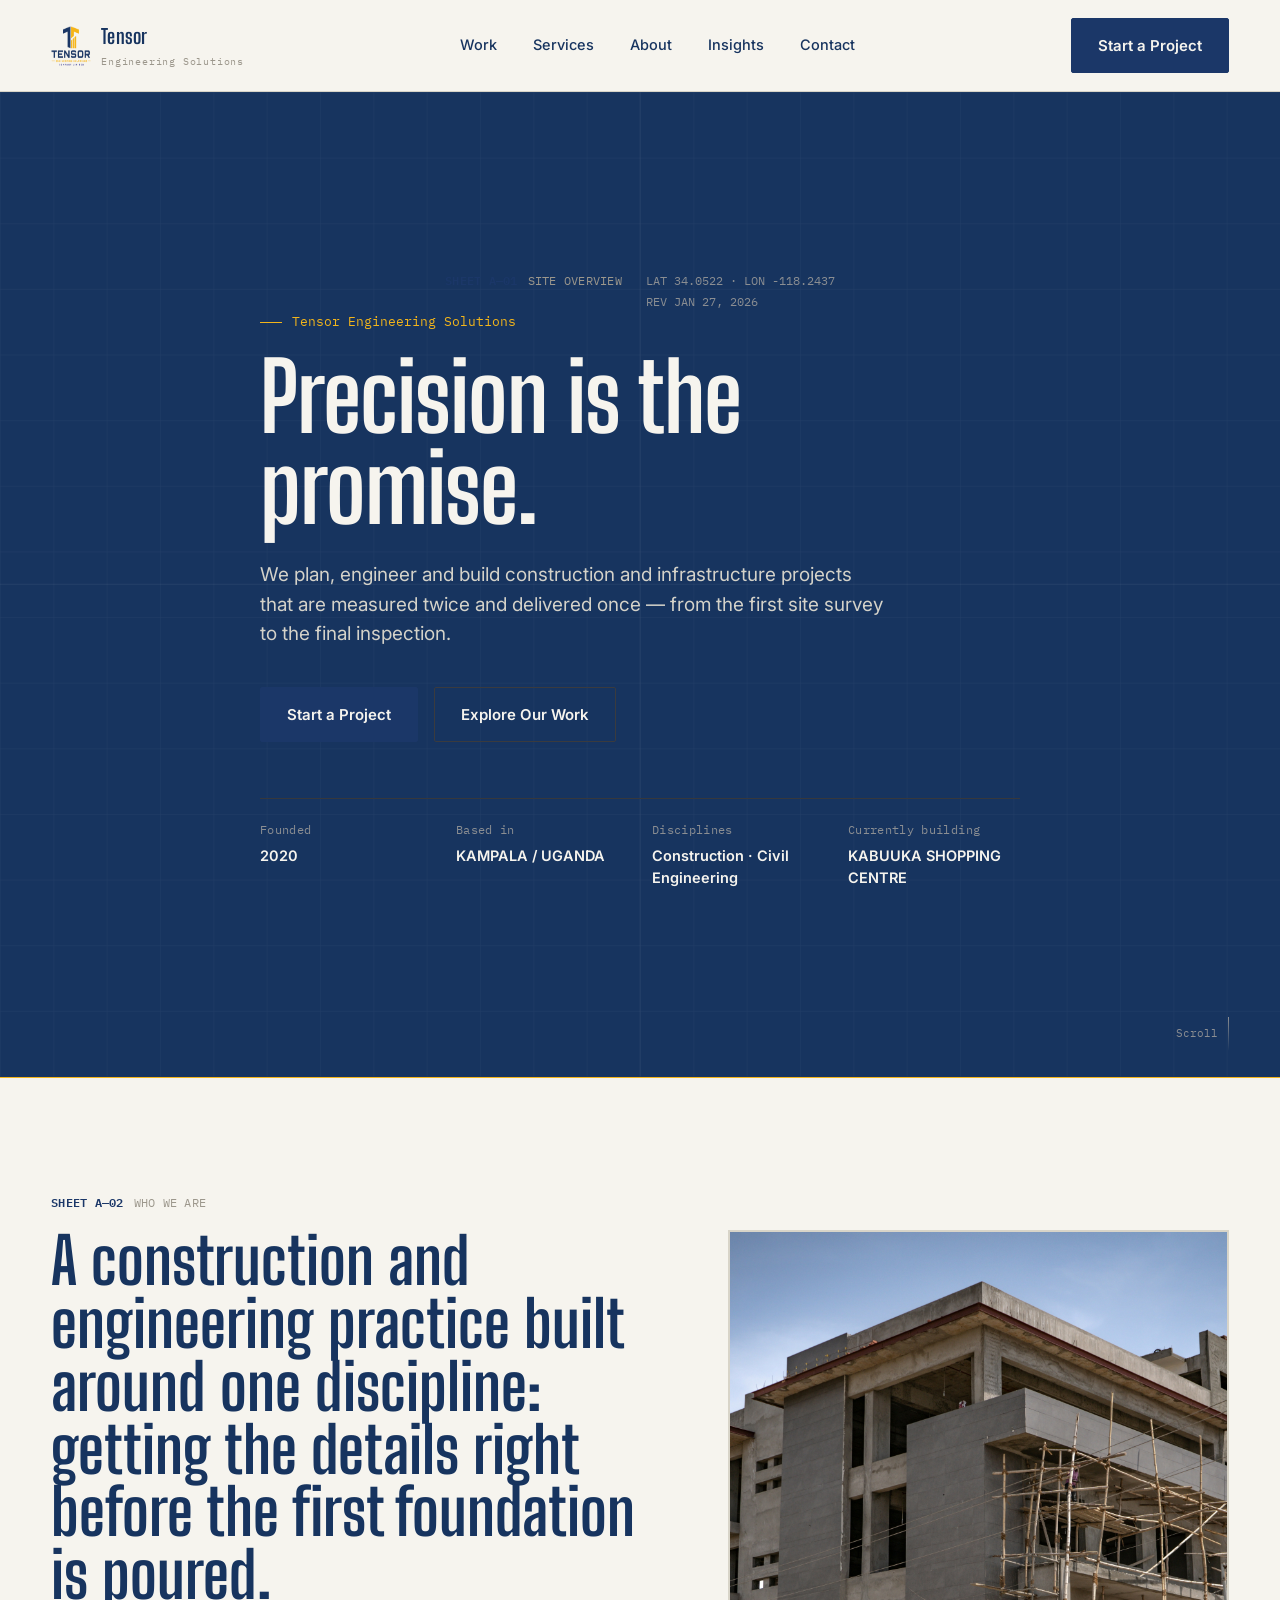
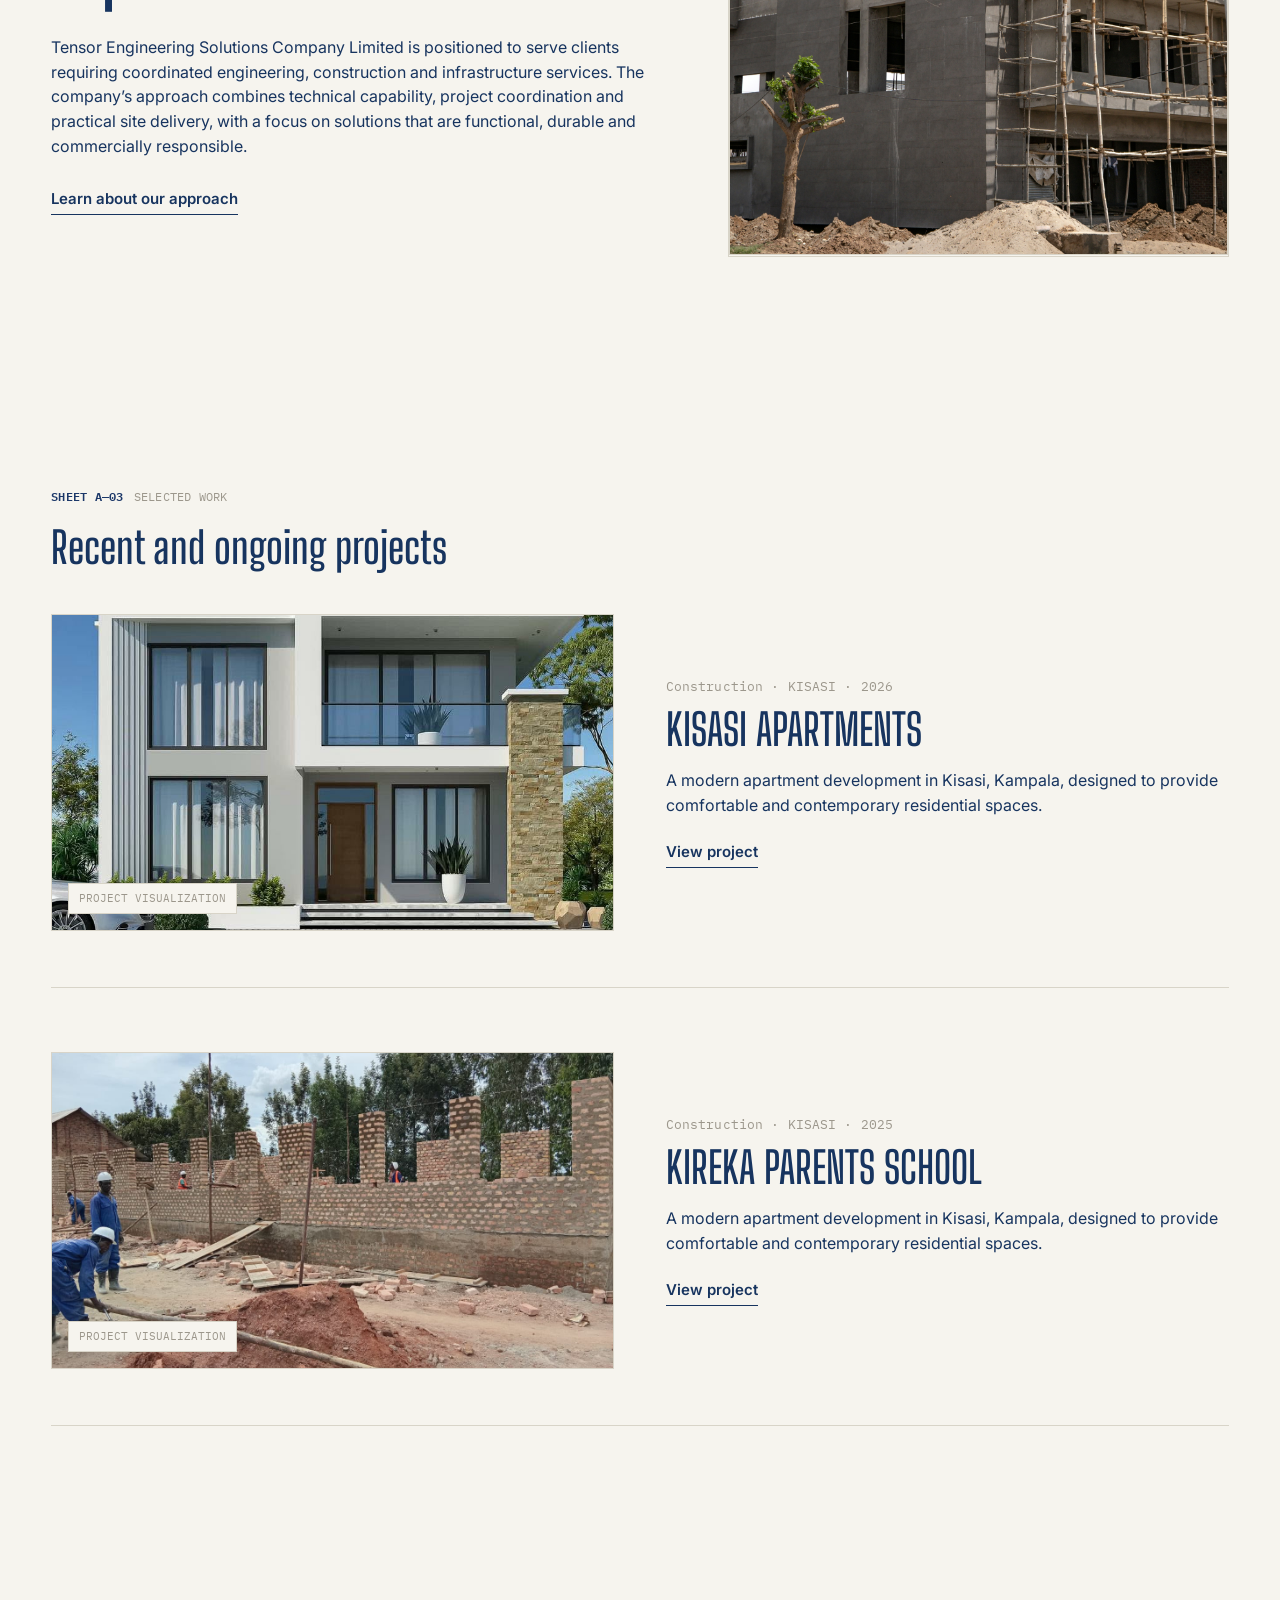
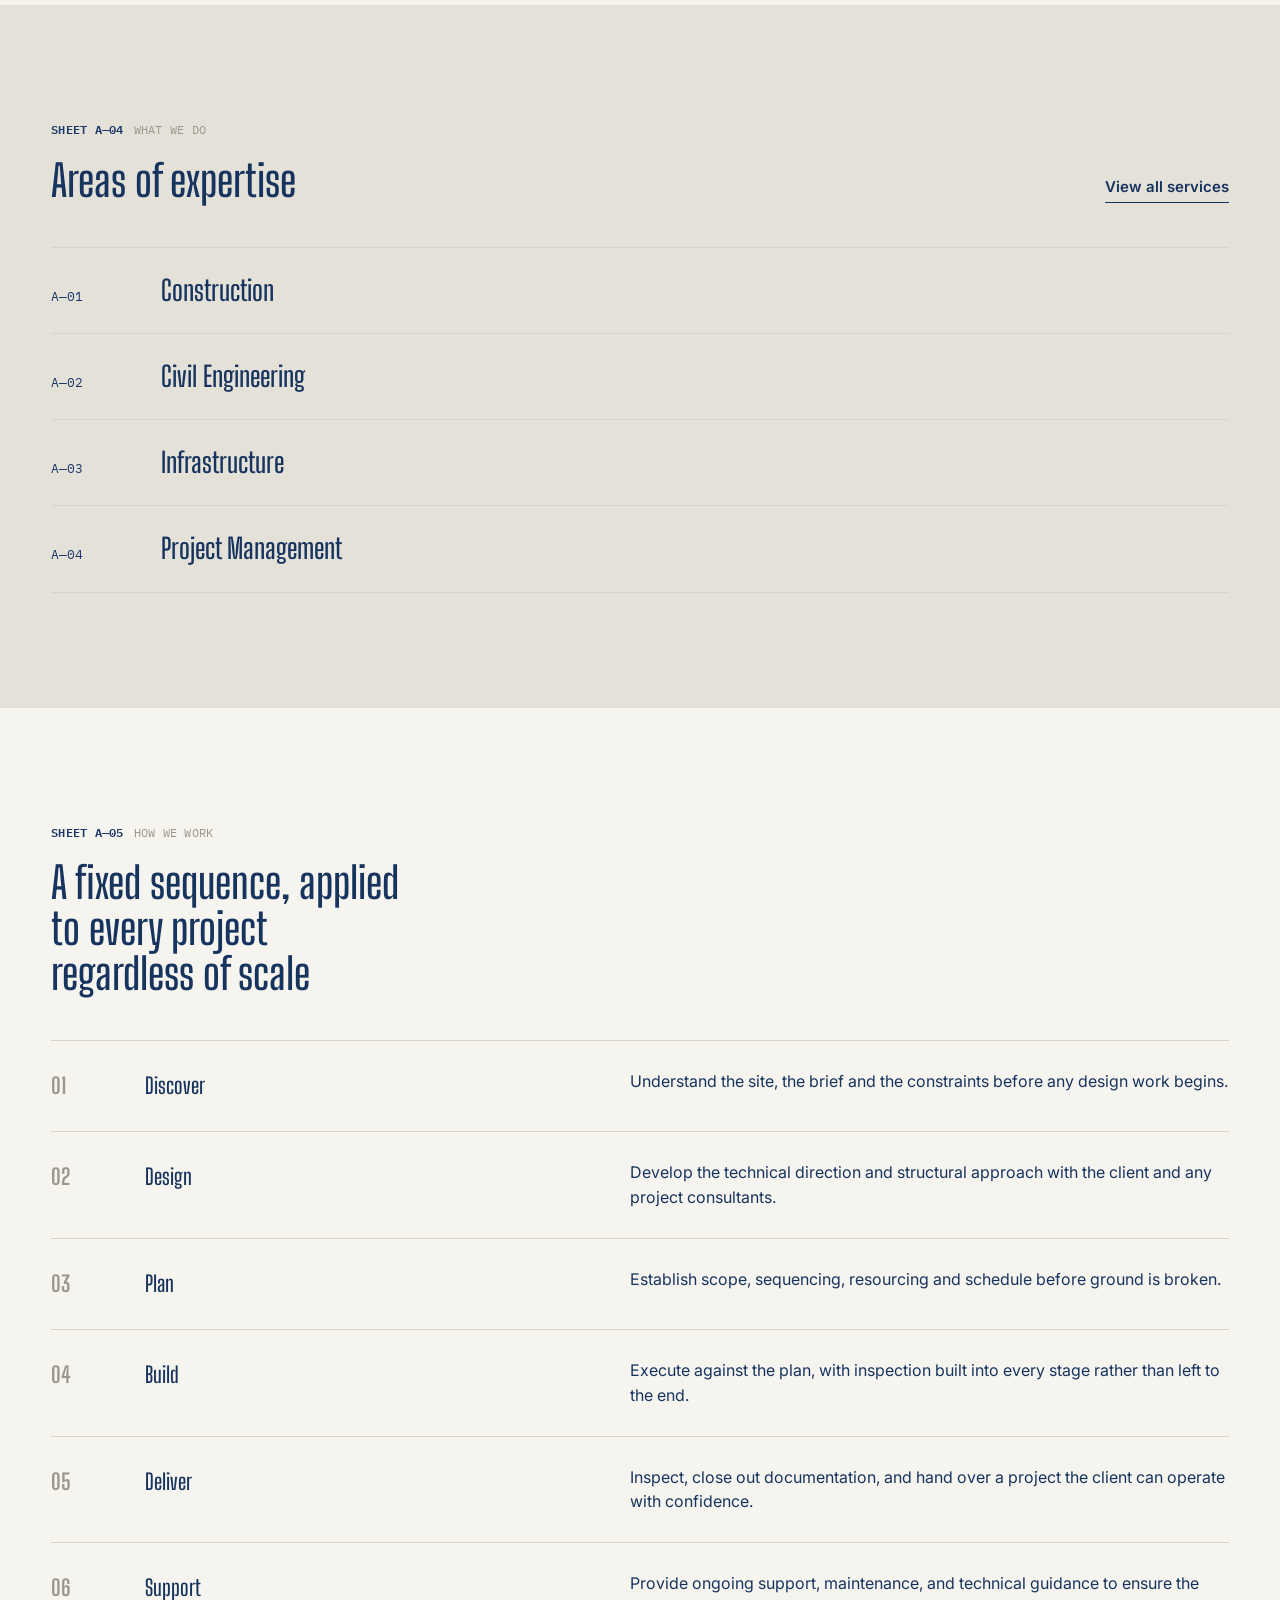
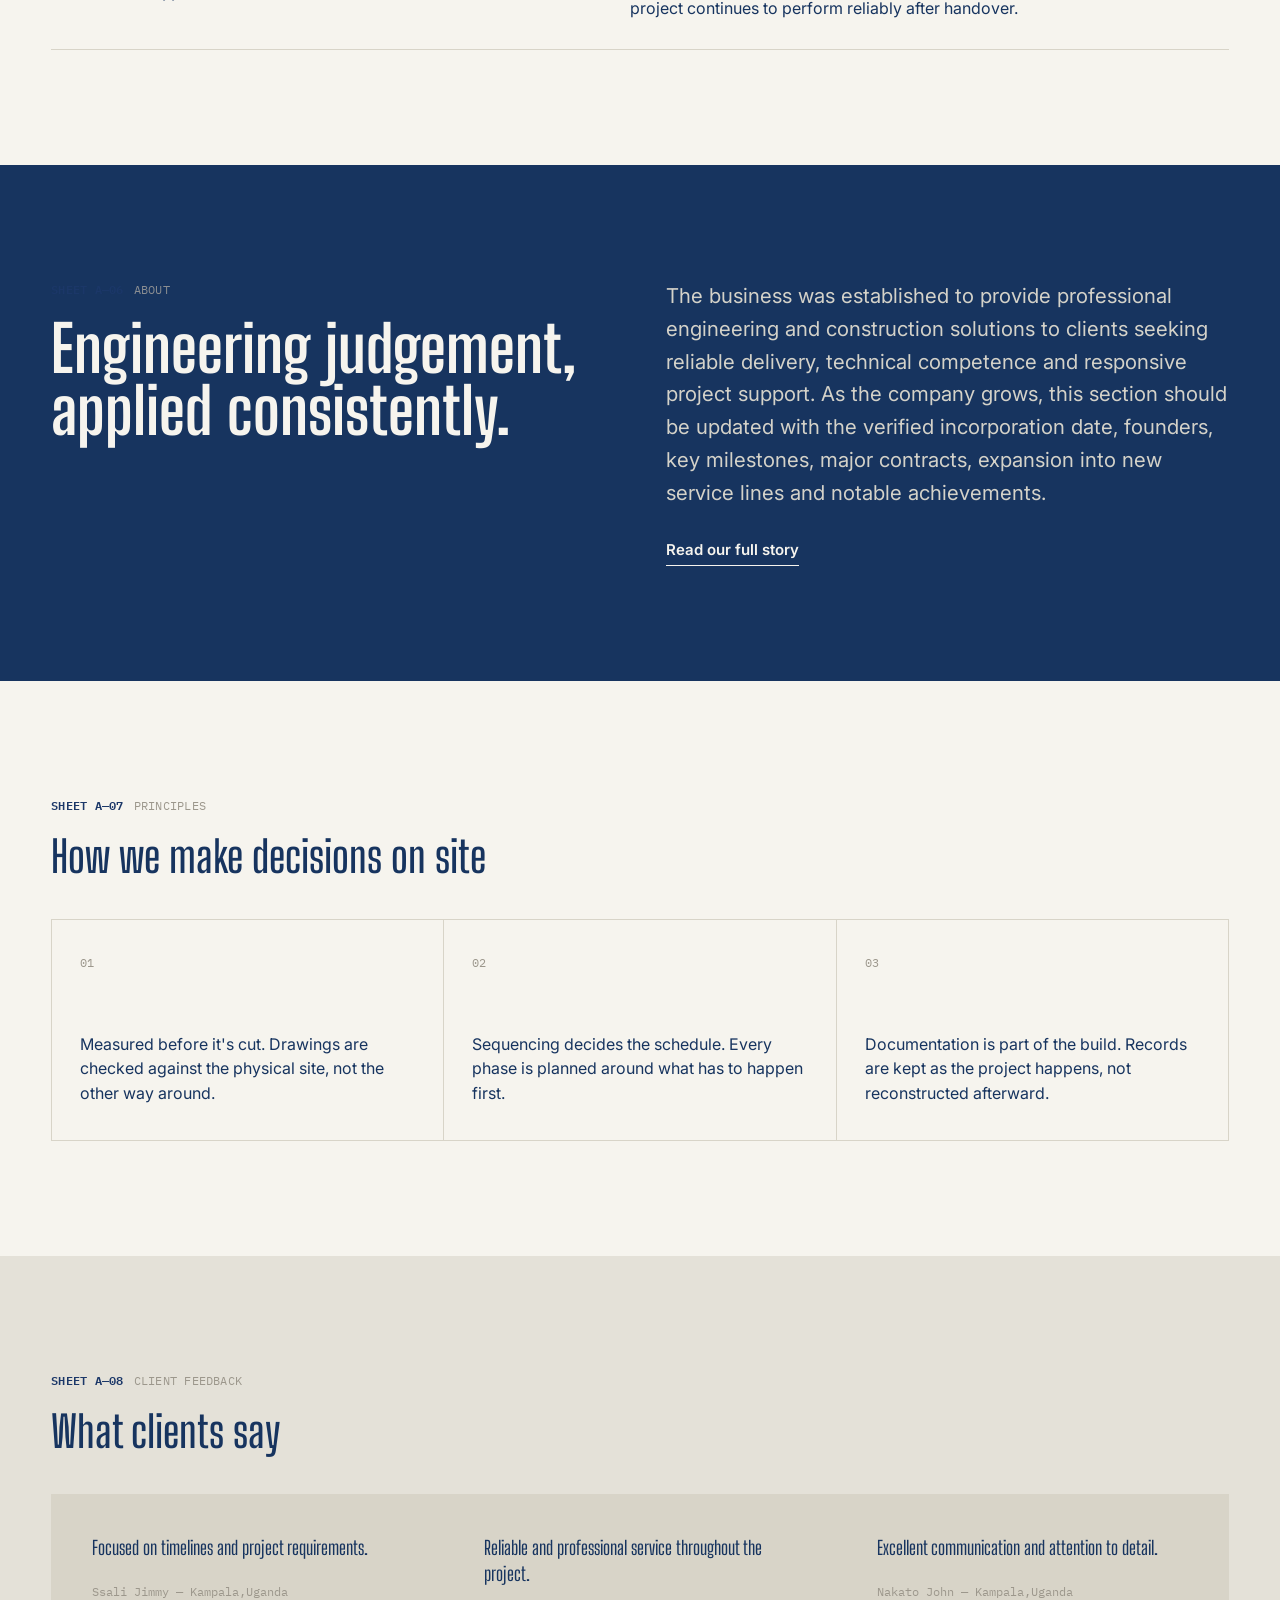
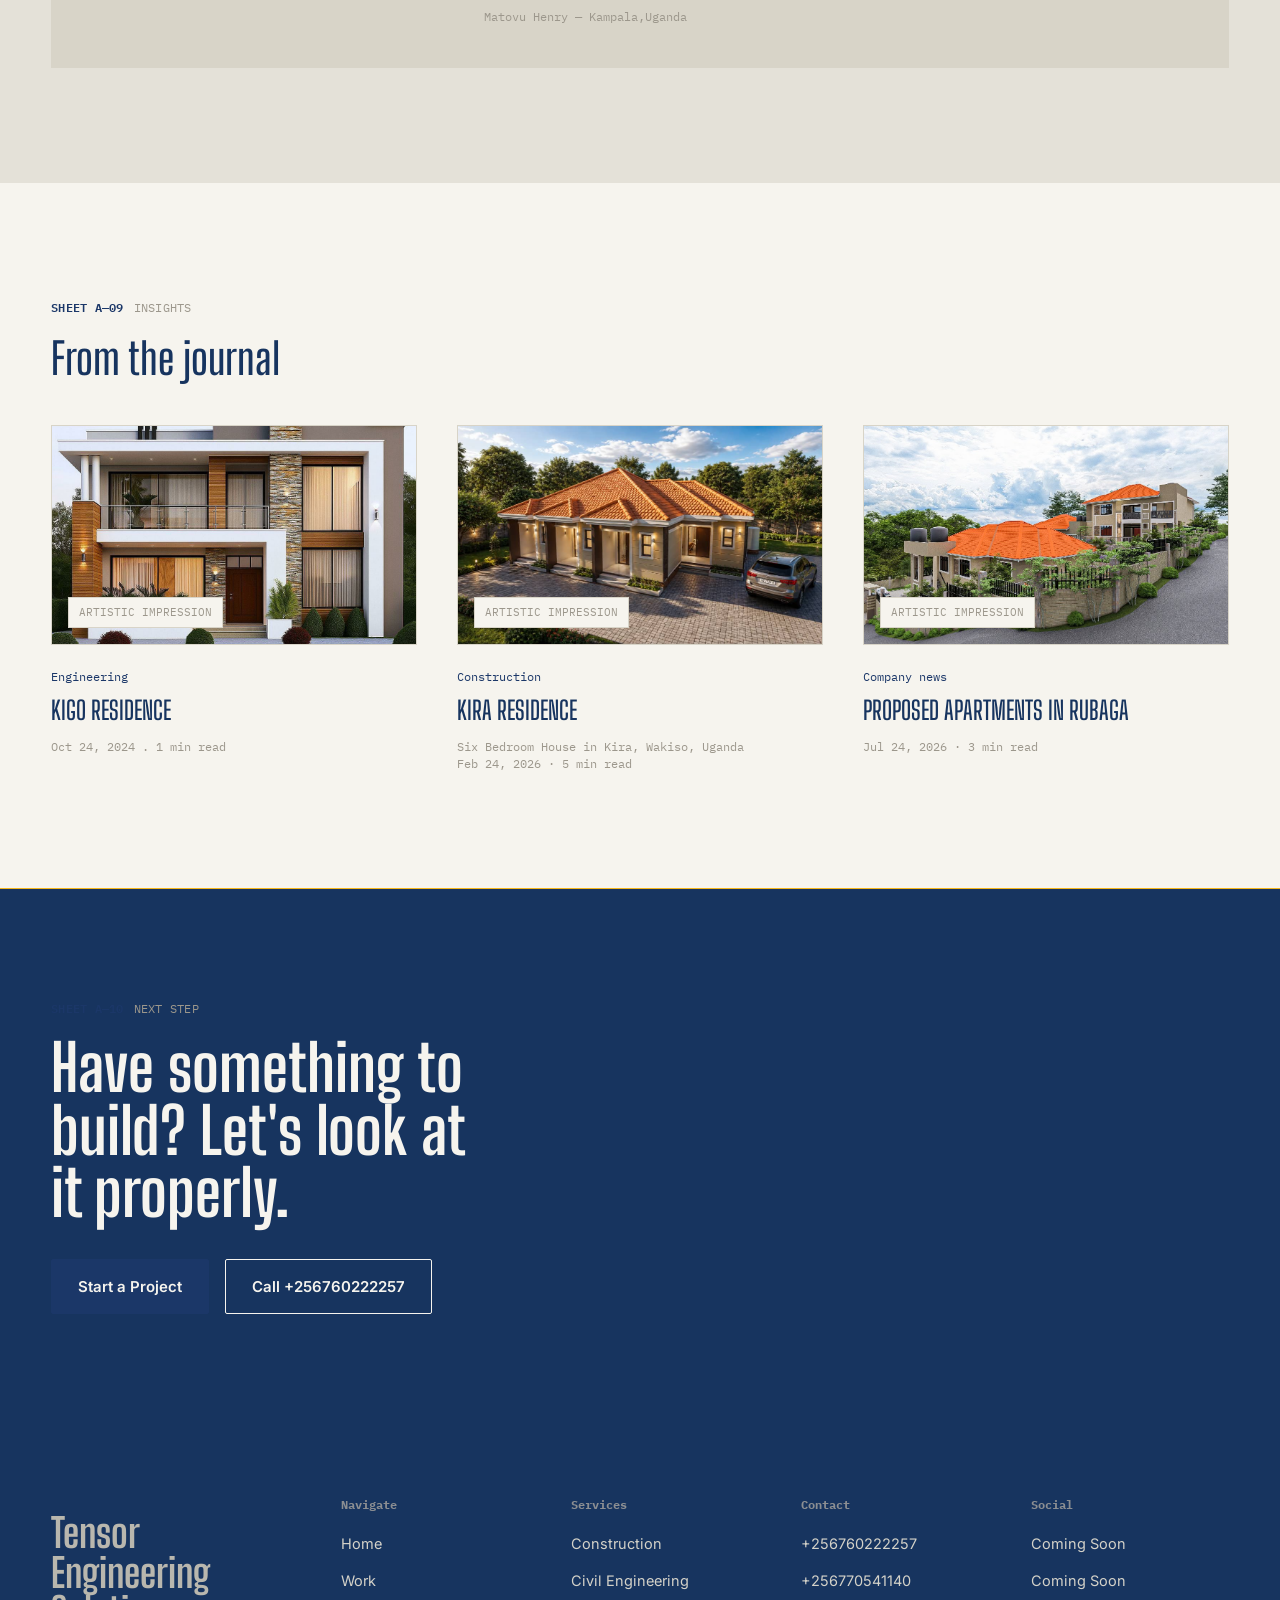
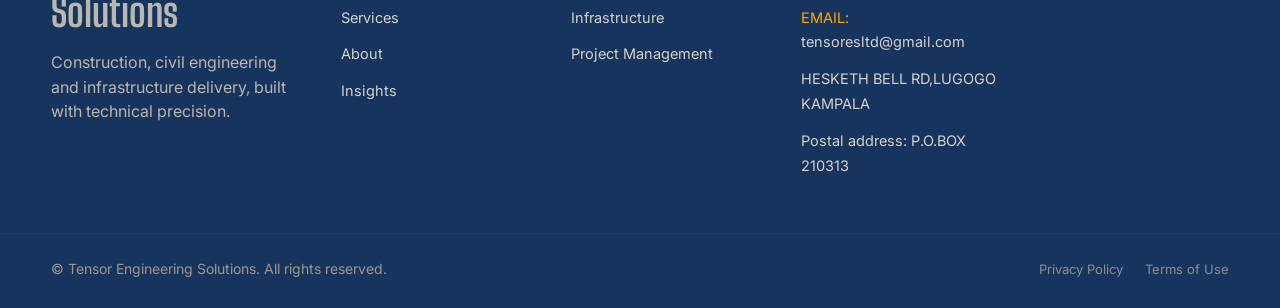
==== index.html @ 3248e87f "Update index.html" ====
<!DOCTYPE html>
<html lang="en">
<head>
<meta charset="UTF-8">
<meta name="viewport" content="width=device-width, initial-scale=1.0">
<title>Tensor Engineering Solutions — Construction &amp; Civil Engineering</title>
<meta name="description" content="Tensor Engineering Solutions delivers construction, civil engineering and infrastructure projects with technical precision, from first survey to handover.">
<meta property="og:title" content="Tensor Engineering Solutions">
<meta property="og:description" content="Construction, civil engineering and infrastructure, built with technical precision.">
<meta property="og:type" content="website">
<meta property="og:site_name" content="Tensor Engineering Solutions">
<!-- Replace with the live domain before deploy -->
<link rel="canonical" href="https://www.tensorengineeringug.com">
<link rel="icon" href="logo.png" type="image/png">
<link rel="preconnect" href="https://fonts.googleapis.com">
<link rel="preconnect" href="https://fonts.gstatic.com" crossorigin>
<link href="https://fonts.googleapis.com/css2?family=Big+Shoulders+Display:wght@600;700;800&family=IBM+Plex+Mono:wght@400;500&family=Inter:wght@400;500;600;700&display=swap" rel="stylesheet">
<link rel="stylesheet" href="style.css">
</head>
<body data-page="home">
<a class="skip-link" href="#main">Skip to content</a>

<header class="site-header" data-site-header>
  <div class="container nav-bar">
    <a href="index.html" class="brand" aria-label="Tensor Engineering Solutions — home">
      <img src="logo.png" alt="Tensor Engineering Solutions logo" width="40" height="40"  >
      <span>Tensor<br><small>Engineering Solutions</small></span>
    </a>

    <nav class="nav-links" aria-label="Primary">
      <a href="projects.html" data-nav-link="projects">Work</a>
      <a href="services.html" data-nav-link="services">Services</a>
      <a href="about.html" data-nav-link="about">About</a>
      <a href="#insights" data-nav-link="insights">Insights</a>
      <a href="contact.html" data-nav-link="contact">Contact</a>
    </nav>

    <div class="nav-right">
      <a href="contact.html#start-a-project" class="btn btn-primary nav-cta">Start a Project</a>
      <button class="menu-toggle" data-menu-toggle aria-expanded="false" aria-controls="mobile-panel" aria-label="Open menu">
        <span></span><span></span><span></span>
      </button>
    </div>
  </div>
</header>

<div class="mobile-panel" id="mobile-panel" data-mobile-panel>
  <div class="container nav-bar">
    <span class="brand"><span>Tensor<br><small>Engineering Solutions</small></span></span>
    <button class="menu-toggle" data-menu-close aria-label="Close menu" aria-expanded="true">
      <span style="transform:translateY(7px) rotate(45deg)"></span>
      <span style="opacity:0"></span>
      <span style="transform:translateY(-7px) rotate(-45deg)"></span>
    </button>
  </div>
  <div class="container mobile-panel-links">
    <a href="#work"><span>01</span>Work</a>
    <a href="services.html"><span>02</span>Services</a>
    <a href="about.html"><span>03</span>About</a>
    <a href="insights.html"><span>04</span>Insights</a>
    <a href="contact.html"><span>05</span>Contact</a>
  </div>
  <div class="container mobile-panel-cta">
    <a href="contact.html#start-a-project" class="btn btn-primary">Start a Project</a>
    <a href="tel:+256770541140" class="btn-line">256770541140</a>
  </div>
</div>

<main id="main">

  <!-- ============ HERO ============ -->
  <section class="hero" data-hero-reveal>
    <div class="blueprint-grid" aria-hidden="true">
      <svg preserveAspectRatio="none" viewBox="0 0 1440 900">
        <defs>
          <pattern id="grid" width="60" height="60" patternUnits="userSpaceOnUse">
            <path d="M60 0H0V60" fill="none" stroke="#FFFFFF" stroke-opacity="0.05" stroke-width="1"/>
          </pattern>
        </defs>
        <rect width="1440" height="900" fill="url(#grid)"/>
        <line x1="0" y1="450" x2="1440" y2="450" stroke="#FFFFFF" stroke-opacity="0.06"/>
        <line x1="720" y1="0" x2="720" y2="900" stroke="#FFFFFF" stroke-opacity="0.06"/>
      </svg>
    </div>

    <div class="container hero-top">
      <div class="sheet-tag"><b>SHEET A—01</b><span>SITE OVERVIEW</span></div>
      <div class="hero-coord">
          LAT 34.0522 · LON -118.2437<br>
          REV JAN 27, 2026
      </div>
    </div>

    <div class="container hero-body">
      <p class="hero-kicker">Tensor Engineering Solutions</p>
      <h1 class="display-1">Precision is the promise.</h1>
      <p class="hero-sub">We plan, engineer and build construction and infrastructure projects that are measured twice and delivered once — from the first site survey to the final inspection.</p>
      <div class="hero-actions">
        <a href="contact.html#start-a-project" class="btn btn-primary">Start a Project</a>
        <a href="projects.html" class="btn btn-ghost" style="border-color:#3A3B3F;color:#F6F4EE">Explore Our Work</a>
      </div>
      <dl class="hero-meta">
        <div><dt>Founded</dt><dd>2020</dd></div>
        <div><dt>Based in</dt><dd>KAMPALA / UGANDA</dd></div>
        <div><dt>Disciplines</dt><dd>Construction · Civil Engineering</dd></div>
        <div><dt>Currently building</dt><dd>KABUUKA SHOPPING CENTRE</dd></div>
      </dl>
    </div>
    <div class="scroll-cue"><span>Scroll</span><span class="stem"></span></div>
  </section>

  <!-- ============ POSITIONING ============ -->
  <section class="container">
    <div class="sheet-tag"><b>SHEET A—02</b><span>WHO WE ARE</span></div>
    <div class="positioning-grid">
      <div class="stack-lg">
        <h2 class="display-2">A construction and engineering practice built around one discipline: getting the details right before the first foundation is poured.</h2>
        <p class="body-text">Tensor Engineering Solutions Company Limited is positioned to serve clients requiring coordinated engineering, construction and infrastructure services. The company’s approach combines technical capability, project coordination and practical site delivery, with a focus on solutions that are functional, durable and commercially responsible.</p>
        <a href="about.html" class="btn-line">Learn about our approach</a>
      </div>
      <figure>
        <div class="media-block ratio-4-5">
          <img src="unfinished building.jpg" alt="Architectural rendering of a completed residential project">
          
        </div>
      </figure>
    </div>
  </section>

  <!-- ============ FEATURED WORK ============ -->
  <section class="container" id="work">
    <div class="section-head">
      <div>
        <div class="sheet-tag"><b>SHEET A—03</b><span>SELECTED WORK</span></div>
        <h2 class="h2">Recent and ongoing projects</h2>
      </div>
      <a href="projects.html" class="btn-line" style="display: none;">View all projects</a>
    </div>

    <div class="featured-project">
      <div class="media-block ratio-16-9">
        <img src="15.jpeg" alt="Architectural rendering of a residential development">
        <span class="tag">PROJECT VISUALIZATION</span>
      </div>
      <div>
        <p class="mono muted">Construction · KISASI · 2026</p>
        <h3 class="h2" style="margin-top:10px;">KISASI APARTMENTS</h3>
        <p class="body-text" style="margin-top:16px;">A modern apartment development in Kisasi, Kampala, designed to provide comfortable and contemporary residential spaces.</p>
        <a href="projects.html" class="btn-line" style="margin-top:22px;">View project</a>
      </div>
    </div>

    <div class="featured-project">
      <div class="media-block ratio-16-9">
        <img src="building.jpeg" alt="Architectural rendering of a residential development">
        <span class="tag">PROJECT VISUALIZATION</span>
      </div>
      <div>
        <p class="mono muted">Construction · KISASI · 2025</p>
        <h3 class="h2" style="margin-top:10px;">KIREKA PARENTS SCHOOL</h3>
        <p class="body-text" style="margin-top:16px;">A modern apartment development in Kisasi, Kampala, designed to provide comfortable and contemporary residential spaces.</p>
        <a href="projects.html" class="btn-line" style="margin-top:22px;">View project</a>
      </div>
    </div>

    
      
  </section>

  <!-- ============ SERVICES TEASER ============ -->
  <section class="section-panel">
    <div class="container">
      <div class="section-head">
        <div>
          <div class="sheet-tag"><b>SHEET A—04</b><span>WHAT WE DO</span></div>
          <h2 class="h2">Areas of expertise</h2>
        </div>
        <a href="services.html" class="btn-line">View all services</a>
      </div>

      <div class="sheet-index">
        <div class="sheet-item"><div style="display:grid;grid-template-columns:90px 1fr auto;gap:20px;padding-block:26px;align-items:baseline;">
          <span class="code">A—01</span><span class="title h3">Construction</span></div></div>
        <div class="sheet-item"><div style="display:grid;grid-template-columns:90px 1fr auto;gap:20px;padding-block:26px;align-items:baseline;">
          <span class="code">A—02</span><span class="title h3">Civil Engineering</span></div></div>
        <div class="sheet-item"><div style="display:grid;grid-template-columns:90px 1fr auto;gap:20px;padding-block:26px;align-items:baseline;">
          <span class="code">A—03</span><span class="title h3">Infrastructure</span></div></div>
        <div class="sheet-item"><div style="display:grid;grid-template-columns:90px 1fr auto;gap:20px;padding-block:26px;align-items:baseline;">
          <span class="code">A—04</span><span class="title h3">Project Management</span></div></div>
      </div>
    </div>
  </section>

  <!-- ============ PROCESS ============ -->
  <section class="container">
    <div class="sheet-tag"><b>SHEET A—05</b><span>HOW WE WORK</span></div>
    <h2 class="h2" style="max-width:20ch;">A fixed sequence, applied to every project regardless of scale</h2>
    <div class="process-list" style="margin-top:44px;">
      <div class="process-step">
        <span class="num">01</span><span class="label">Discover</span>
        <p class="body-text">Understand the site, the brief and the constraints before any design work begins.</p>
      </div>
      <div class="process-step">
        <span class="num">02</span><span class="label">Design</span>
        <p class="body-text">Develop the technical direction and structural approach with the client and any project consultants.</p>
      </div>
      <div class="process-step">
        <span class="num">03</span><span class="label">Plan</span>
        <p class="body-text">Establish scope, sequencing, resourcing and schedule before ground is broken.</p>
      </div>
      <div class="process-step">
        <span class="num">04</span><span class="label">Build</span>
        <p class="body-text">Execute against the plan, with inspection built into every stage rather than left to the end.</p>
      </div>
      <div class="process-step">
        <span class="num">05</span><span class="label">Deliver</span>
        <p class="body-text">Inspect, close out documentation, and hand over a project the client can operate with confidence.</p>
      </div>
      <div class="process-step">
        <span class="num">06</span><span class="label">Support</span>
        <p class="body-text">Provide ongoing support, maintenance, and technical guidance to ensure the project continues to perform reliably after handover.</p>
      </div>
    </div>
  </section>

  <!-- ============ ABOUT TEASER ============ -->
  <section class="section-ink">
    <div class="container two-col">
      <div>
        <div class="sheet-tag"><b>SHEET A—06</b><span>ABOUT</span></div>
        <h2 class="display-2">Engineering judgement, applied consistently.</h2>
      </div>
      <div class="stack-lg">
        <p class="lede" style="color:#D4D2C9;">The business was established to provide professional engineering and construction solutions to clients seeking reliable delivery, technical competence and responsive project support. As the company grows, this section should be updated with the verified incorporation date, founders, key milestones, major contracts, expansion into new service lines and notable achievements.</p>
        <a href="about.html" class="btn-line" style="color:#F6F4EE;">Read our full story</a>
      </div>
    </div>
  </section>

  <!-- ============ PRINCIPLES ============ -->
  <section class="container">
    <div class="sheet-tag"><b>SHEET A—07</b><span>PRINCIPLES</span></div>
    <h2 class="h2">How we make decisions on site</h2>
    <div class="principles-grid" style="margin-top:40px;">
      <div class="principle-card">
        <span class="code">01</span>
        <p class="body-text">Measured before it's cut. Drawings are checked against the physical site, not the other way around.</p>
      </div>
      <div class="principle-card">
        <span class="code">02</span>
        <p class="body-text">Sequencing decides the schedule. Every phase is planned around what has to happen first.</p>
      </div>
      <div class="principle-card">
        <span class="code">03</span>
        <p class="body-text">Documentation is part of the build. Records are kept as the project happens, not reconstructed afterward.</p>
      </div>
    </div>
  </section>

  <!-- ============ TESTIMONIALS TEASER ============ -->
  <section class="section-panel">
    <div class="container">
      <div class="sheet-tag"><b>SHEET A—08</b><span>CLIENT FEEDBACK</span></div>
      <h2 class="h2">What clients say</h2>
      <div class="testimonial-grid" style="margin-top:40px;">
        <div class="testimonial-card">
          <q>Focused on timelines and project requirements.</q>
          <div class="who">Ssali Jimmy — Kampala,Uganda</div>
        </div>
        <div class="testimonial-card">
          <q>Reliable and professional service throughout the project.</q>
          <div class="who">Matovu Henry — Kampala,Uganda</div>
        </div>
        <div class="testimonial-card">
          <q>Excellent communication and attention to detail.</q>
          <div class="who">Nakato John — Kampala,Uganda</div>
        </div>
      </div>
    </div>
  </section>

  <!-- ============ INSIGHTS TEASER ============ -->
  <section class="container" id="insights">
    <div class="section-head">
      <div>
        <div class="sheet-tag"><b>SHEET A—09</b><span>INSIGHTS</span></div>
        <h2 class="h2">From the journal</h2>
      </div>
    </div>
    <div class="insight-grid">
      <article class="insight-card">
        <div class="media-block ratio-16-9">
          <img src="13.jpeg" alt="Architectural rendering of a residential home">
          <span class="tag">ARTISTIC IMPRESSION</span>
        </div>
        <span class="cat">Engineering</span>
        <h3 class="h3">KIGO RESIDENCE </h3>
        <span class="date">Oct 24, 2024 . 1 min read</span>
      </article>
      <article class="insight-card">
        <div class="media-block ratio-16-9">
          <img src="8.jpeg" alt="Architectural rendering of a residential home at dusk">
          <span class="tag">ARTISTIC IMPRESSION</span>
        </div>
        <span class="cat">Construction</span>
        <h3 class="h3">KIRA RESIDENCE</h3>
        <span class="date">Six Bedroom House in Kira, Wakiso, Uganda<br>Feb 24, 2026 · 5 min read </span>
      </article>
      <article class="insight-card">
        <div class="media-block ratio-16-9">
          <img src="3.jpeg" alt="Architectural rendering of a modern residential home">
          <span class="tag">ARTISTIC IMPRESSION</span>
        </div>
        <span class="cat">Company news</span>
        <h3 class="h3">PROPOSED APARTMENTS IN RUBAGA</h3>
        <span class="date">Jul 24, 2026 · 3 min read</span>
      </article>
    </div>
  </section>

  <!-- ============ FINAL CTA ============ -->
  <section class="cta-band">
    <div class="container">
      <div class="sheet-tag"><b>SHEET A—10</b><span>NEXT STEP</span></div>
      <h2 class="display-2">Have something to build? Let's look at it properly.</h2>
      <div class="cta-actions">
        <a href="contact.html#start-a-project" class="btn btn-primary">Start a Project</a>
        <a href="tel:+256760222257" class="btn btn-ghost">Call +256760222257</a>
      </div>
    </div>
  </section>

</main>

<div id="site-footer"></div>

<script src="main.js"></script>
</body>
</html>
---- style.css ----
/* ============================================================
   TENSOR ENGINEERING SOLUTIONS — DESIGN SYSTEM
   Structural device: every section carries a "sheet tag", the way a
   drawing set carries a sheet number and title. Grid ticks and
   coordinate marks reference the blueprint/technical-drawing world
   this brand is built from.
   ============================================================ */

:root{
  /* ---- Color tokens ---- */
  --ink: #17345F;         /* Tensor navy */
  --ink-soft: #254878;
  --paper: #F6F4EE;       /* warm white */
  --paper-dim: #EDEAE1;
  --concrete: #9C978C;    /* mid gray */
  --concrete-light: #E4E1D8;
  --line: #D8D4C8;        /* hairline on paper */
  --line-dark: #37383C;   /* hairline on ink */
  --accent: #1B3768;      /* logo navy */
  --accent-strong: #16294480;
  --accent-soft: #E8EEF7;
  --accent-on-ink: #F3B51B;
  --accent-gold: #F3B51B;
  --ok: #2E5C3E;
  --err: #7A2E2E;

  --fg: var(--ink);
  --bg: var(--paper);

  /* ---- Type ---- */
  --f-display: "Big Shoulders Display", "Arial Narrow", sans-serif;
  --f-body: "Inter", -apple-system, BlinkMacSystemFont, "Segoe UI", sans-serif;
  --f-mono: "IBM Plex Mono", "SFMono-Regular", Consolas, monospace;

  /* ---- Scale ---- */
  --container: 1360px;
  --gutter: clamp(20px, 4vw, 56px);
  --radius: 2px;

  color-scheme: light;
}

@media (prefers-color-scheme: dark){
  :root:not([data-theme="light"]){
    --fg: var(--paper);
    --bg: var(--ink);
    --line: var(--line-dark);
    --concrete-light: #232427;
    --accent-soft: #1C2A36;
  }
}
:root[data-theme="dark"]{
  --fg: var(--paper);
  --bg: var(--ink);
  --line: var(--line-dark);
  --concrete-light: #232427;
  --accent-soft: #1C2A36;
}

*,*::before,*::after{ box-sizing: border-box; }
html{ scroll-behavior: smooth; }
@media (prefers-reduced-motion: reduce){
  html{ scroll-behavior: auto; }
  *,*::before,*::after{ animation-duration: 0.001ms !important; animation-iteration-count: 1 !important; transition-duration: 0.001ms !important; scroll-behavior: auto !important; }
}

body{
  margin:0;
  background: var(--bg);
  color: var(--fg);
  font-family: var(--f-body);
  font-size: 16px;
  line-height: 1.55;
  -webkit-font-smoothing: antialiased;
}

img{ max-width:100%; display:block; }
a{ color:inherit; text-decoration:none; }
button{ font-family:inherit; }
ul{ margin:0; padding:0; list-style:none; }
h1,h2,h3,h4,p{ margin:0; }

:focus-visible{
  outline: 2px solid var(--accent);
  outline-offset: 3px;
}
:root[data-theme="dark"] :focus-visible{ outline-color:var(--accent-gold); }
@media (prefers-color-scheme: dark){
  :root:not([data-theme="light"]) :focus-visible{ outline-color:var(--accent-gold); }
}

.container{
  max-width: var(--container);
  margin: 0 auto;
  padding-inline: var(--gutter);
}

.visually-hidden{
  position:absolute; width:1px;height:1px; padding:0;margin:-1px;
  overflow:hidden; clip:rect(0,0,0,0); white-space:nowrap; border:0;
}

.skip-link{
  position:absolute; left:12px; top:-60px;
  background:var(--ink); color:var(--paper);
  padding:12px 18px; z-index:1000; font-family:var(--f-body); font-weight:600;
  transition: top .2s ease;
}
.skip-link:focus{ top:12px; }

/* ---- Sheet tag: structural wayfinding label, used at section starts ---- */
.sheet-tag{
  display:flex; align-items:baseline; gap:10px;
  font-family: var(--f-mono);
  font-size: 12px;
  letter-spacing: .02em;
  color: var(--concrete);
  margin-bottom: 18px;
}
.sheet-tag b{ color: var(--accent); font-weight:600; }
:root[data-theme="dark"] .sheet-tag b{ color: var(--accent-on-ink); }
@media (prefers-color-scheme: dark){ :root:not([data-theme="light"]) .sheet-tag b{ color: var(--accent-on-ink); } }

/* ---- Type scale ---- */
.display-1{
  font-family: var(--f-display);
  font-weight: 700;
  letter-spacing: -0.01em;
  line-height: .96;
  font-size: clamp(44px, 7.4vw, 108px);
}
.display-2{
  font-family: var(--f-display);
  font-weight: 700;
  line-height: .98;
  font-size: clamp(34px, 5vw, 64px);
}
.h2{
  font-family: var(--f-display);
  font-weight: 600;
  line-height: 1.04;
  font-size: clamp(28px, 3.4vw, 44px);
}
.h3{
  font-family: var(--f-display);
  font-weight: 600;
  font-size: clamp(20px, 2vw, 26px);
  line-height: 1.15;
}
.lede{
  font-size: clamp(17px, 1.6vw, 21px);
  line-height: 1.6;
  color: var(--fg);
  max-width: 46ch;
}
.body-text{ max-width: 62ch; color: var(--fg); }
.small{ font-size: 14px; }
.mono{ font-family: var(--f-mono); font-size:13px; letter-spacing:.01em; }
.muted{ color: var(--concrete); }

/* ---- Buttons ---- */
.btn{
  display:inline-flex; align-items:center; justify-content:center;
  gap:10px; padding: 15px 26px;
  font-family: var(--f-body); font-weight:600; font-size:15px;
  border:1px solid transparent; border-radius: var(--radius);
  cursor:pointer; transition: background-color .18s ease, color .18s ease, border-color .18s ease, transform .18s ease;
  min-height:48px;
}
.btn-primary{ background: var(--accent); color: var(--paper); border-color: var(--accent); }
.btn-primary:hover{ background: var(--accent-gold); color:var(--ink); border-color: var(--accent-gold); }
:root[data-theme="dark"] .btn-primary{ background: var(--paper); color: var(--ink); border-color: var(--paper); }
@media (prefers-color-scheme: dark){ :root:not([data-theme="light"]) .btn-primary{ background: var(--paper); color: var(--ink); border-color: var(--paper);} }

.btn-ghost{ background:transparent; color: var(--fg); border-color: var(--fg); }
.btn-ghost:hover{ background: var(--fg); color: var(--bg); }

.btn-line{
  display:inline-flex; align-items:center; gap:10px;
  padding-bottom:4px; border-bottom:1px solid currentColor;
  font-weight:600; font-size:15px;
  transition: gap .18s ease, opacity .18s ease;
}
.btn-line:hover{ gap:16px; }

/* ---- Nav ---- */
.site-header{
  position: sticky; top:0; z-index: 500;
  background: color-mix(in srgb, var(--bg) 88%, transparent);
  backdrop-filter: blur(10px);
  border-bottom: 1px solid var(--line);
  transition: background-color .2s ease;
}
.nav-bar{
  display:flex; align-items:center; justify-content:space-between;
  padding-block: 18px;
}
.brand{
  display:flex; align-items:center; gap:10px;
  font-family: var(--f-display); font-weight:700; font-size:20px;
  letter-spacing:.01em;
}
.brand .mark{
  width:30px;height:30px; flex:none;
}
.brand small{
  display:block; font-family:var(--f-mono); font-weight:400; font-size:10px;
  letter-spacing:.08em; color:var(--concrete); margin-top:2px;
}
.nav-links{ display:flex; align-items:center; gap:36px; }
.nav-links a{
  font-size:14.5px; font-weight:500; position:relative; padding-block:4px;
  color: var(--fg);
}
.nav-links a::after{
  content:""; position:absolute; left:0; right:100%; bottom:0; height:1px;
  background: var(--accent); transition: right .22s ease;
}
.nav-links a:hover::after, .nav-links a[aria-current="page"]::after{ right:0; }
:root[data-theme="dark"] .nav-links a::after{ background: var(--accent-on-ink); }
@media (prefers-color-scheme: dark){ :root:not([data-theme="light"]) .nav-links a::after{ background: var(--accent-on-ink);} }
.nav-links a[aria-current="page"]{ color: var(--accent); }
:root[data-theme="dark"] .nav-links a[aria-current="page"]{ color: var(--accent-on-ink); }
@media (prefers-color-scheme: dark){ :root:not([data-theme="light"]) .nav-links a[aria-current="page"]{ color: var(--accent-on-ink);} }

.nav-right{ display:flex; align-items:center; gap:20px; }
.nav-cta{ display:none; }
@media (min-width: 900px){ .nav-cta{ display:inline-flex; } }

.menu-toggle{
  display:flex; flex-direction:column; gap:5px; background:none; border:none;
  cursor:pointer; padding:8px; margin:-8px;
}
.menu-toggle span{ width:22px; height:2px; background:var(--fg); transition: transform .25s ease, opacity .25s ease; }
.menu-toggle[aria-expanded="true"] span:nth-child(1){ transform: translateY(7px) rotate(45deg); }
.menu-toggle[aria-expanded="true"] span:nth-child(2){ opacity:0; }
.menu-toggle[aria-expanded="true"] span:nth-child(3){ transform: translateY(-7px) rotate(-45deg); }
@media (min-width: 900px){ .menu-toggle{ display:none; } }
@media (max-width: 899px){ .nav-links{ display:none; } }

.mobile-panel{
  position: fixed; inset:0; top:0; background: var(--bg); z-index:600;
  padding: 24px var(--gutter) 40px; transform: translateY(-100%);
  transition: transform .3s ease; overflow-y:auto;
}
.mobile-panel.is-open{ transform: translateY(0); }
.mobile-panel .nav-bar{ margin-bottom: 40px; }
.mobile-panel-links a{
  display:flex; align-items:baseline; gap:16px;
  font-family: var(--f-display); font-size: 38px; font-weight:600;
  padding-block:14px; border-bottom:1px solid var(--line);
}
.mobile-panel-links span{ font-family: var(--f-mono); font-size:13px; color:var(--concrete); }
.mobile-panel-cta{ margin-top:32px; display:flex; flex-direction:column; gap:14px; }

/* ---- Sections ---- */
section{ padding-block: clamp(64px, 9vw, 128px); }
.section-ink{ background: var(--ink); color: var(--paper); }
.section-ink .sheet-tag{ color: #8B8E92; }
.section-ink .muted{ color:#9A9C9F; }
.section-panel{ background: var(--concrete-light); }
.section-tight{ padding-block: clamp(40px, 6vw, 72px); }

.hr{ border:none; border-top:1px solid var(--line); }

/* ---- Blueprint grid overlay ---- */
.blueprint-grid{
  position:absolute; inset:0; pointer-events:none; overflow:hidden;
}
.blueprint-grid svg{ width:100%; height:100%; }

/* ---- Hero reveal: one orchestrated entrance, not per-section fades ---- */
.hero-kicker, .hero h1, .hero-sub, .hero-actions, .hero-meta{
  opacity:0; transform: translateY(14px);
  transition: opacity .7s ease, transform .7s ease;
}
.hero.is-ready .hero-kicker{ opacity:1; transform:none; transition-delay: .05s; }
.hero.is-ready h1{ opacity:1; transform:none; transition-delay: .15s; }
.hero.is-ready .hero-sub{ opacity:1; transform:none; transition-delay: .3s; }
.hero.is-ready .hero-actions{ opacity:1; transform:none; transition-delay: .42s; }
.hero.is-ready .hero-meta{ opacity:1; transform:none; transition-delay: .52s; }
@media (prefers-reduced-motion: reduce){
  .hero-kicker, .hero h1, .hero-sub, .hero-actions, .hero-meta{ opacity:1; transform:none; transition:none; }
}

/* ---- Hero ---- */
.hero{
  position:relative; min-height: 92vh; display:flex; flex-direction:column;
  justify-content:flex-end; background: var(--ink); color: var(--paper);
  overflow:hidden; border-bottom:1px solid var(--accent-gold);
}
.hero-top{
  position:relative; z-index:2; padding-top: 64px;
  display:flex; justify-content:space-between; gap:24px; flex-wrap:wrap;
}
.hero-coord{ font-family:var(--f-mono); font-size:12px; color:#8B8E92; line-height:1.7; }
.hero-body{ position:relative; z-index:2; padding-bottom: 56px; }
.hero-kicker{
  font-family: var(--f-mono); font-size:13px; color: var(--accent-gold);
  margin-bottom:20px; display:flex; align-items:center; gap:10px;
}
.hero-kicker::before{ content:""; width:22px; height:1px; background:var(--accent-gold); }
.hero h1{ max-width: 16ch; }
.hero-sub{
  margin-top: 26px; max-width: 52ch; font-size: clamp(16px,1.6vw,19px);
  color:#D4D2C9;
}
.hero-actions{ display:flex; gap:16px; flex-wrap:wrap; margin-top:38px; }
.hero-meta{
  margin-top:56px; display:grid; grid-template-columns: repeat(auto-fit, minmax(150px,1fr));
  gap:24px; border-top:1px solid var(--line-dark); padding-top:22px; max-width:760px;
}
.hero-meta dt{ font-family:var(--f-mono); font-size:11.5px; color:#8B8E92; letter-spacing:.03em; }
.hero-meta dd{ margin:6px 0 0; font-weight:600; font-size:14.5px; }
.scroll-cue{
  position:absolute; right: var(--gutter); bottom: 26px; z-index:2;
  display:flex; align-items:center; gap:10px; font-family:var(--f-mono); font-size:11px; color:#8B8E92;
}
.scroll-cue .stem{ width:1px; height:34px; background: linear-gradient(#8B8E92, transparent); }

/* ---- Page hero (interior pages) ---- */
.page-hero{
  background: var(--ink); color: var(--paper); position:relative; overflow:hidden;
  padding-block: clamp(72px, 10vw, 120px) 56px;
  border-bottom:1px solid var(--accent-gold);
}
.page-hero .sheet-tag{ color:#8B8E92; }
.page-hero h1{ max-width: 20ch; }
.page-hero .lede{ color:#D4D2C9; margin-top:18px; }

/* ---- Positioning ---- */
.positioning-grid{
  display:grid; grid-template-columns: 1.1fr .9fr; gap: clamp(30px,5vw,90px);
  align-items:start;
}
@media (max-width: 860px){ .positioning-grid{ grid-template-columns:1fr; } }
.positioning-grid figure{
  margin:0; border:1px solid var(--line); aspect-ratio: 4/5; position:relative; overflow:hidden;
}

/* ---- Project and editorial imagery ---- */
.media-block{
  position:relative; width:100%; min-height:220px;
  background:
    repeating-linear-gradient(135deg, var(--concrete-light) 0 2px, transparent 2px 14px),
    var(--paper-dim);
  border:1px solid var(--line);
  display:flex; align-items:flex-end; padding:16px;
  overflow:hidden;
}
:root[data-theme="dark"] .media-block{ background: repeating-linear-gradient(135deg, #26272B 0 2px, transparent 2px 14px), #1D1E21; }
@media (prefers-color-scheme: dark){ :root:not([data-theme="light"]) .media-block{ background: repeating-linear-gradient(135deg, #26272B 0 2px, transparent 2px 14px), #1D1E21; } }
.media-block > img{ position:absolute; inset:0; width:100%; height:100%; object-fit:cover; }
.media-block .tag{
  position:relative; z-index:1;
  font-family:var(--f-mono); font-size:11px; color:var(--concrete);
  background: var(--bg); border:1px solid var(--line); padding:6px 10px;
}
.media-block.ratio-16-9{ aspect-ratio:16/9; }
.media-block.ratio-4-5{ aspect-ratio:4/5; }
.media-block.ratio-1-1{ aspect-ratio:1/1; }

/* ---- Featured / project index ---- */
.filter-row{
  display:flex; gap:10px; flex-wrap:wrap; margin-bottom: 40px;
}
.filter-btn{
  font-family:var(--f-mono); font-size:12.5px; padding:9px 16px;
  border:1px solid var(--line); background:transparent; color:var(--fg);
  cursor:pointer; transition: background-color .18s ease, border-color .18s ease, color .18s ease;
}
.filter-btn:hover{ border-color: var(--accent); }
.filter-btn[aria-pressed="true"]{ background: var(--ink); color: var(--paper); border-color: var(--ink); }
:root[data-theme="dark"] .filter-btn[aria-pressed="true"]{ background:var(--paper); color:var(--ink); border-color:var(--paper); }
@media (prefers-color-scheme: dark){ :root:not([data-theme="light"]) .filter-btn[aria-pressed="true"]{ background:var(--paper); color:var(--ink); border-color:var(--paper);} }

.project-list{ display:flex; flex-direction:column; }
.project-row{
  border-top:1px solid var(--line); padding-block: 30px;
  display:grid; grid-template-columns: 64px 1.3fr 1fr auto; gap:24px; align-items:center;
  cursor:pointer; background:none; border-left:none; border-right:none; border-bottom:none;
  width:100%; text-align:left; color:inherit;
}
.project-list .project-row:last-child{ border-bottom:1px solid var(--line); }
.project-row .idx{ font-family:var(--f-mono); font-size:13px; color:var(--concrete); }
.project-row .name{ font-family:var(--f-display); font-weight:600; font-size: clamp(21px,2.4vw,32px); }
.project-row .meta{ font-family:var(--f-mono); font-size:12.5px; color:var(--concrete); }
.project-row .go{ font-size:13px; font-weight:600; display:flex; align-items:center; gap:8px; white-space:nowrap; }
.project-row .go .stroke{ width:0; height:1px; background:currentColor; transition:width .22s ease; }
.project-row:hover .go .stroke{ width:22px; }
.project-row:hover{ background: var(--accent-soft); }
@media (max-width: 720px){
  .project-row{ grid-template-columns: 40px 1fr; row-gap:8px; }
  .project-row .meta, .project-row .go{ grid-column: 2; }
}

.project-detail{
  display:none; border-top:1px solid var(--line); padding-block:36px;
}
.project-detail.is-open{ display:block; }
.project-detail-grid{ display:grid; grid-template-columns: 1fr 1fr; gap: clamp(24px,4vw,60px); }
@media (max-width: 860px){ .project-detail-grid{ grid-template-columns:1fr; } }
.detail-facts{ display:grid; grid-template-columns: repeat(2,1fr); gap:18px 20px; margin-top:22px; }
.detail-facts dt{ font-family:var(--f-mono); font-size:11px; color:var(--concrete); }
.detail-facts dd{ margin:5px 0 0; font-weight:600; }

.featured-project{
  display:grid; grid-template-columns: 1fr 1fr; gap:clamp(24px,4vw,60px); align-items:center;
  margin-bottom: 64px; padding-bottom:56px; border-bottom:1px solid var(--line);
}
@media (max-width: 860px){ .featured-project{ grid-template-columns:1fr; } }

/* ---- Services / sheet index ---- */
.sheet-index{ border-top:1px solid var(--line); }
.sheet-item{ border-bottom:1px solid var(--line); }
.sheet-item summary{
  list-style:none; cursor:pointer; display:grid;
  grid-template-columns: 90px 1fr auto; align-items:baseline; gap:20px;
  padding-block: 26px;
}
.sheet-item summary::-webkit-details-marker{ display:none; }
.sheet-item .code{ font-family:var(--f-mono); font-size:13px; color:var(--accent); }
:root[data-theme="dark"] .sheet-item .code{ color:var(--accent-on-ink); }
@media (prefers-color-scheme: dark){ :root:not([data-theme="light"]) .sheet-item .code{ color:var(--accent-on-ink);} }
.sheet-item .title{ font-family:var(--f-display); font-weight:600; font-size: clamp(20px,2.2vw,28px); }
.sheet-item .plus{ font-family:var(--f-mono); font-size:20px; color:var(--concrete); transition: transform .2s ease; }
.sheet-item[open] .plus{ transform: rotate(45deg); }
.sheet-body{ padding-bottom:30px; display:grid; grid-template-columns: 90px 1fr; gap:20px; }
.sheet-body .body-text{ max-width:60ch; }
.sheet-body ul{ margin-top:14px; display:grid; gap:8px; }
.sheet-body li{ padding-left:18px; position:relative; font-size:14.5px; }
.sheet-body li::before{ content:""; position:absolute; left:0; top:9px; width:8px; height:1px; background:var(--accent); }
:root[data-theme="dark"] .sheet-body li::before{ background:var(--accent-on-ink); }
@media (prefers-color-scheme: dark){ :root:not([data-theme="light"]) .sheet-body li::before{ background:var(--accent-on-ink);} }
@media (max-width:640px){ .sheet-item summary, .sheet-body{ grid-template-columns: 50px 1fr; } }

/* ---- Process ---- */
.process-list{ border-top:1px solid var(--line); }
.process-step{
  border-bottom:1px solid var(--line); padding-block:28px;
  display:grid; grid-template-columns: 70px 1fr 1.3fr; gap:24px;
}
.process-step .num{ font-family:var(--f-display); font-weight:700; font-size:22px; color:var(--concrete); }
.process-step .label{ font-family:var(--f-display); font-weight:600; font-size:22px; }
@media (max-width:760px){ .process-step{ grid-template-columns: 44px 1fr; } .process-step .body-text{ grid-column: 1 / -1; } }

/* ---- Principles ---- */
.principles-grid{ display:grid; grid-template-columns: repeat(3,1fr); gap:1px; background:var(--line); border:1px solid var(--line); }
.principle-card{ background:var(--bg); padding: 34px 28px; min-height:220px; display:flex; flex-direction:column; justify-content:space-between; }
.principle-card .code{ font-family:var(--f-mono); font-size:12px; color:var(--concrete); }
@media (max-width: 860px){ .principles-grid{ grid-template-columns: repeat(2,1fr); } }
@media (max-width: 560px){ .principles-grid{ grid-template-columns: 1fr; } }

/* ---- About timeline ---- */
.timeline{ border-top:1px solid var(--line); }
.timeline-row{ display:grid; grid-template-columns: 120px 1fr; gap:24px; padding-block:24px; border-bottom:1px solid var(--line); }
.timeline-row .year{ font-family:var(--f-mono); font-size:14px; color:var(--accent); }
:root[data-theme="dark"] .timeline-row .year{ color:var(--accent-on-ink); }
@media (prefers-color-scheme: dark){ :root:not([data-theme="light"]) .timeline-row .year{ color:var(--accent-on-ink);} }

/* ---- Team ---- */
.team-grid{ display:grid; grid-template-columns: repeat(4,1fr); gap: 1px; background:var(--line); border:1px solid var(--line); }
@media (max-width:900px){ .team-grid{ grid-template-columns: repeat(2,1fr); } }
.team-card{ background:var(--bg); padding: 0 0 22px; }
.team-card .media-block{ aspect-ratio: 3/4; border:none; border-bottom:1px solid var(--line); }
.team-card .info{ padding: 18px 20px 0; }
.team-card .name{ font-family:var(--f-display); font-weight:600; font-size:19px; }
.team-card .role{ font-family:var(--f-mono); font-size:12px; color:var(--concrete); margin-top:4px; }

/* ---- Testimonials ---- */
.testimonial-card{
  border:1px solid var(--line); padding: 40px; display:flex; flex-direction:column; gap:22px; height:100%;
}
.testimonial-grid{ display:grid; grid-template-columns: repeat(3,1fr); gap:1px; background:var(--line); border:1px solid var(--line); }
@media (max-width: 900px){ .testimonial-grid{ grid-template-columns:1fr; } }
.testimonial-grid .testimonial-card{ border:none; }
.testimonial-card q{ font-family: var(--f-display); font-weight:500; font-size:19px; line-height:1.35; quotes:none; }
.testimonial-card .who{ font-family:var(--f-mono); font-size:12px; color:var(--concrete); }
.placeholder-note{
  font-family:var(--f-mono); font-size:12px; color: var(--concrete);
  border:1px dashed var(--line); padding:16px 18px; margin-top:18px;
}

/* ---- Insights ---- */
.insight-featured{
  display:grid; grid-template-columns: 1.1fr .9fr; gap: clamp(24px,4vw,60px); align-items:stretch;
  padding-bottom:56px; margin-bottom:56px; border-bottom:1px solid var(--line);
}
@media (max-width:860px){ .insight-featured{ grid-template-columns:1fr; } }
.insight-grid{ display:grid; grid-template-columns: repeat(3,minmax(0,1fr)); gap: 40px; }
@media (max-width:900px){ .insight-grid{ grid-template-columns: repeat(2,minmax(0,1fr)); } }
@media (max-width:680px){ .insight-grid{ grid-template-columns: 1fr; } }
.insight-card .media-block{ margin-bottom:18px; }
.insight-card .cat{ font-family:var(--f-mono); font-size:11.5px; color:var(--accent); }
:root[data-theme="dark"] .insight-card .cat{ color:var(--accent-on-ink); }
@media (prefers-color-scheme: dark){ :root:not([data-theme="light"]) .insight-card .cat{ color:var(--accent-on-ink);} }
.insight-card h3{ margin-top:8px; }
.insight-card .date{ font-family:var(--f-mono); font-size:11.5px; color:var(--concrete); margin-top:12px; display:block; }

/* ---- CTA band ---- */
.cta-band{
  background: var(--ink); color: var(--paper); text-align:left;
  padding-block: clamp(64px,9vw,110px); border-top:1px solid var(--accent-gold);
}
.cta-band .display-2{ max-width:16ch; }
.cta-actions{ margin-top:34px; display:flex; gap:16px; flex-wrap:wrap; }
.cta-band .btn-ghost{ color: var(--paper); border-color: var(--paper); }
.cta-band .btn-ghost:hover{ background: var(--paper); color: var(--ink); }

/* ---- Forms ---- */
.contact-form-panel{
  min-width:0;
  padding:clamp(22px,3.2vw,40px);
  background:var(--accent-soft);
  border:1px solid color-mix(in srgb, var(--fg) 24%, transparent);
  border-top:3px solid var(--accent-gold);
  scroll-margin-top:100px;
}
#start-a-project{ scroll-margin-top:100px; }
.form-intro{ margin-top:12px; }
.form-intro strong, .field .required{ color:var(--accent); }
:root[data-theme="dark"] .form-intro strong, :root[data-theme="dark"] .field .required{ color:var(--accent-on-ink); }
@media (prefers-color-scheme: dark){
  :root:not([data-theme="light"]) .form-intro strong,
  :root:not([data-theme="light"]) .field .required{ color:var(--accent-on-ink); }
}
.contact-form{ margin-top:28px; }
.form-grid{ display:grid; grid-template-columns:repeat(2,minmax(0,1fr)); gap:22px 28px; }
@media (max-width:700px){ .form-grid{ grid-template-columns:minmax(0,1fr); } }
.field{ display:flex; flex-direction:column; gap:8px; }
.field.full{ grid-column: 1 / -1; }
.field label{ font-size:14px; font-weight:600; }
.field .opt{ font-weight:400; color:var(--concrete); }
.field input, .field select, .field textarea{
  min-width:0; max-width:100%; min-height:50px;
  font-family: var(--f-body); font-size:15px; padding:13px 14px;
  background: var(--bg); color: var(--fg);
  border:1px solid color-mix(in srgb, var(--fg) 34%, transparent); border-radius: var(--radius);
  width:100%;
}
.field input:focus, .field select:focus, .field textarea:focus{ border-color: var(--accent-gold); }
.field textarea{ resize: vertical; min-height:120px; }
.file-field{
  min-width:0; border:1px dashed color-mix(in srgb, var(--fg) 34%, transparent);
  padding:20px; display:flex; align-items:center; justify-content:space-between; gap:16px; flex-wrap:wrap;
}
.submit-row{ margin-top:30px; display:flex; align-items:center; gap:18px; flex-wrap:wrap; }

/* ---- Contact quick facts ---- */
.contact-grid{ display:grid; grid-template-columns: .8fr 1.2fr; gap: clamp(28px,5vw,80px); }
.contact-grid > *{ min-width:0; }
@media (max-width:900px){ .contact-grid{ grid-template-columns:1fr; } }
.contact-fact{ border-top:1px solid var(--line); padding-block:20px; }
.contact-fact dt{ font-family:var(--f-mono); font-size:11.5px; color:var(--concrete); }
.contact-fact dd{ margin:8px 0 0; font-size:17px; font-weight:600; overflow-wrap:anywhere; }
.social-row{ display:flex; gap:14px; margin-top:24px; flex-wrap:wrap; }
.social-row a{ font-family:var(--f-mono); font-size:12.5px; border:1px solid var(--line); padding:8px 14px; }
.social-row a:hover{ border-color:var(--accent); }
.map-block{ margin-top:0; }
@media (max-width:560px){
  .contact-form-panel{ padding:20px 16px; }
  .contact-fact dd{ font-size:16px; }
  .file-field{ padding:16px; }
  .file-field input{ max-width:100%; }
}

/* ---- Footer ---- */
.site-footer{ background: var(--ink); color: var(--paper); padding-block: 72px 28px; }
.footer-top{ display:grid; grid-template-columns: 1.3fr repeat(4, 1fr); gap: 32px; padding-bottom:56px; border-bottom:1px solid var(--line-dark); }
@media (max-width:900px){ .footer-top{ grid-template-columns: 1fr 1fr; } }
@media (max-width:560px){ .footer-top{ grid-template-columns: 1fr; } }
.footer-brand .display-2{ font-size: clamp(28px,4vw,40px); max-width:12ch; }
.footer-brand p{ margin-top:18px; max-width:38ch; color:#B9B7AE; }
.footer-col h4{ font-family:var(--f-mono); font-size:12px; color:#8B8E92; margin-bottom:16px; }
.footer-col ul{ display:grid; gap:12px; }
.footer-col a{ font-size:14.5px; color:#D4D2C9; }
.footer-col a:hover{ color: var(--paper); }
.footer-bottom{ display:flex; justify-content:space-between; align-items:center; padding-top:24px; gap:16px; flex-wrap:wrap; }
.footer-bottom .legal{ display:flex; gap:22px; flex-wrap:wrap; }
.footer-bottom a{ color:#8B8E92; font-size:13px; }
.footer-bottom a:hover{ color: var(--paper); }

/* ---- Utility layout ---- */
.stack-lg > * + *{ margin-top: 28px; }
.section-head{ display:flex; justify-content:space-between; align-items:flex-end; gap:24px; flex-wrap:wrap; margin-bottom:44px; }
.two-col{ display:grid; grid-template-columns: 1fr 1fr; gap: clamp(24px,4vw,64px); }
@media (max-width:860px){ .two-col{ grid-template-columns:1fr; } }

.badge-row{ display:flex; gap:14px; flex-wrap:wrap; }
.badge{ font-family:var(--f-mono); font-size:12px; border:1px solid var(--line); padding:8px 14px; }

/* ---- 404 ---- */
.error-page{ min-height: 70vh; display:flex; flex-direction:column; justify-content:center; }
.error-page .display-1{ font-size: clamp(80px,16vw,220px); }

/* ---- Empty state ---- */
.empty-state{ border:1px dashed var(--line); padding: 56px 32px; text-align:center; }
.empty-state .h3{ margin-bottom:10px; }
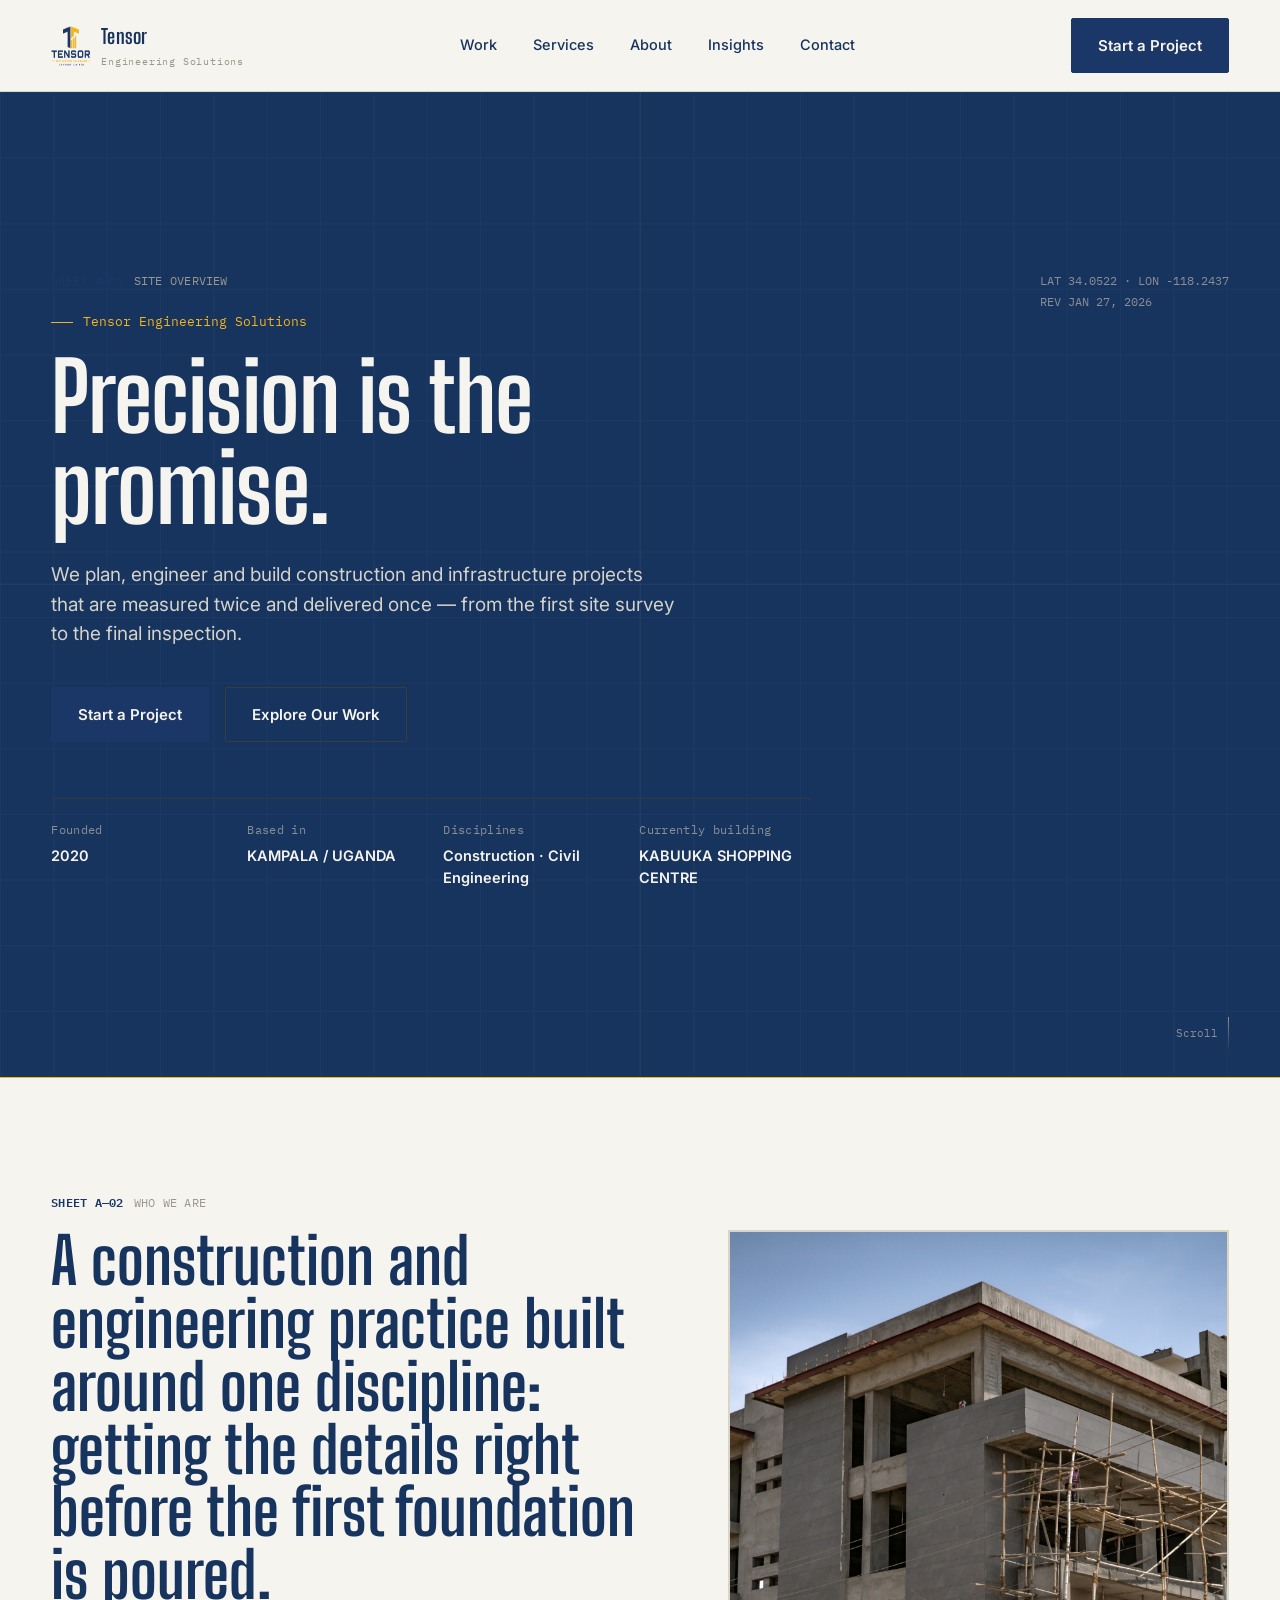
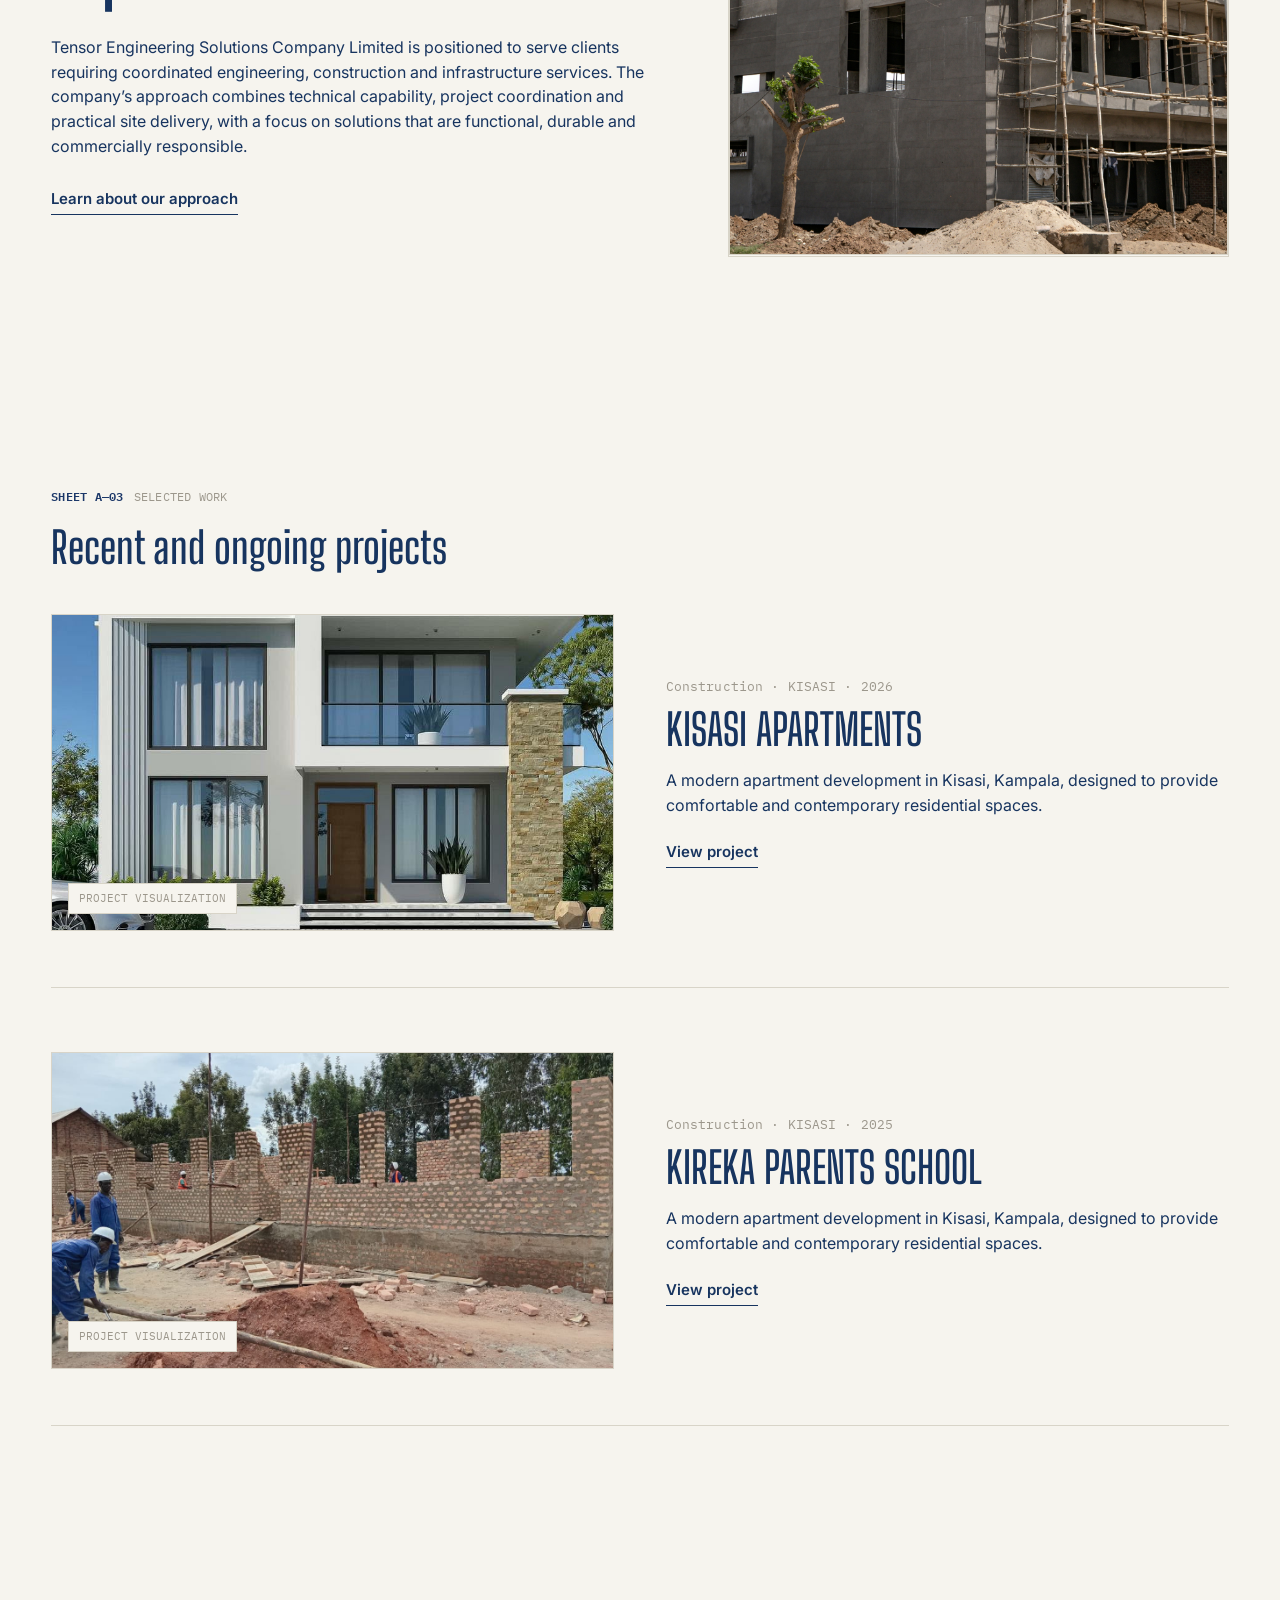
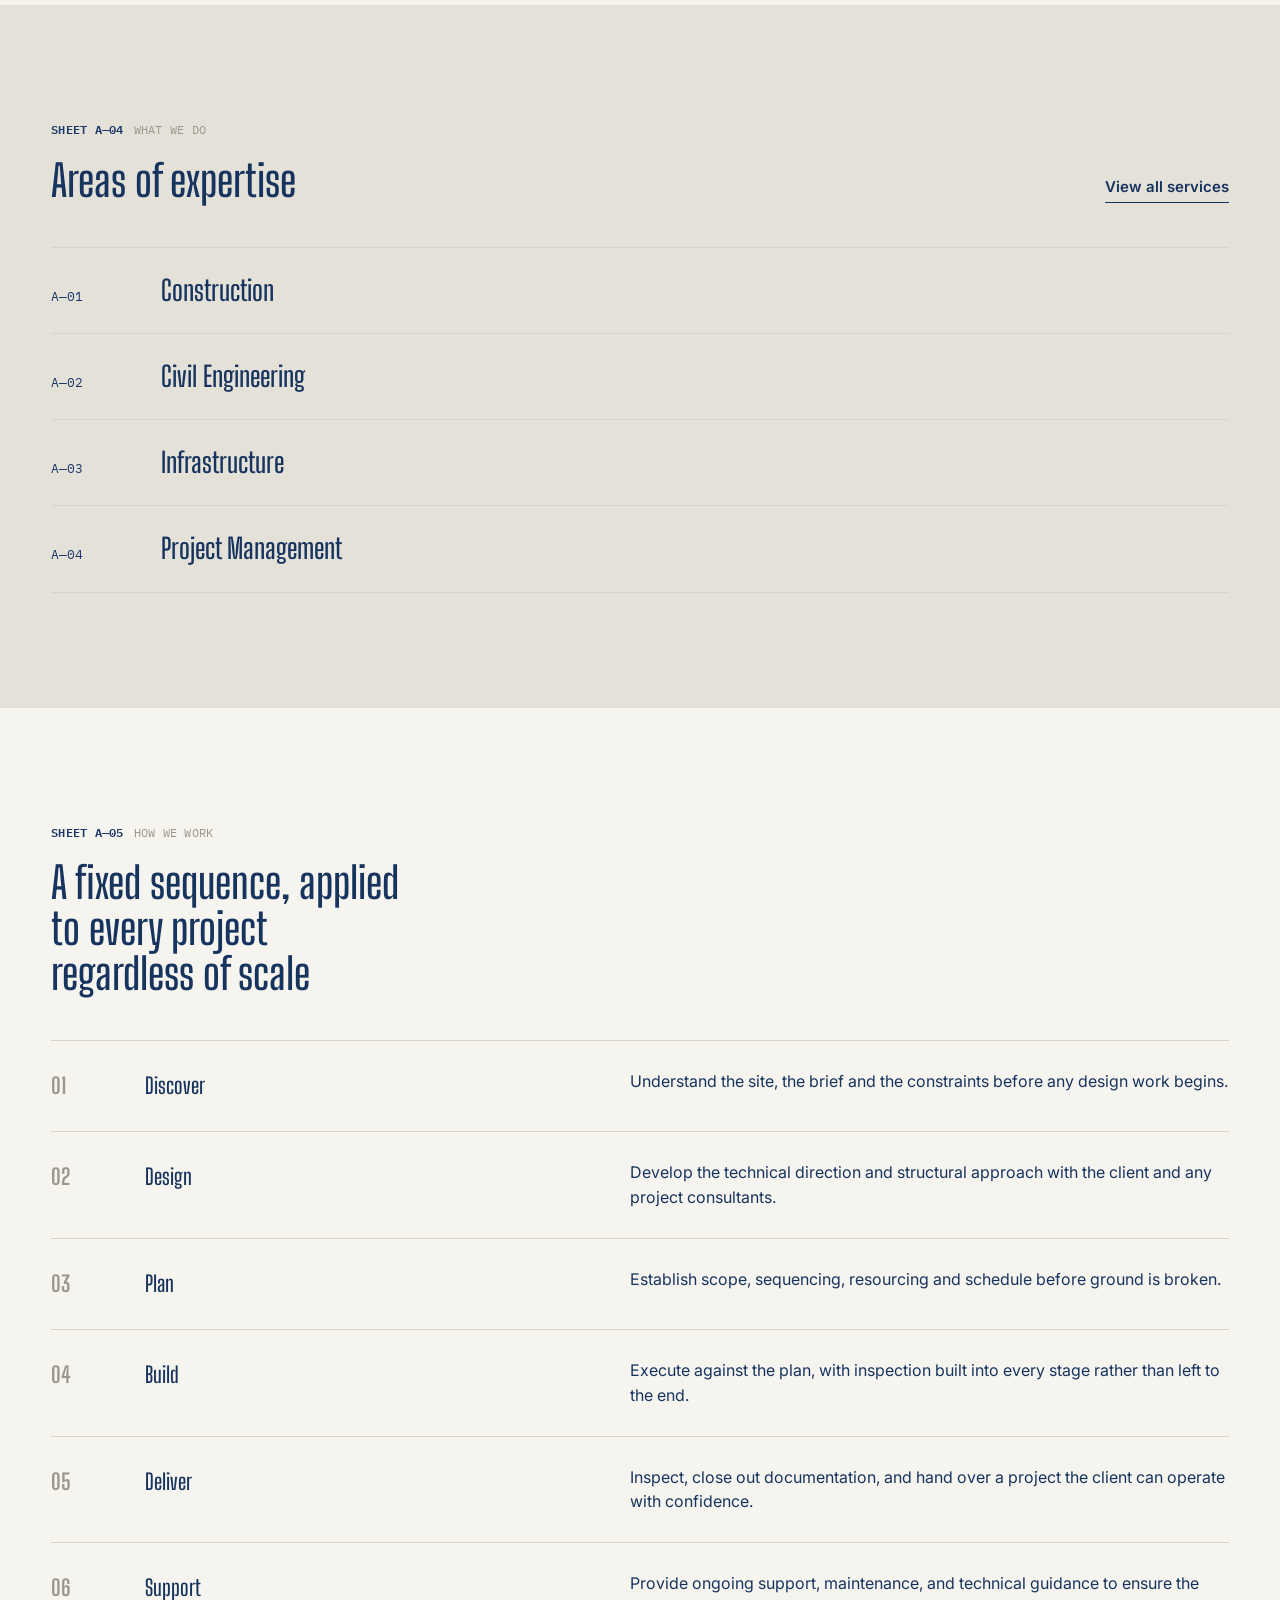
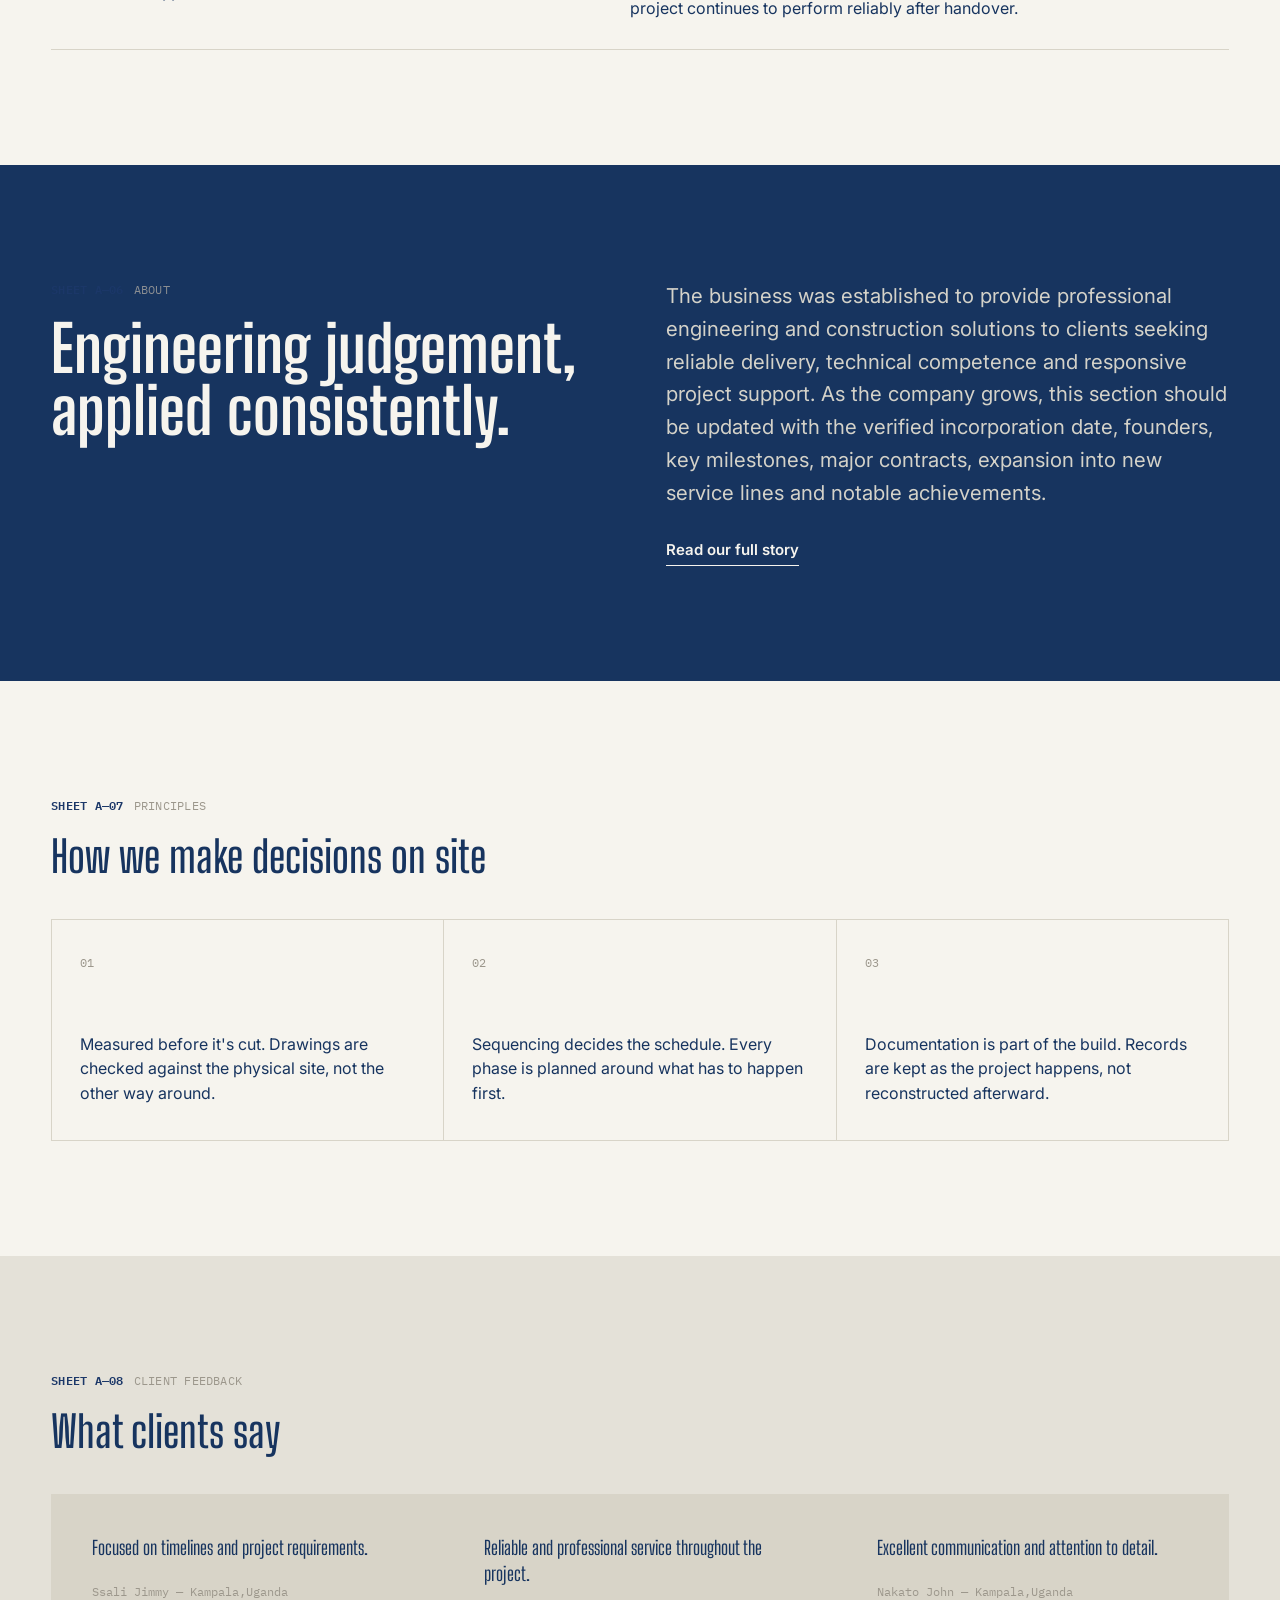
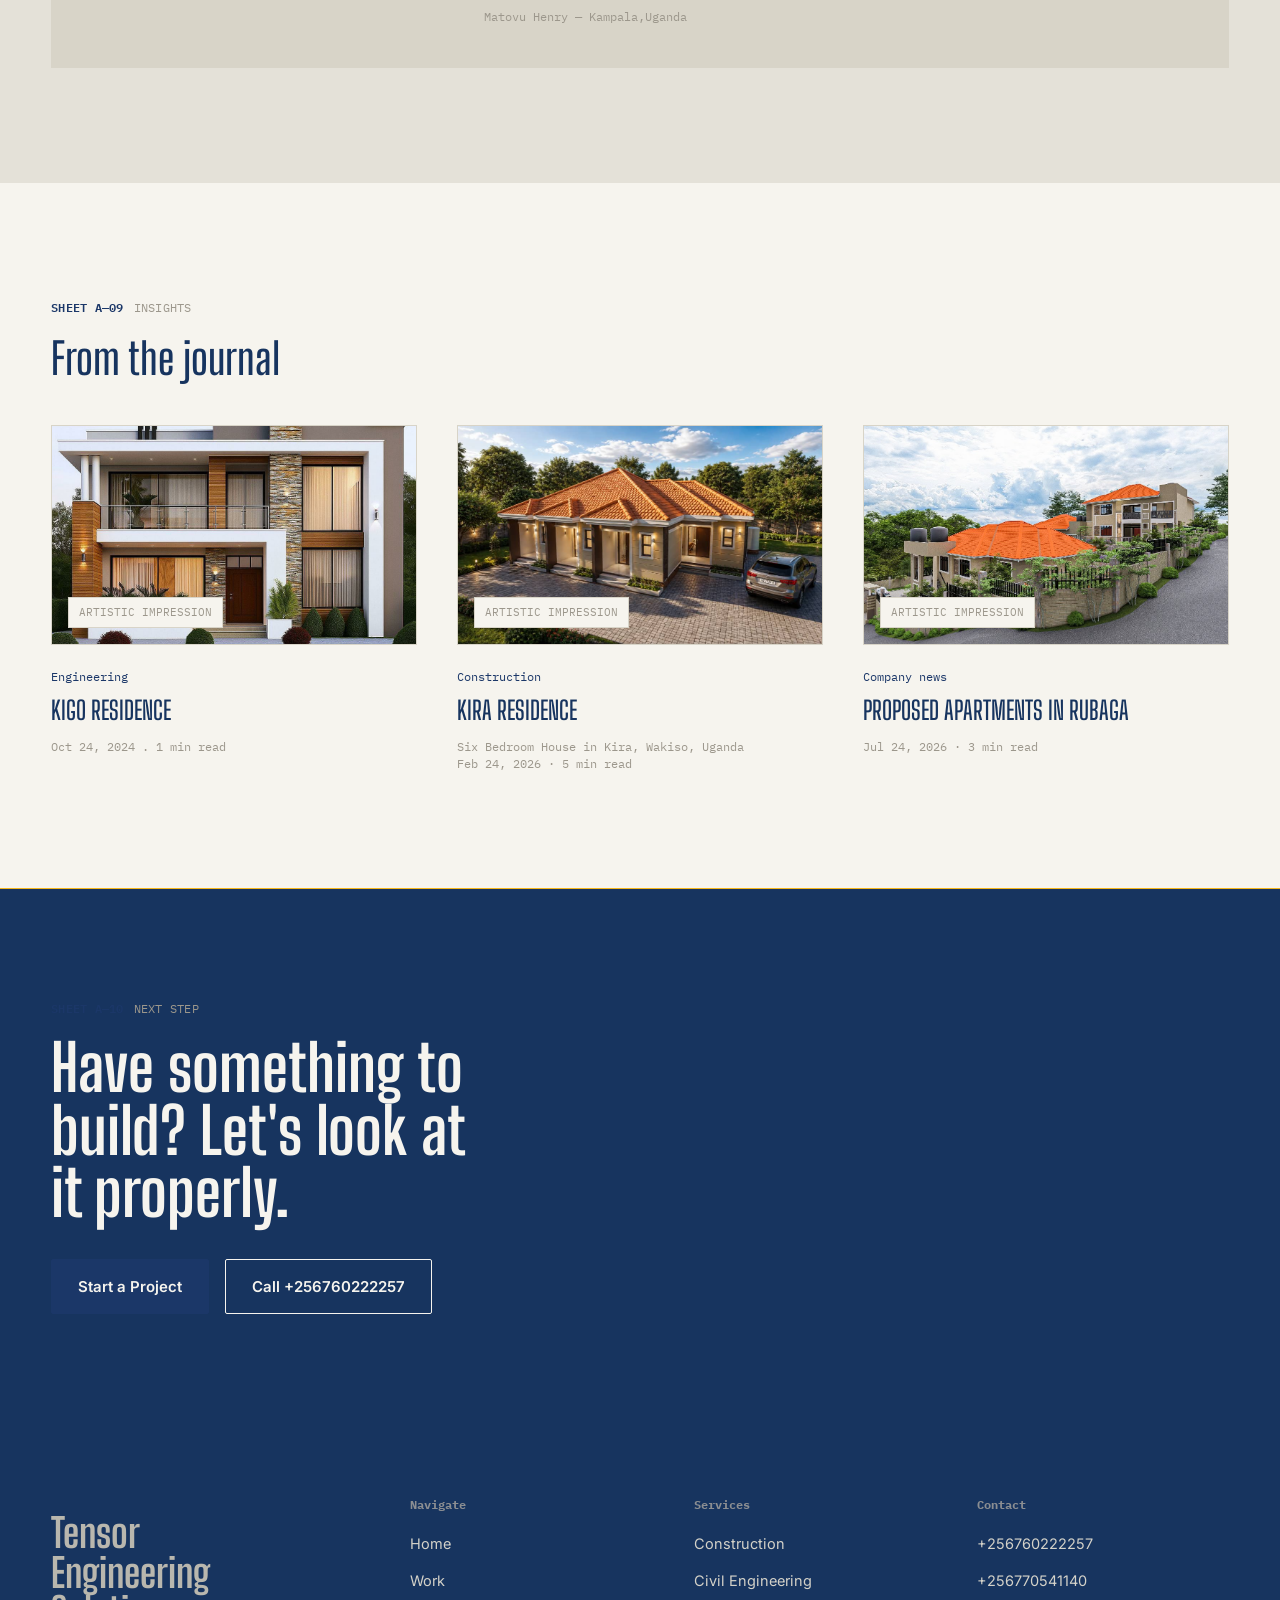
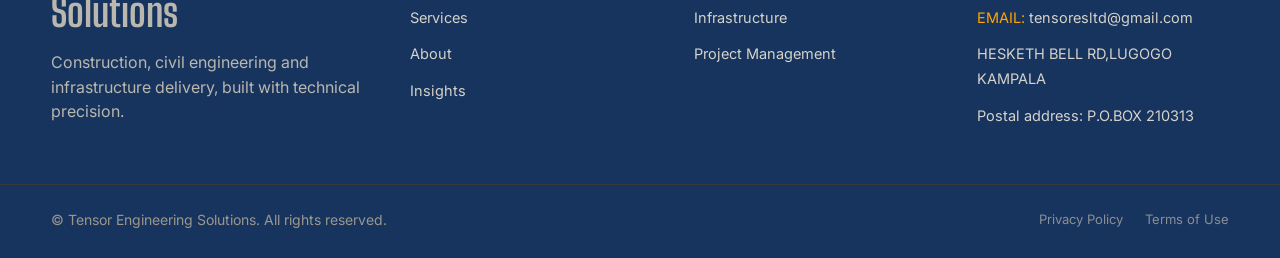
==== commit 0baab5ea: "Update index.html" ====
--- a/index.html
+++ b/index.html
@@ -31,7 +31,7 @@
       <a href="projects.html" data-nav-link="projects">Work</a>
       <a href="services.html" data-nav-link="services">Services</a>
       <a href="about.html" data-nav-link="about">About</a>
-      <a href="#insights" data-nav-link="insights">Insights</a>
+      <a href="insights.html" data-nav-link="insights">Insights</a>
       <a href="contact.html" data-nav-link="contact">Contact</a>
     </nav>
 
@@ -54,7 +54,7 @@
     </button>
   </div>
   <div class="container mobile-panel-links">
-    <a href="#work"><span>01</span>Work</a>
+    <a href="projects.html"><span>01</span>Work</a>
     <a href="services.html"><span>02</span>Services</a>
     <a href="about.html"><span>03</span>About</a>
     <a href="insights.html"><span>04</span>Insights</a>
--- a/style.css
+++ b/style.css
@@ -291,10 +291,10 @@
 }
 .hero-top{
   position:relative; z-index:2; padding-top: 64px;
-  display:flex; justify-content:space-between; gap:24px; flex-wrap:wrap;
+  display:flex; justify-content:space-between; gap:24px; flex-wrap:wrap; width:100%;
 }
 .hero-coord{ font-family:var(--f-mono); font-size:12px; color:#8B8E92; line-height:1.7; }
-.hero-body{ position:relative; z-index:2; padding-bottom: 56px; }
+.hero-body{ position:relative; z-index:2; padding-bottom: 56px; width:100%; min-width:0; }
 .hero-kicker{
   font-family: var(--f-mono); font-size:13px; color: var(--accent-gold);
   margin-bottom:20px; display:flex; align-items:center; gap:10px;
@@ -307,7 +307,7 @@
 }
 .hero-actions{ display:flex; gap:16px; flex-wrap:wrap; margin-top:38px; }
 .hero-meta{
-  margin-top:56px; display:grid; grid-template-columns: repeat(auto-fit, minmax(150px,1fr));
+  margin-top:56px; display:grid; grid-template-columns: repeat(auto-fit, minmax(min(100%,150px),1fr));
   gap:24px; border-top:1px solid var(--line-dark); padding-top:22px; max-width:760px;
 }
 .hero-meta dt{ font-family:var(--f-mono); font-size:11.5px; color:#8B8E92; letter-spacing:.03em; }
@@ -317,6 +317,16 @@
   display:flex; align-items:center; gap:10px; font-family:var(--f-mono); font-size:11px; color:#8B8E92;
 }
 .scroll-cue .stem{ width:1px; height:34px; background: linear-gradient(#8B8E92, transparent); }
+@media (max-width: 560px){
+  .hero-kicker, .hero h1, .hero-sub, .hero-actions, .hero-meta{
+    opacity:1; transform:none; transition:none;
+  }
+  .hero{ min-height:0; }
+  .hero-top{ padding-top:40px; }
+  .hero-body{ padding-top:32px; padding-bottom:84px; }
+  .hero h1{ font-size:clamp(44px, 13vw, 64px); overflow-wrap:anywhere; }
+  .scroll-cue{ display:none; }
+}
 
 /* ---- Page hero (interior pages) ---- */
 .page-hero{
@@ -557,7 +567,14 @@
 .social-row a{ font-family:var(--f-mono); font-size:12.5px; border:1px solid var(--line); padding:8px 14px; }
 .social-row a:hover{ border-color:var(--accent); }
 .map-block{ margin-top:0; }
+.map-block iframe{
+  display:block;
+  width:100%;
+  height:clamp(280px, 38vw, 450px);
+  border:0;
+}
 @media (max-width:560px){
+  .map-block iframe{ height:280px; }
   .contact-form-panel{ padding:20px 16px; }
   .contact-fact dd{ font-size:16px; }
   .file-field{ padding:16px; }
@@ -566,7 +583,7 @@
 
 /* ---- Footer ---- */
 .site-footer{ background: var(--ink); color: var(--paper); padding-block: 72px 28px; }
-.footer-top{ display:grid; grid-template-columns: 1.3fr repeat(4, 1fr); gap: 32px; padding-bottom:56px; border-bottom:1px solid var(--line-dark); }
+.footer-top{ display:grid; grid-template-columns: 1.3fr repeat(3, 1fr); gap: 32px; padding-bottom:56px; border-bottom:1px solid var(--line-dark); }
 @media (max-width:900px){ .footer-top{ grid-template-columns: 1fr 1fr; } }
 @media (max-width:560px){ .footer-top{ grid-template-columns: 1fr; } }
 .footer-brand .display-2{ font-size: clamp(28px,4vw,40px); max-width:12ch; }
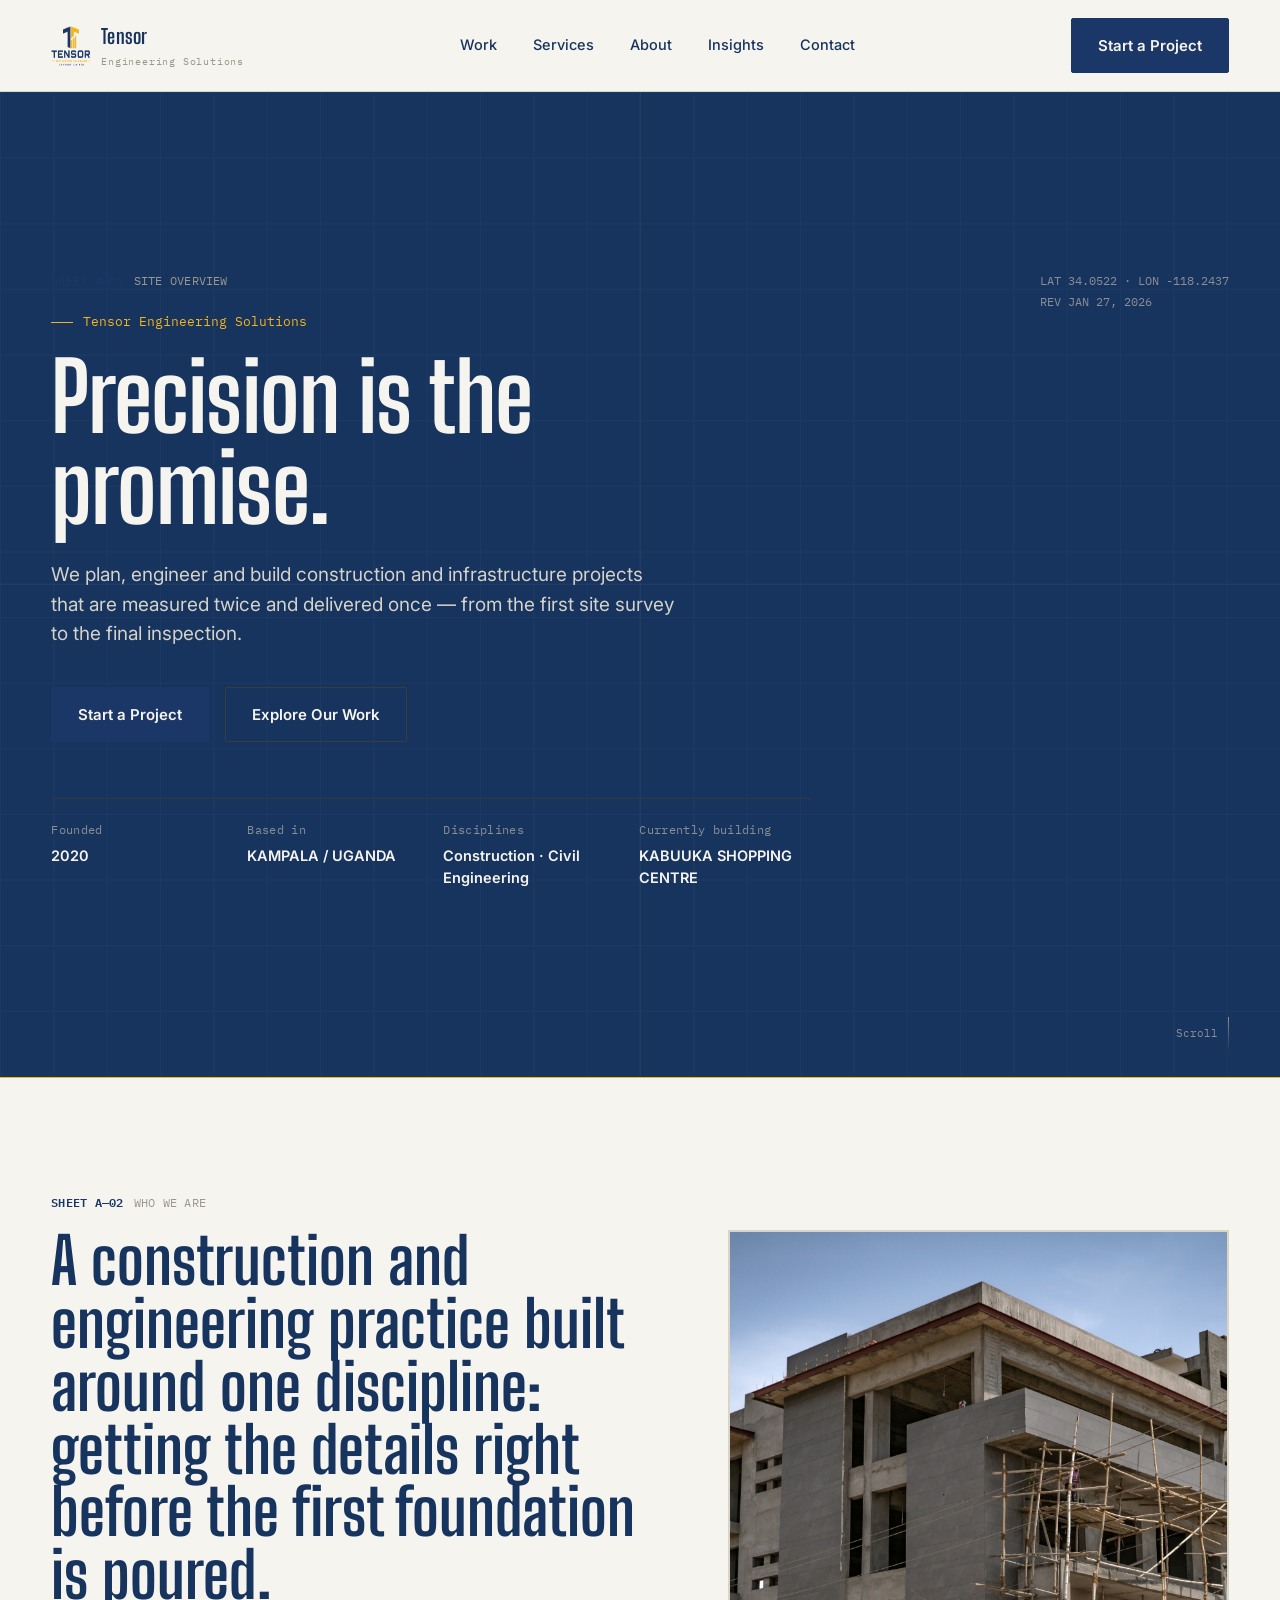
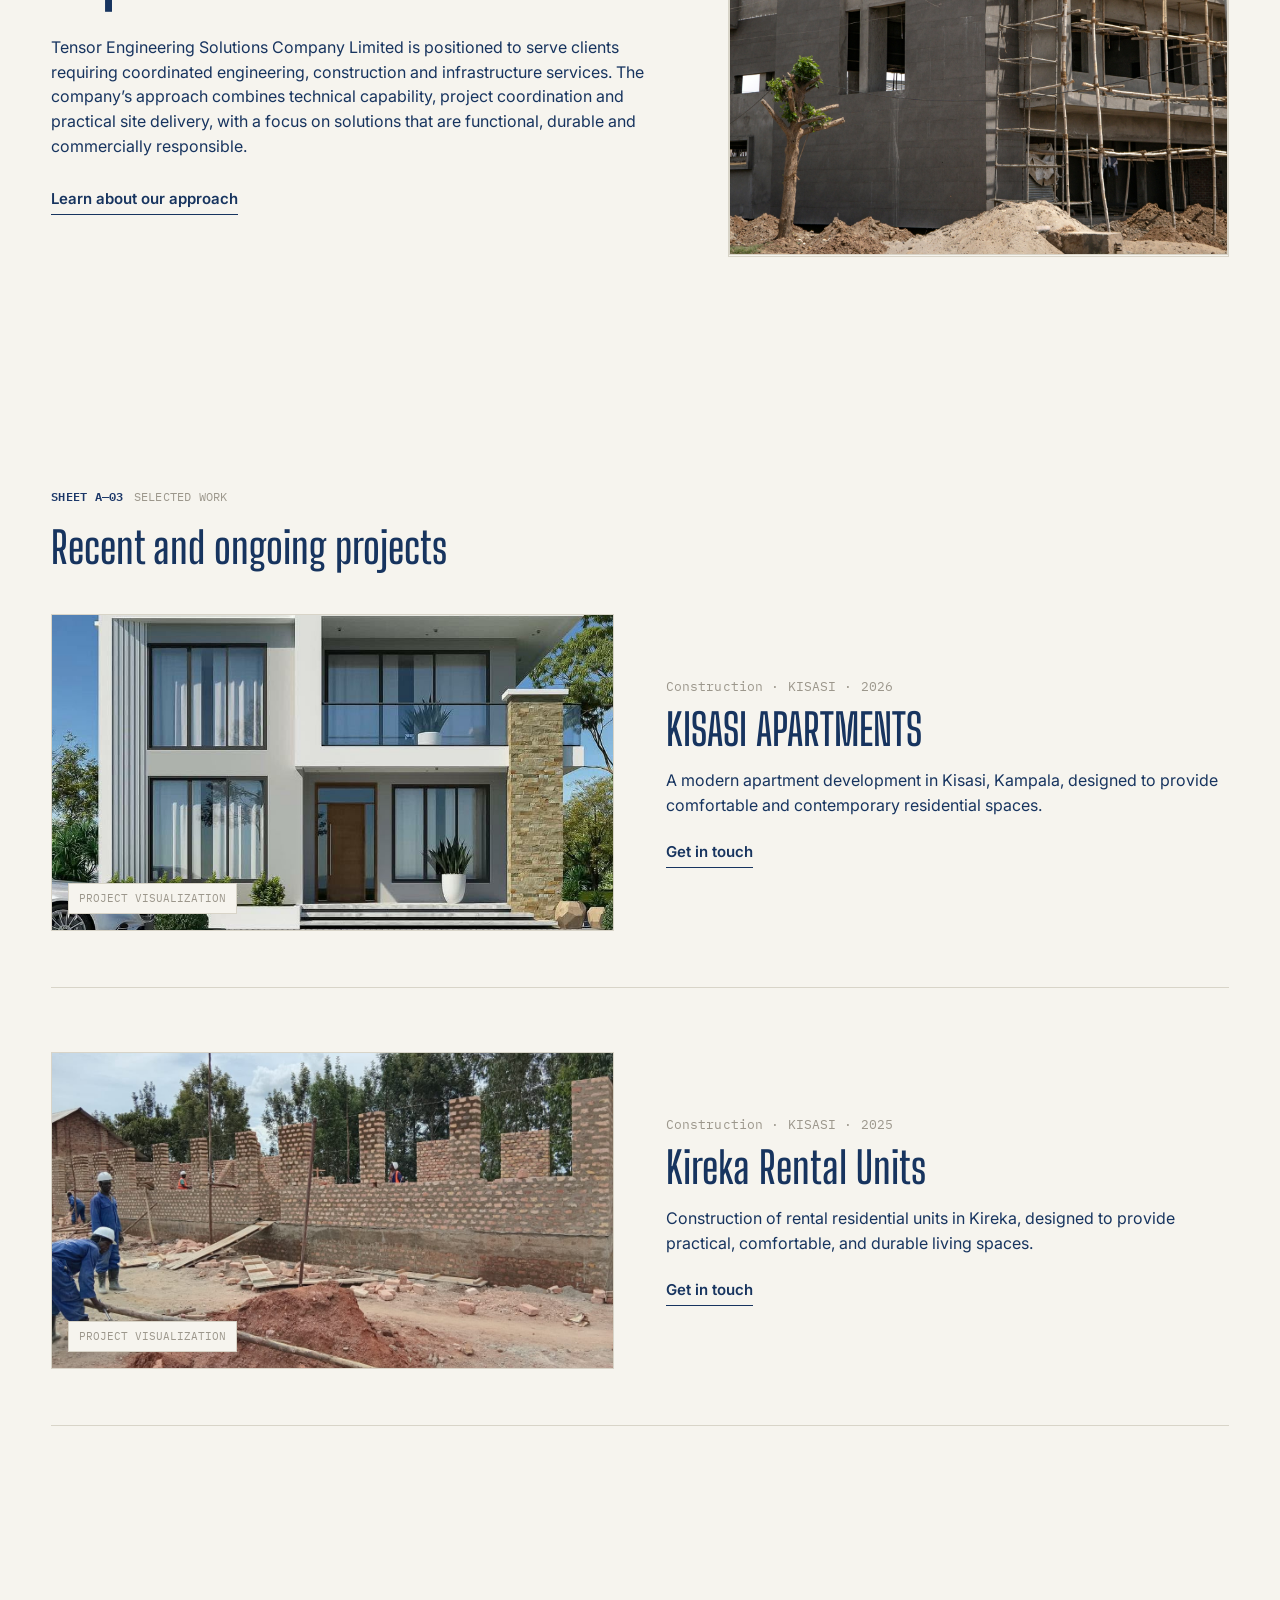
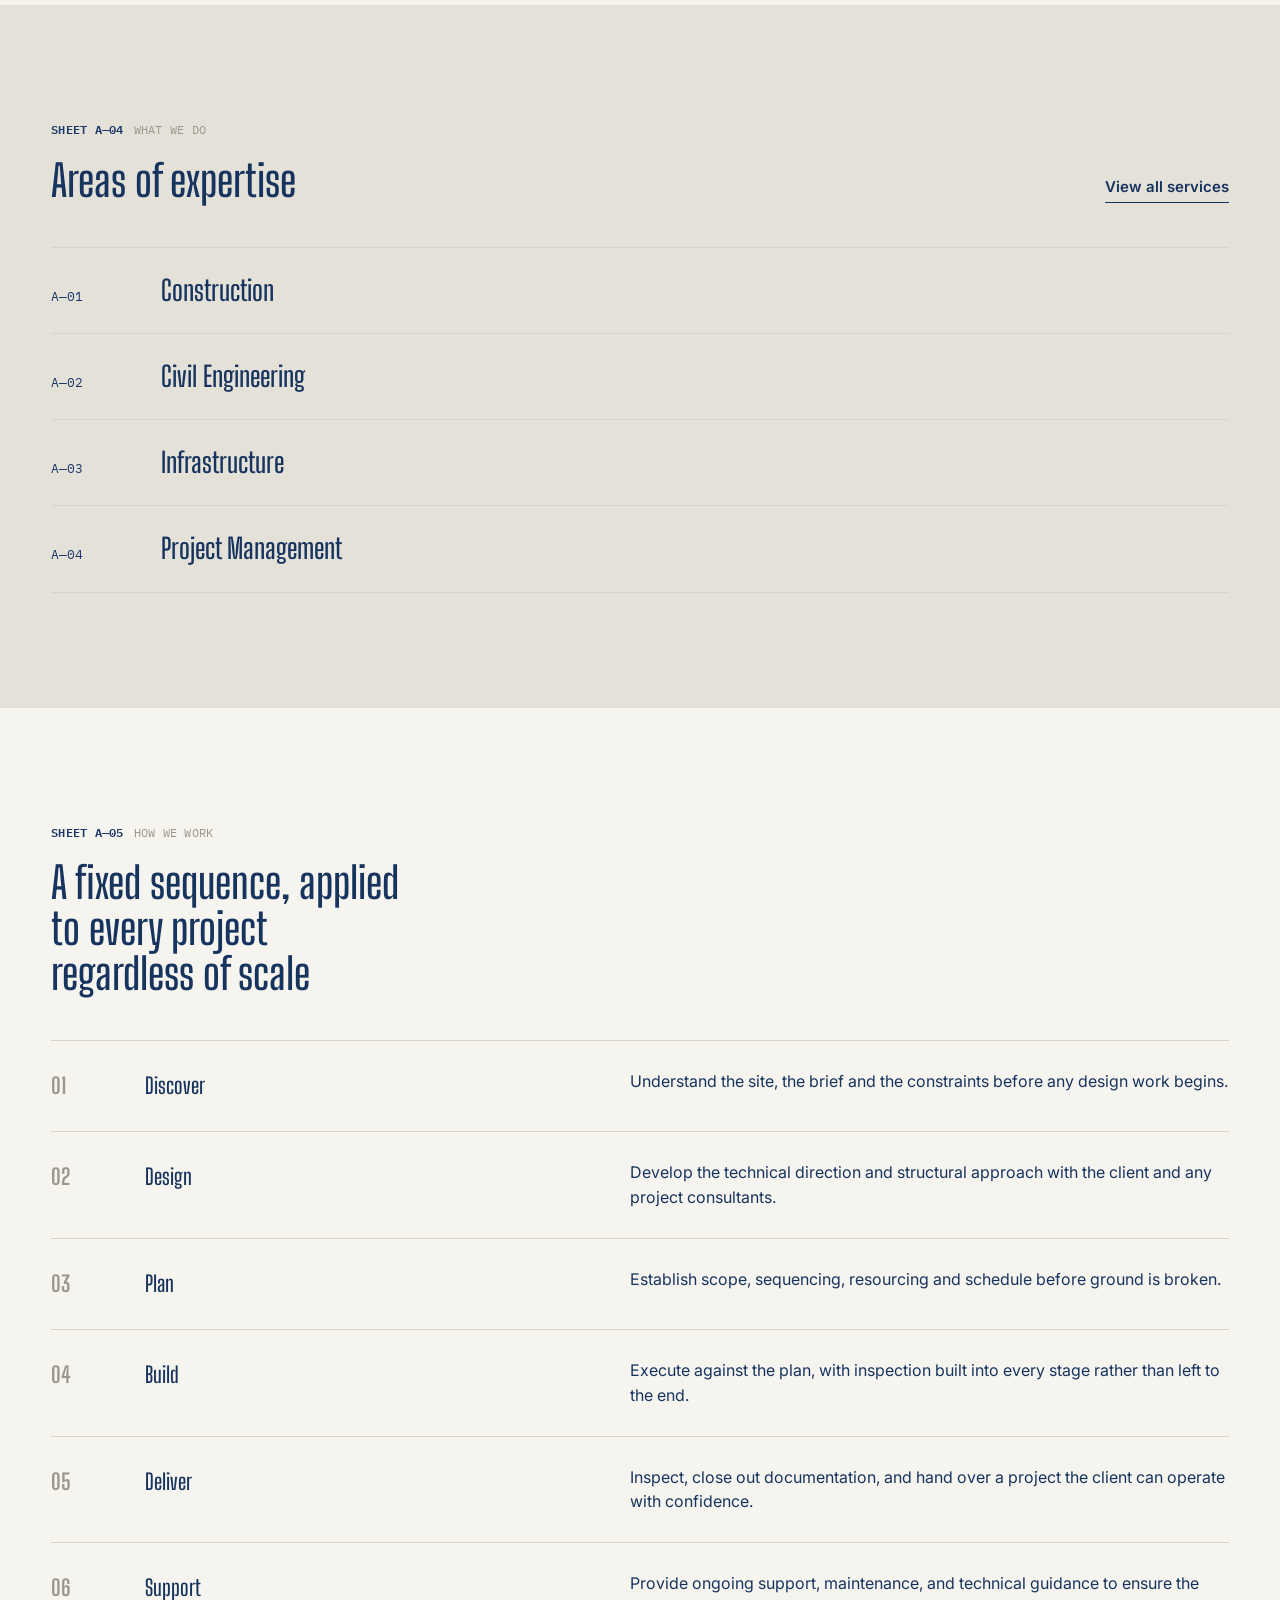
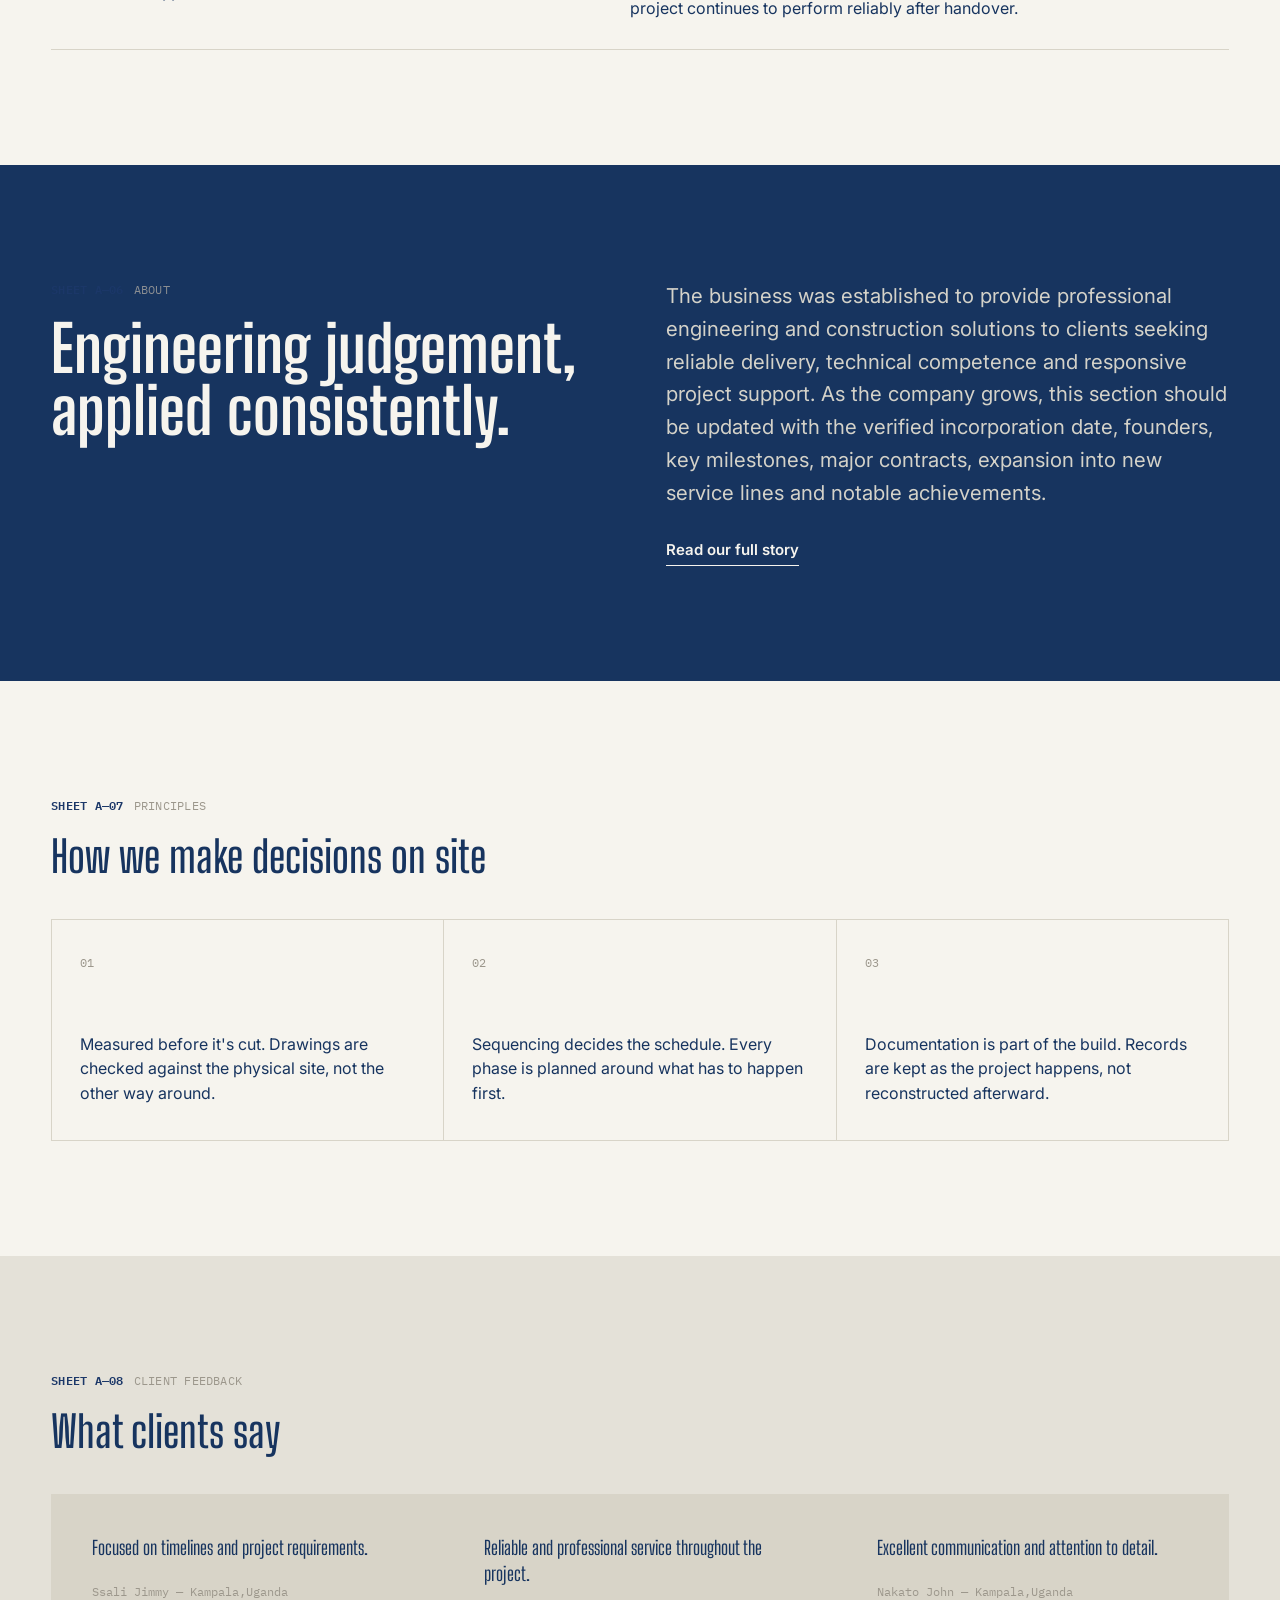
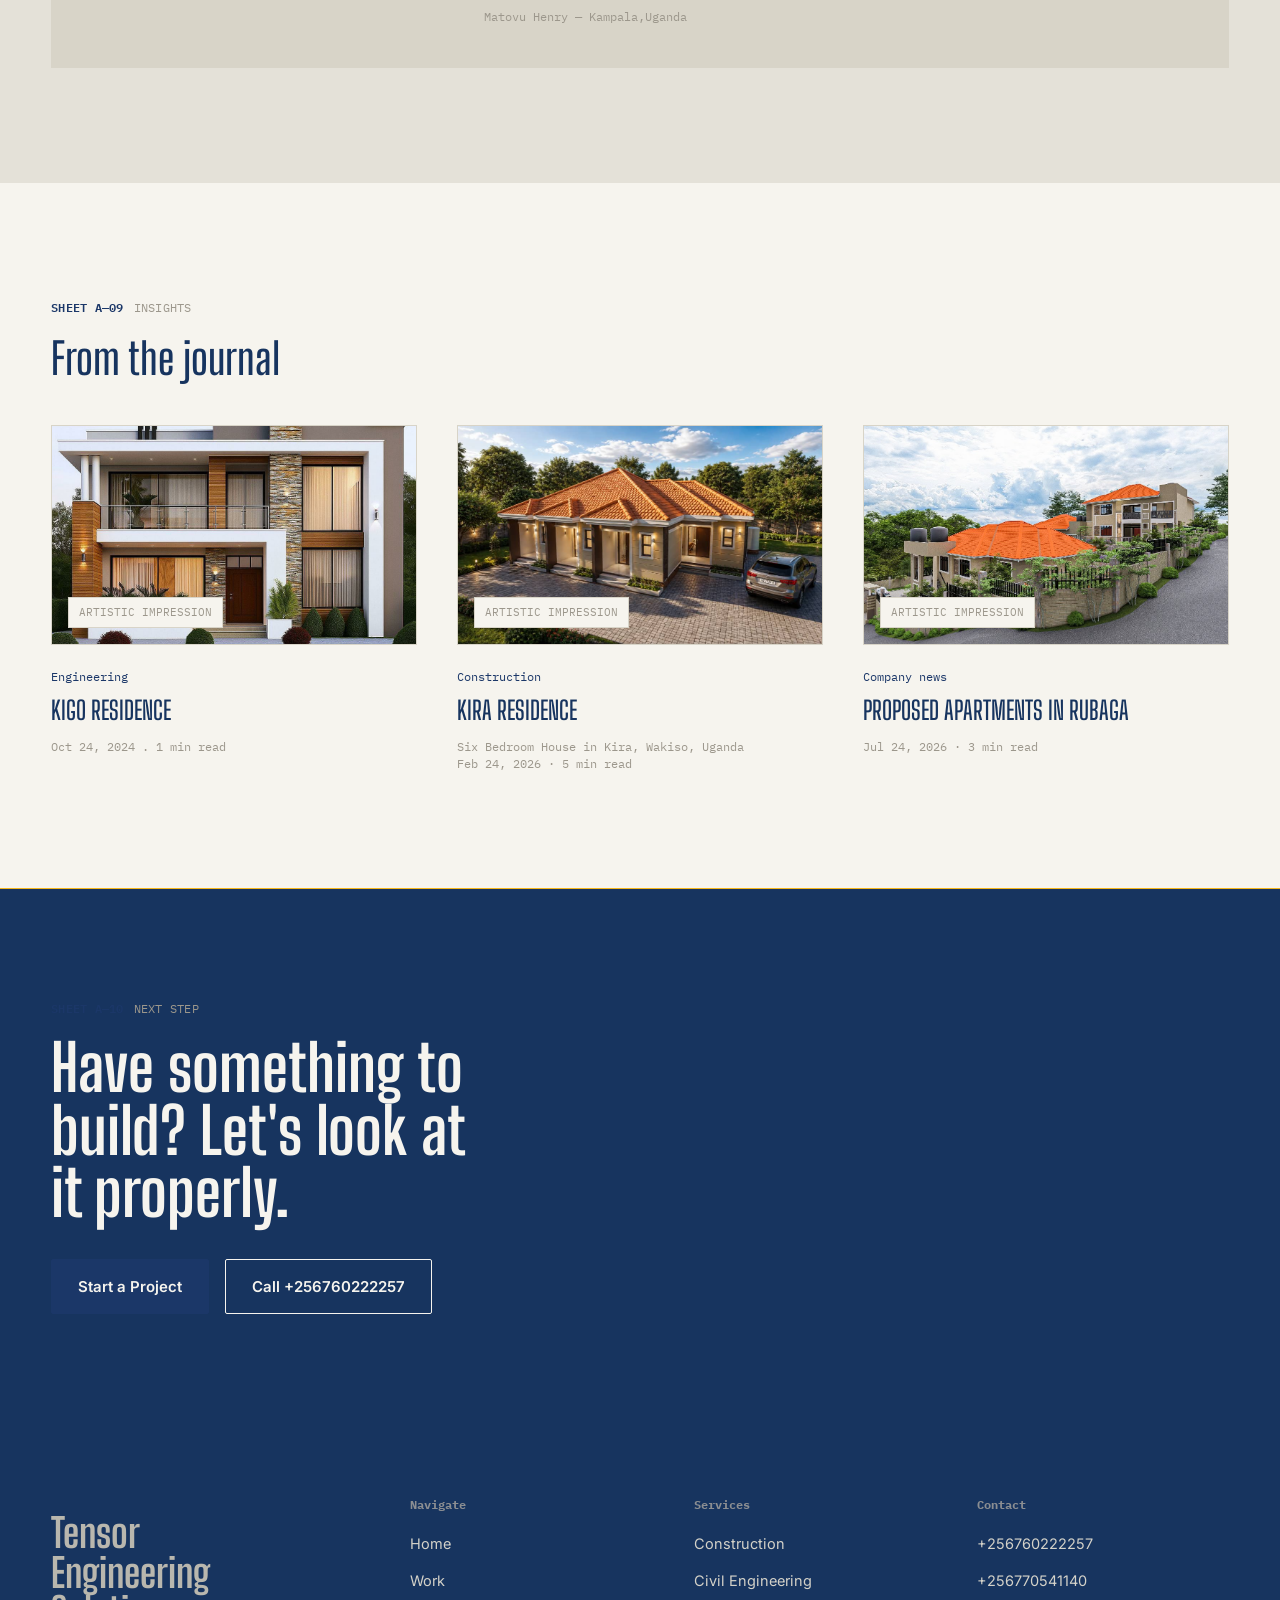
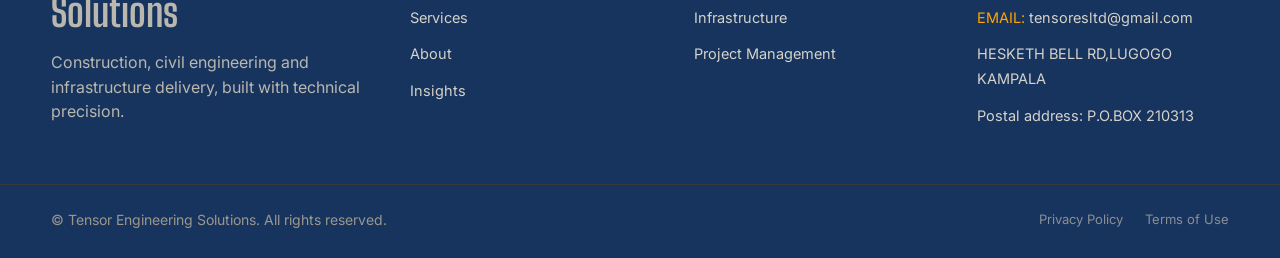
==== commit 4de047ba: "Update index.html" ====
--- a/index.html
+++ b/index.html
@@ -146,7 +146,7 @@
         <p class="mono muted">Construction · KISASI · 2026</p>
         <h3 class="h2" style="margin-top:10px;">KISASI APARTMENTS</h3>
         <p class="body-text" style="margin-top:16px;">A modern apartment development in Kisasi, Kampala, designed to provide comfortable and contemporary residential spaces.</p>
-        <a href="projects.html" class="btn-line" style="margin-top:22px;">View project</a>
+        <a href="contact.html" class="btn-line" style="margin-top:22px;">Get in touch</a>
       </div>
     </div>
 
@@ -157,9 +157,9 @@
       </div>
       <div>
         <p class="mono muted">Construction · KISASI · 2025</p>
-        <h3 class="h2" style="margin-top:10px;">KIREKA PARENTS SCHOOL</h3>
-        <p class="body-text" style="margin-top:16px;">A modern apartment development in Kisasi, Kampala, designed to provide comfortable and contemporary residential spaces.</p>
-        <a href="projects.html" class="btn-line" style="margin-top:22px;">View project</a>
+        <h3 class="h2" style="margin-top:10px;">Kireka Rental Units</h3>
+        <p class="body-text" style="margin-top:16px;">Construction of rental residential units in Kireka, designed to provide practical, comfortable, and durable living spaces.</p>
+        <a href="contact.html" class="btn-line" style="margin-top:22px;">Get in touch</a>
       </div>
     </div>
 
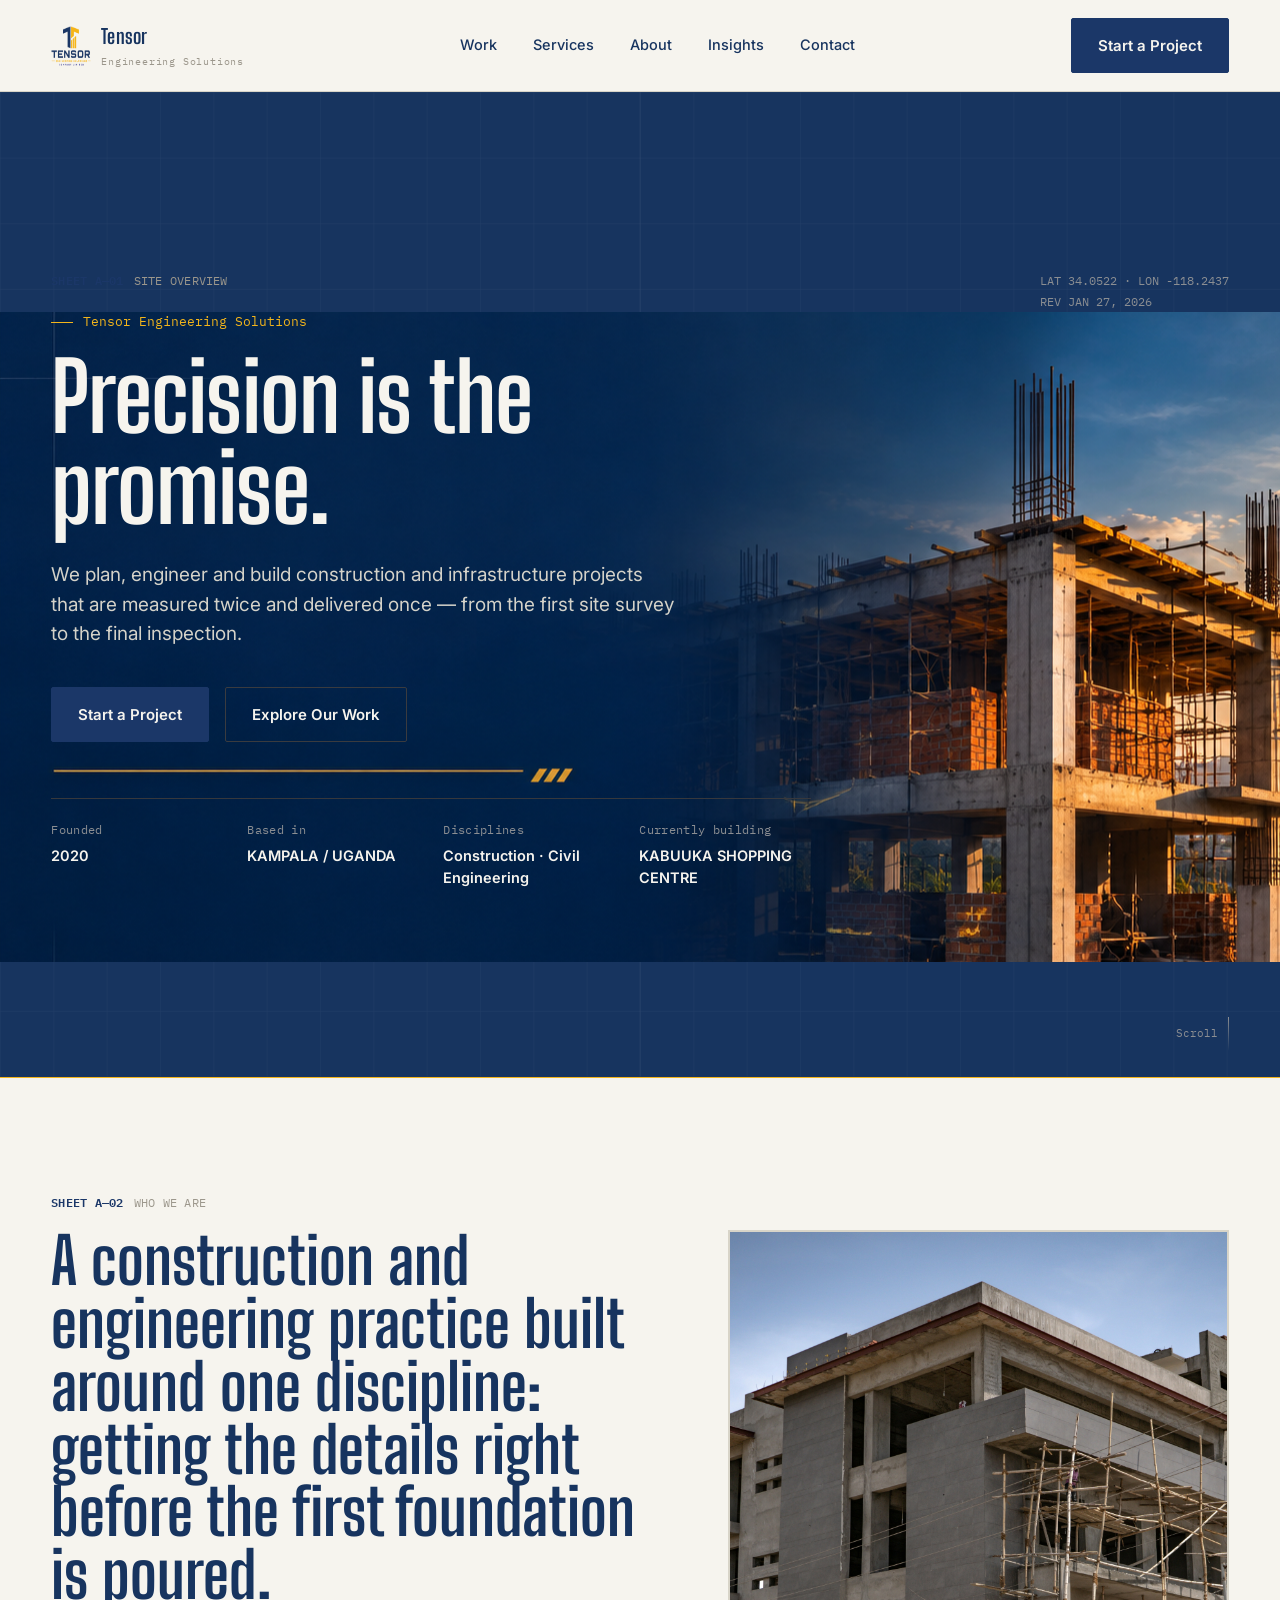
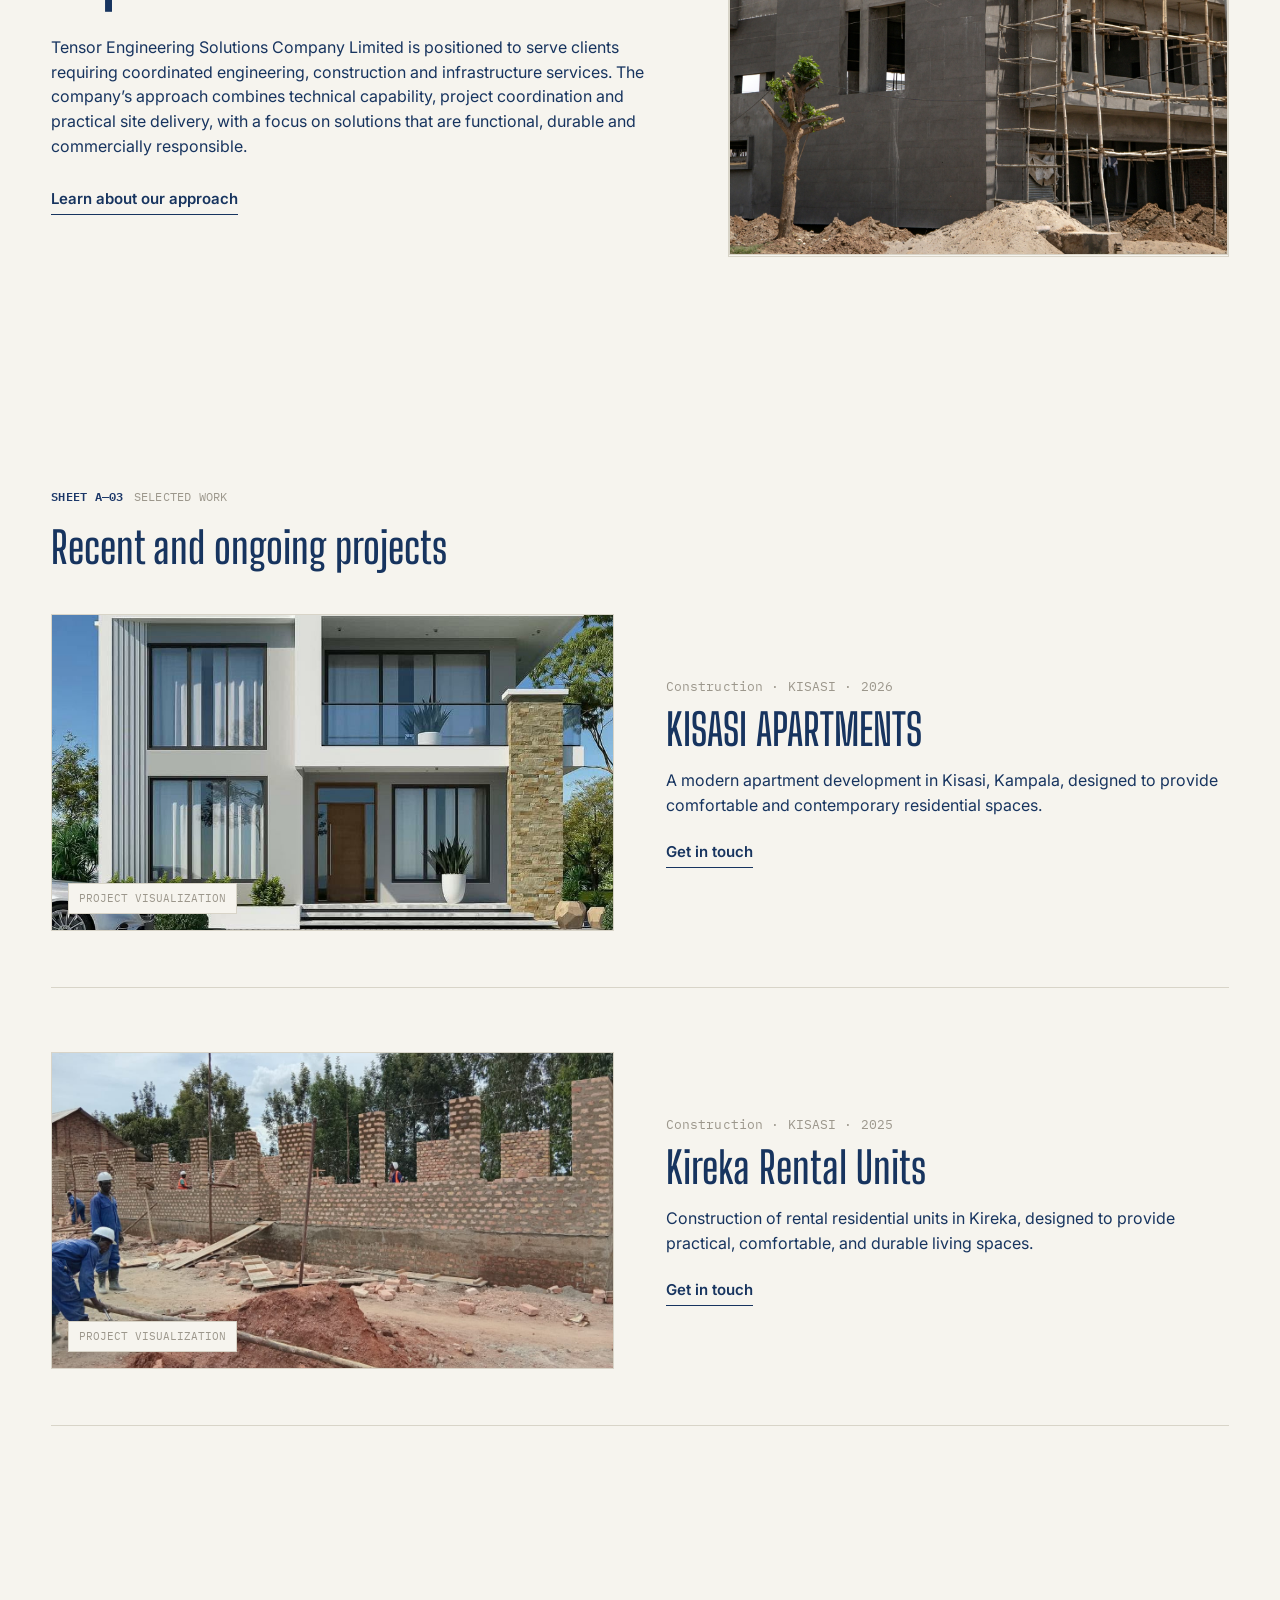
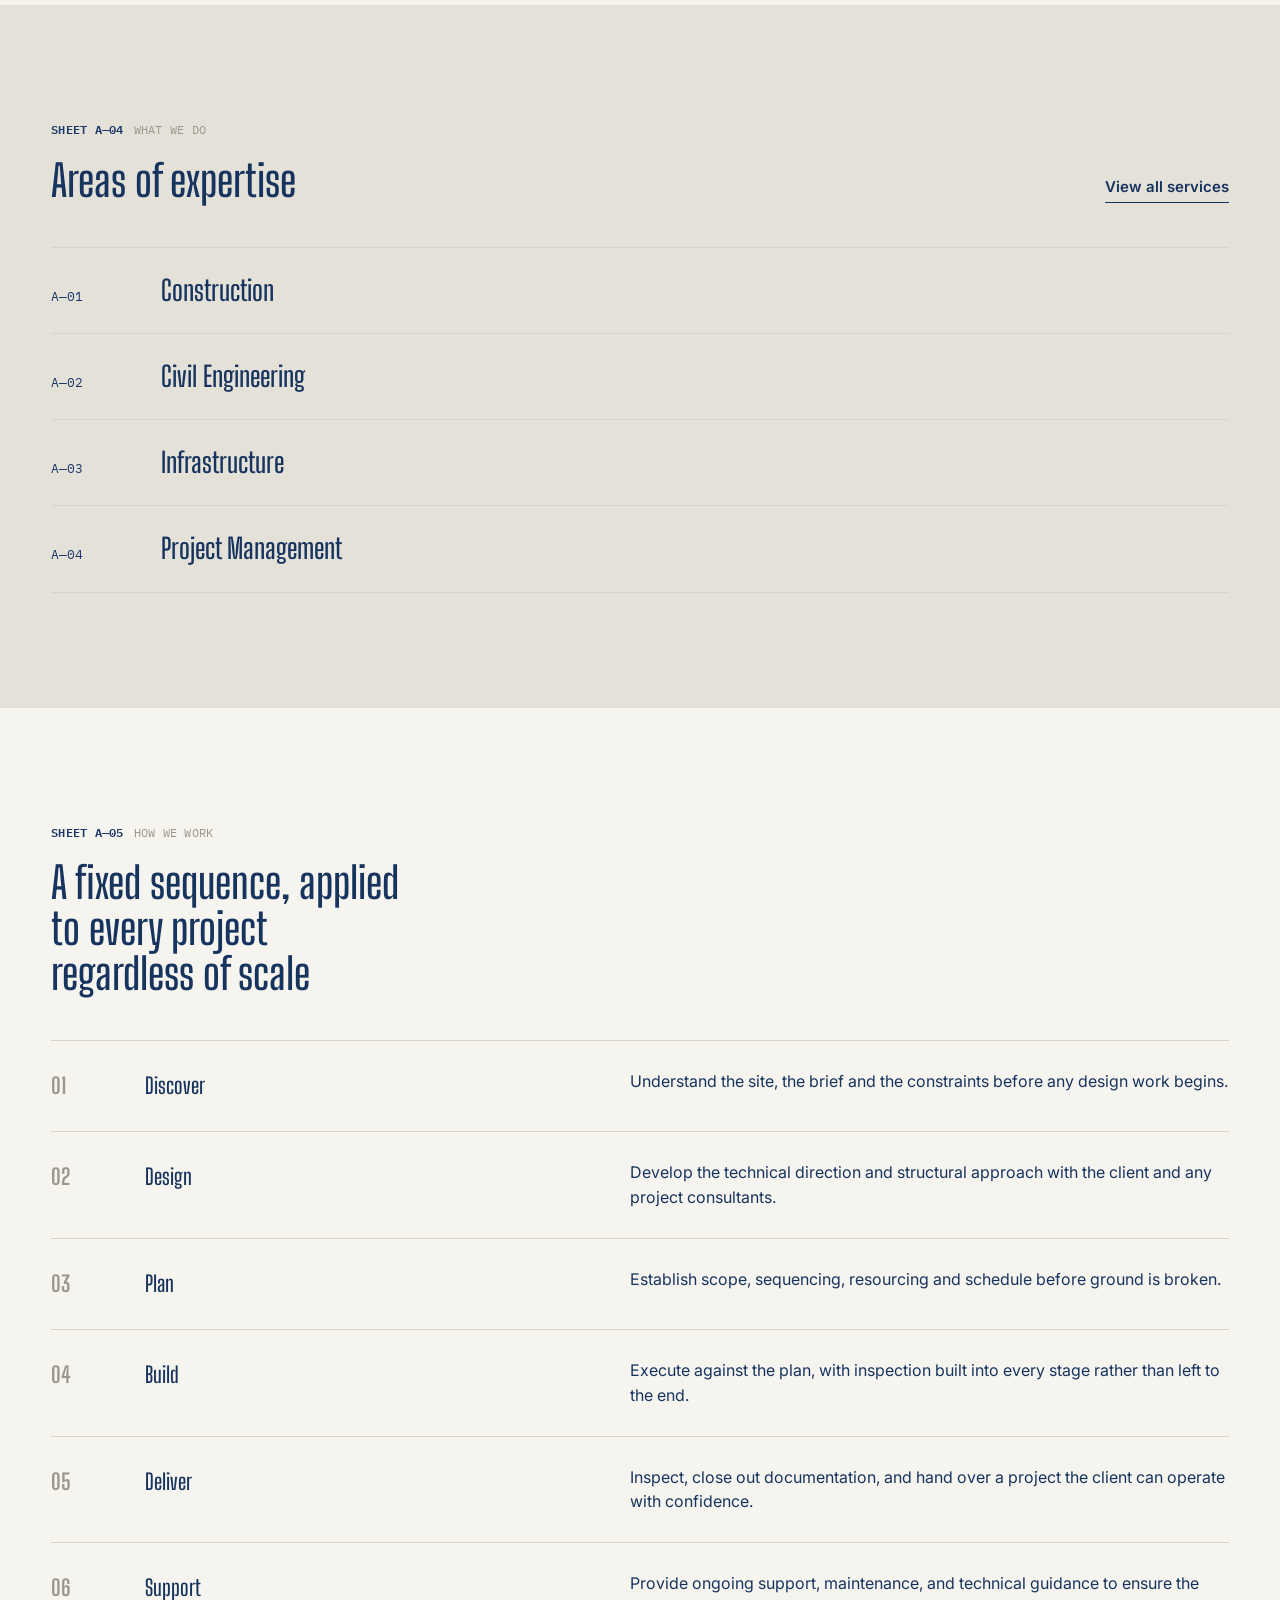
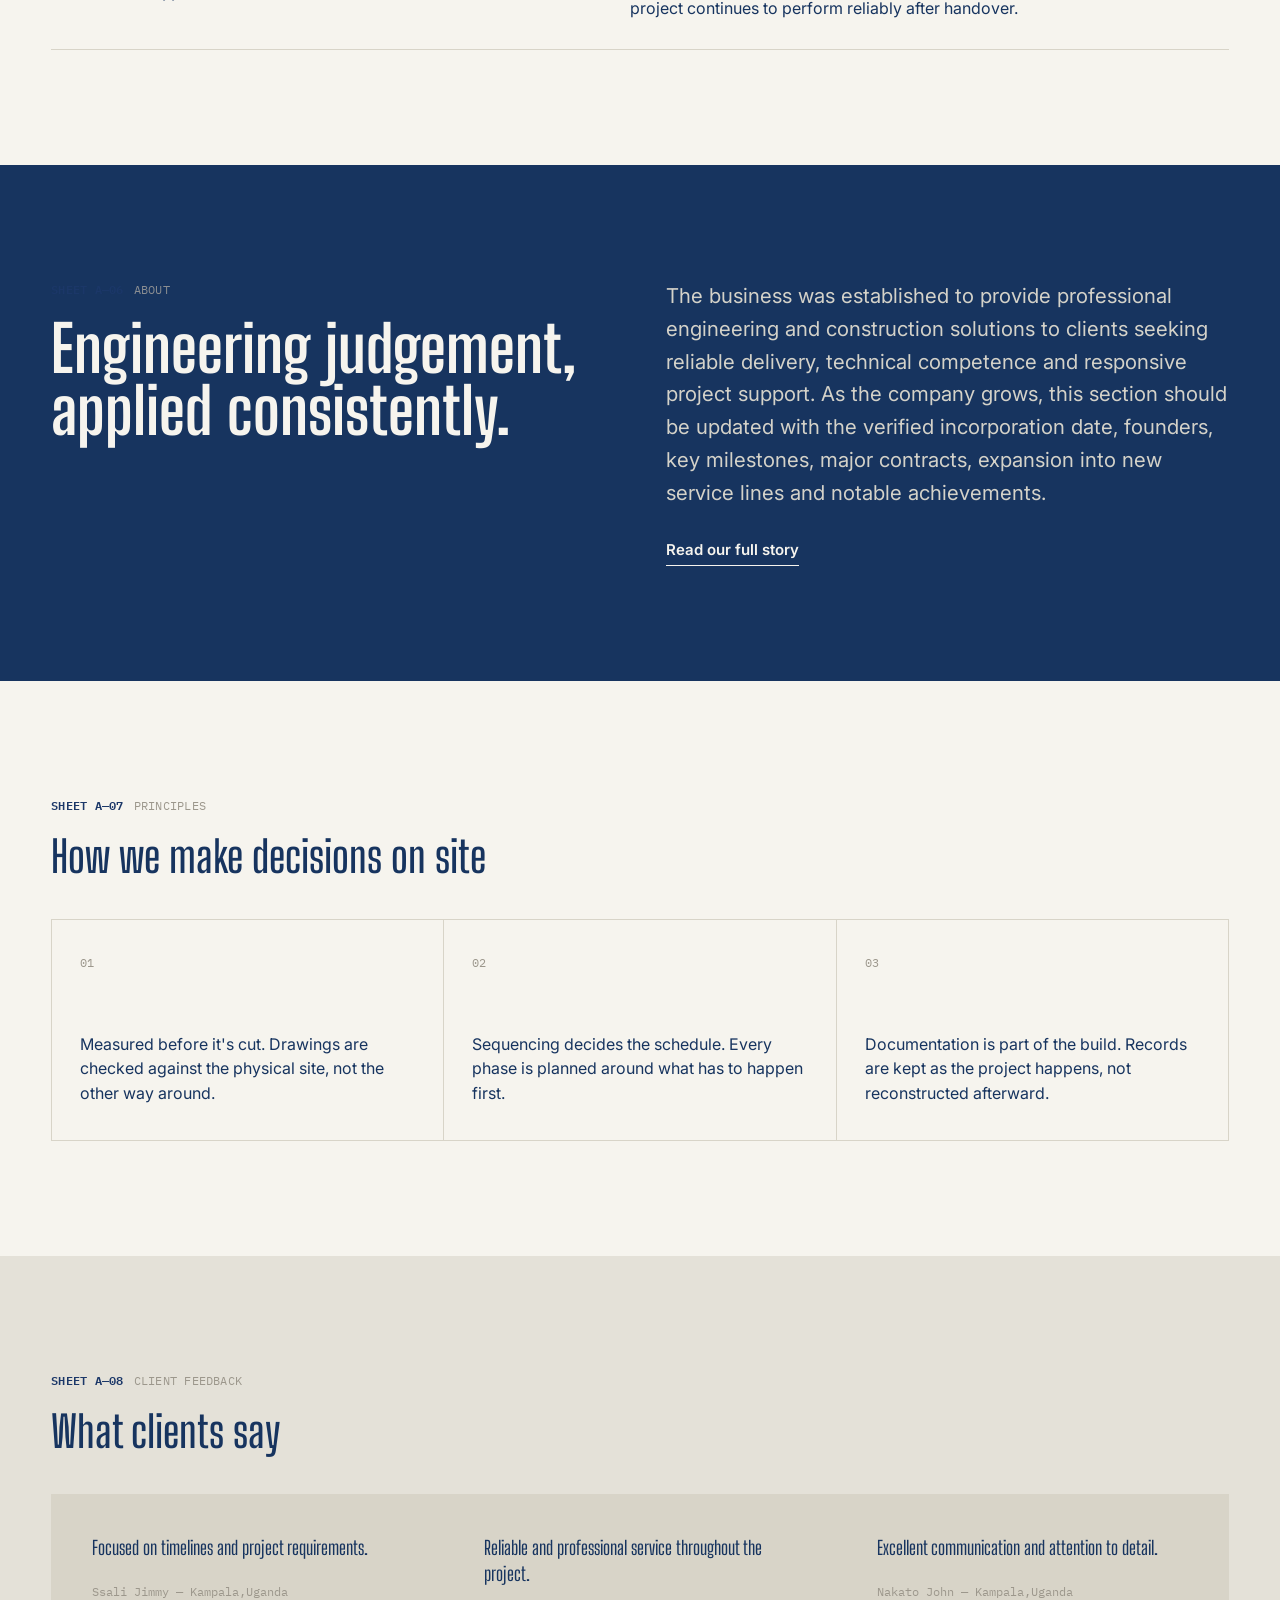
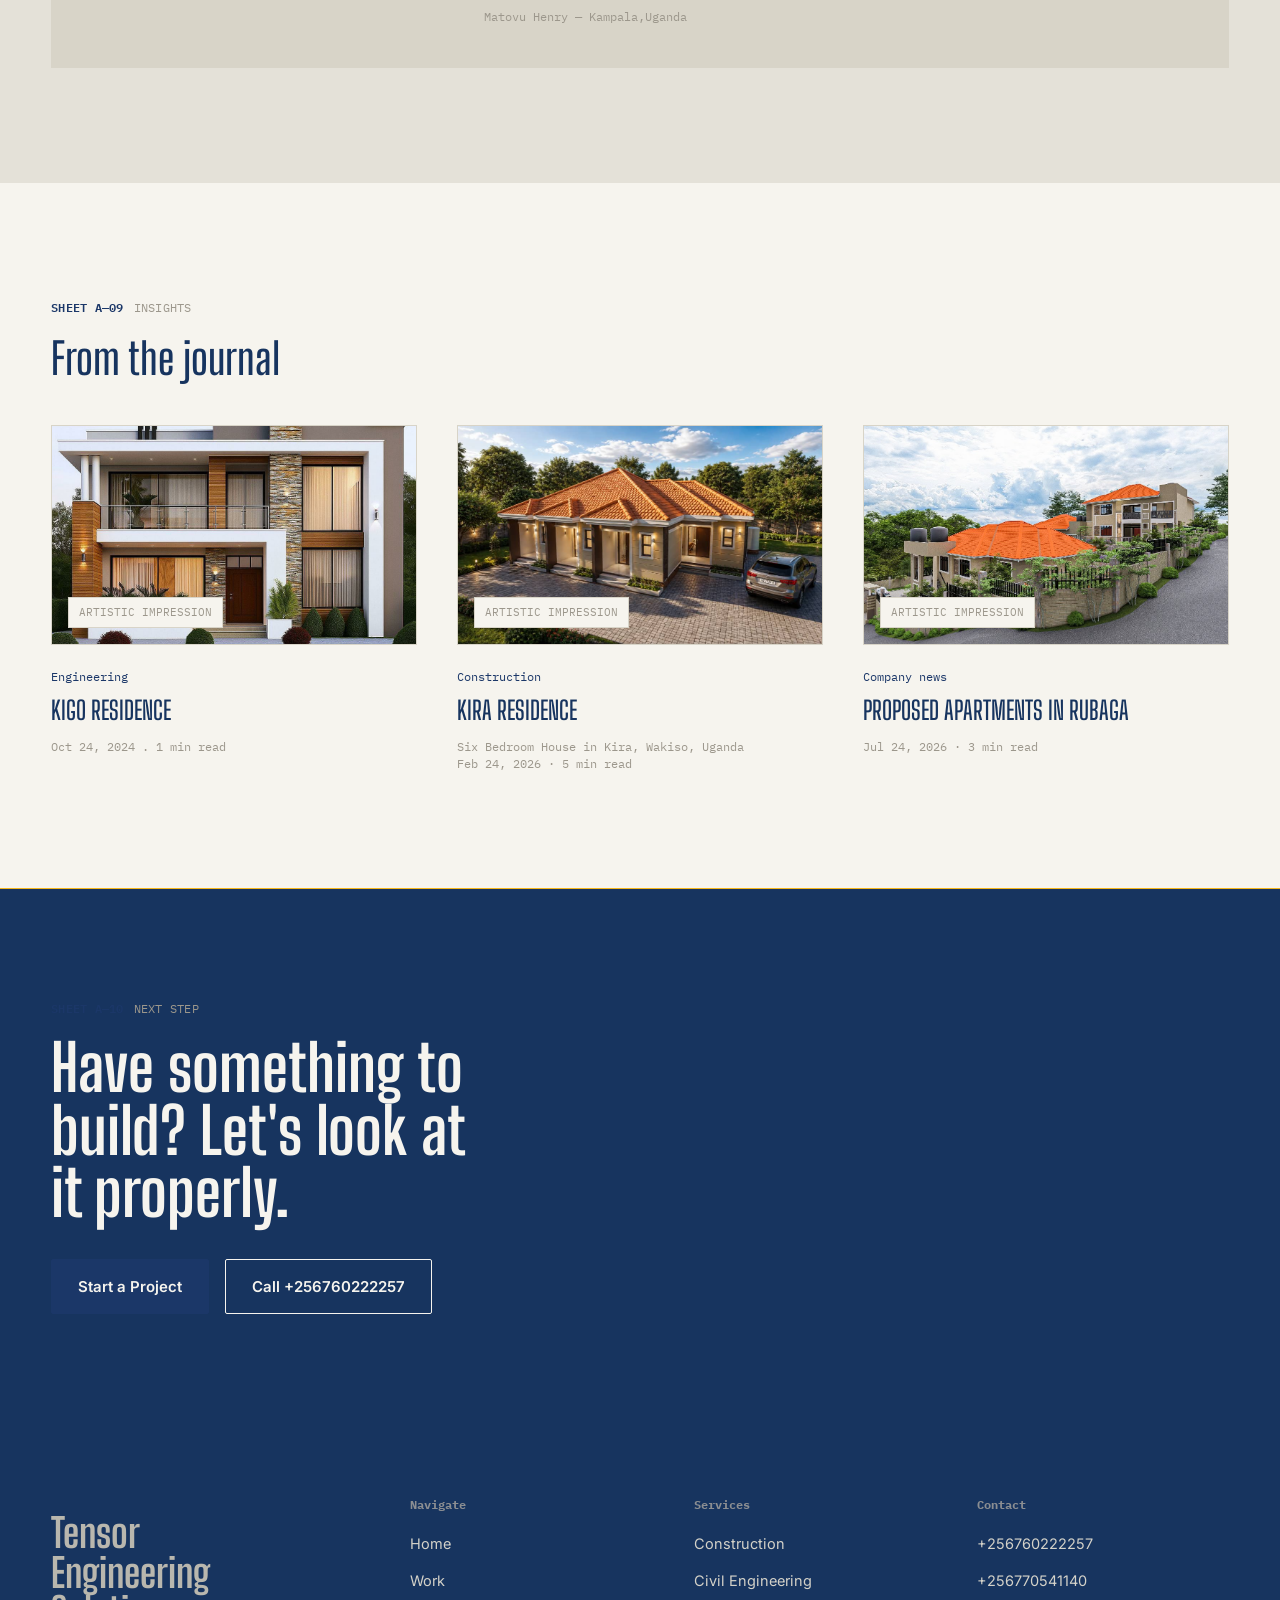
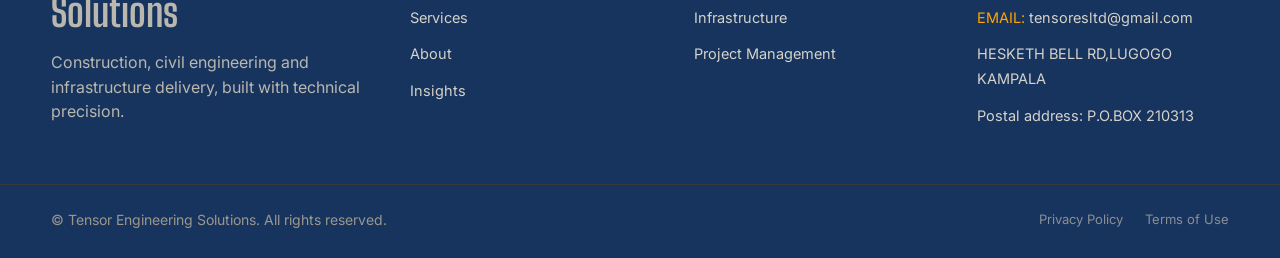
==== commit c648451c: "Update index.html" ====
--- a/index.html
+++ b/index.html
@@ -91,7 +91,7 @@
       </div>
     </div>
 
-    <div class="container hero-body">
+    <div class="container hero-body" style="background-image: url('image.png');">
       <p class="hero-kicker">Tensor Engineering Solutions</p>
       <h1 class="display-1">Precision is the promise.</h1>
       <p class="hero-sub">We plan, engineer and build construction and infrastructure projects that are measured twice and delivered once — from the first site survey to the final inspection.</p>
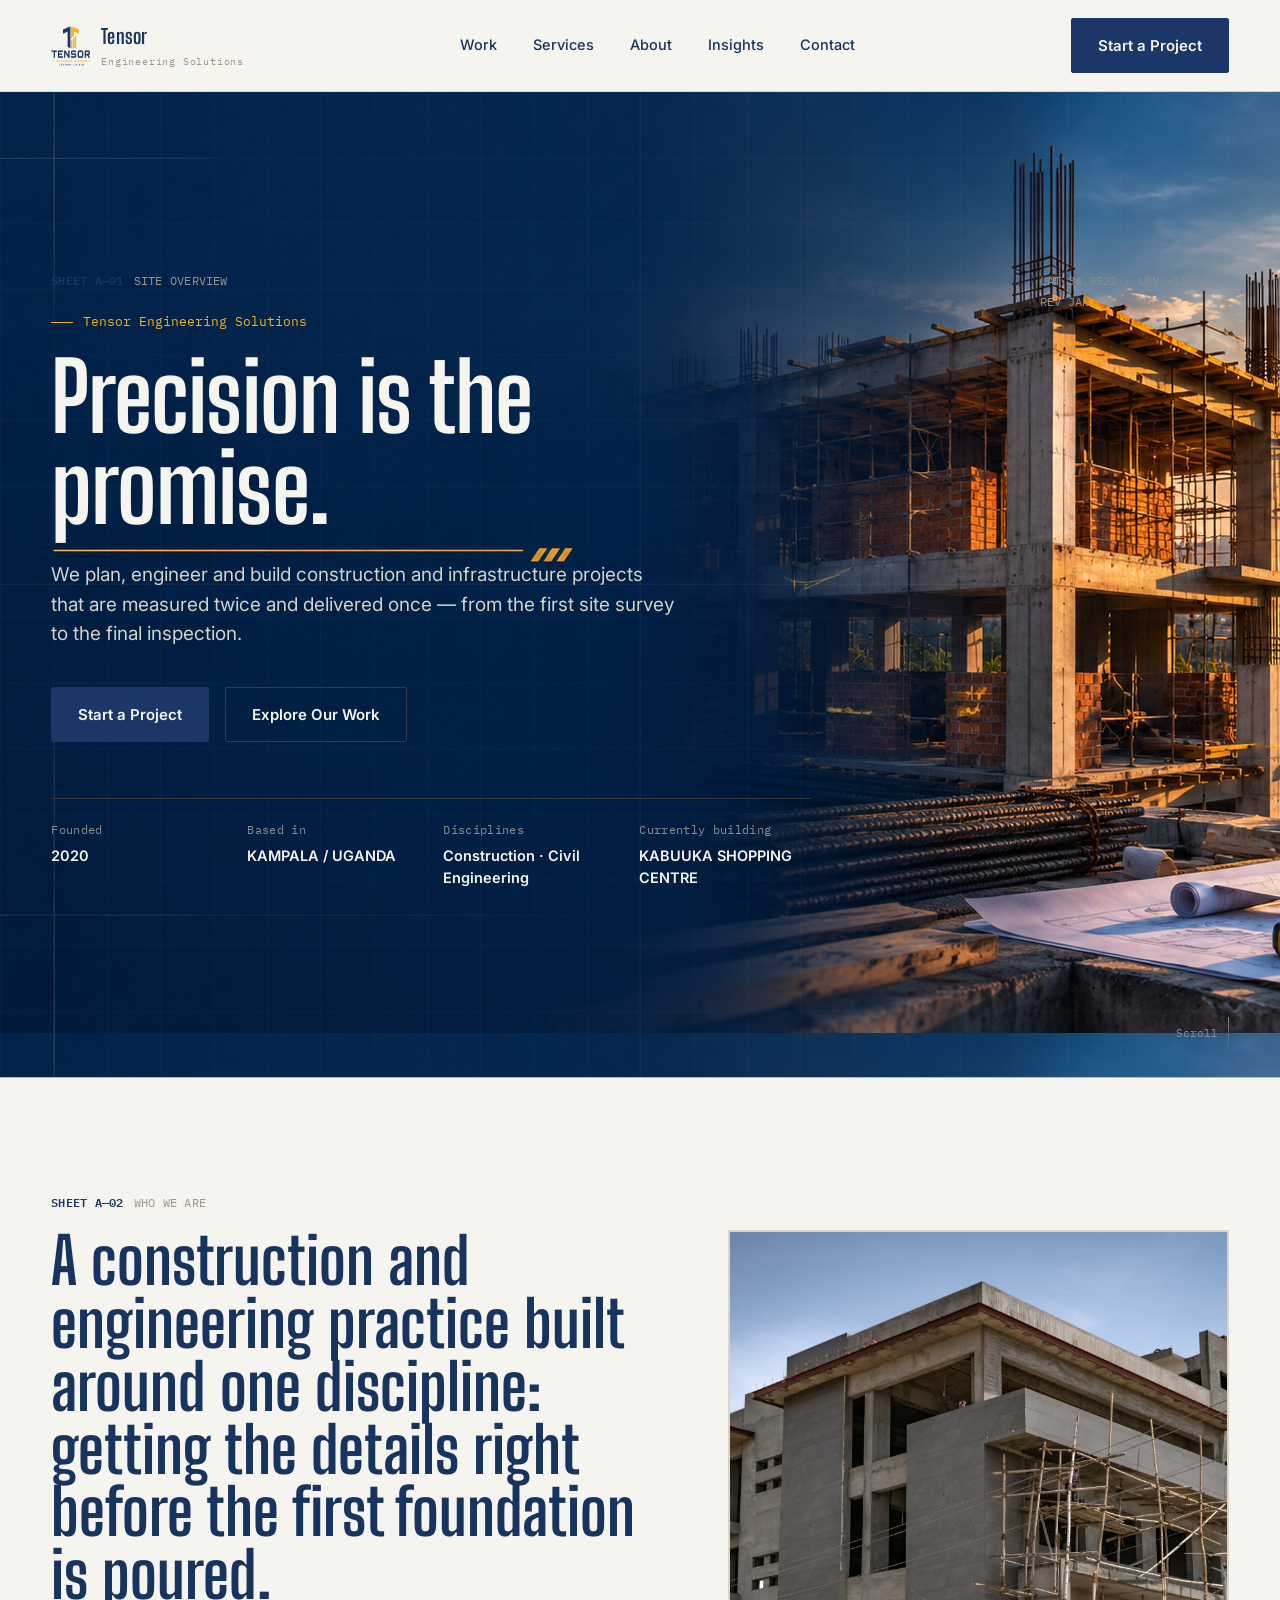
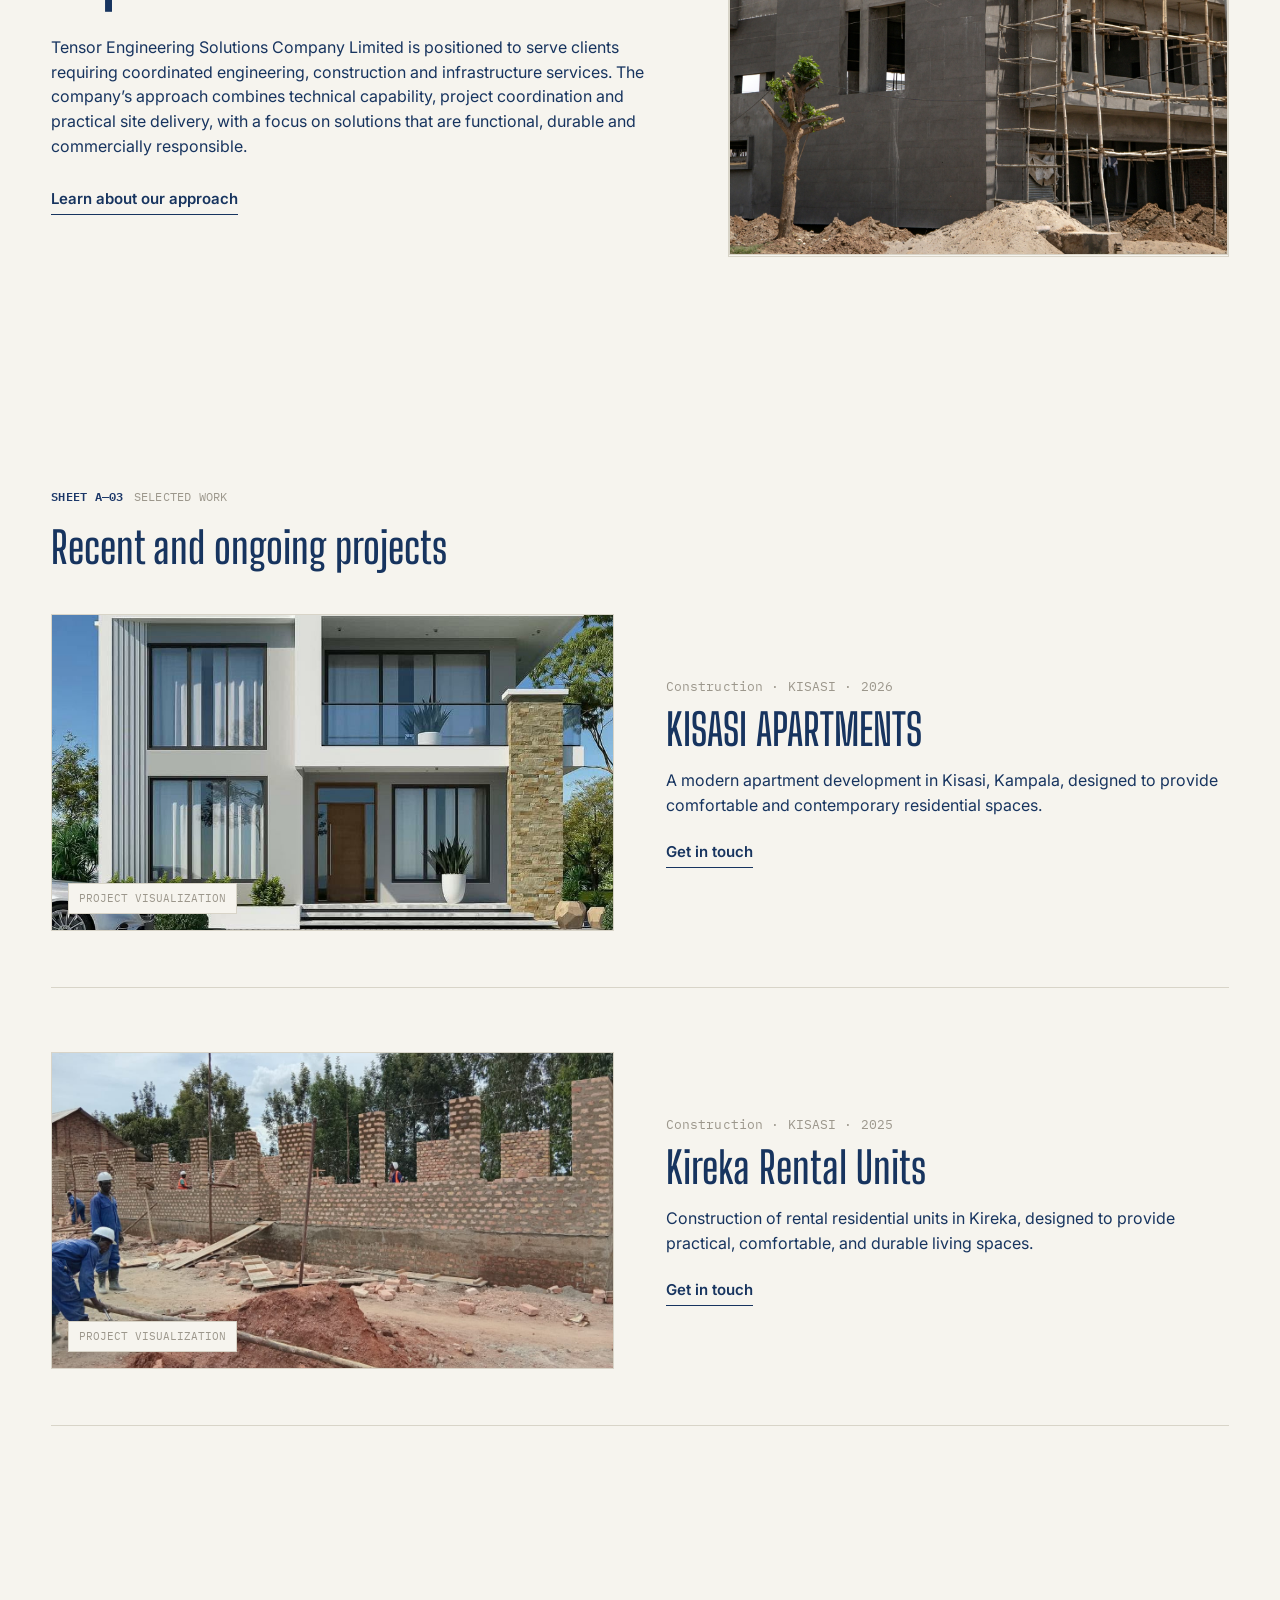
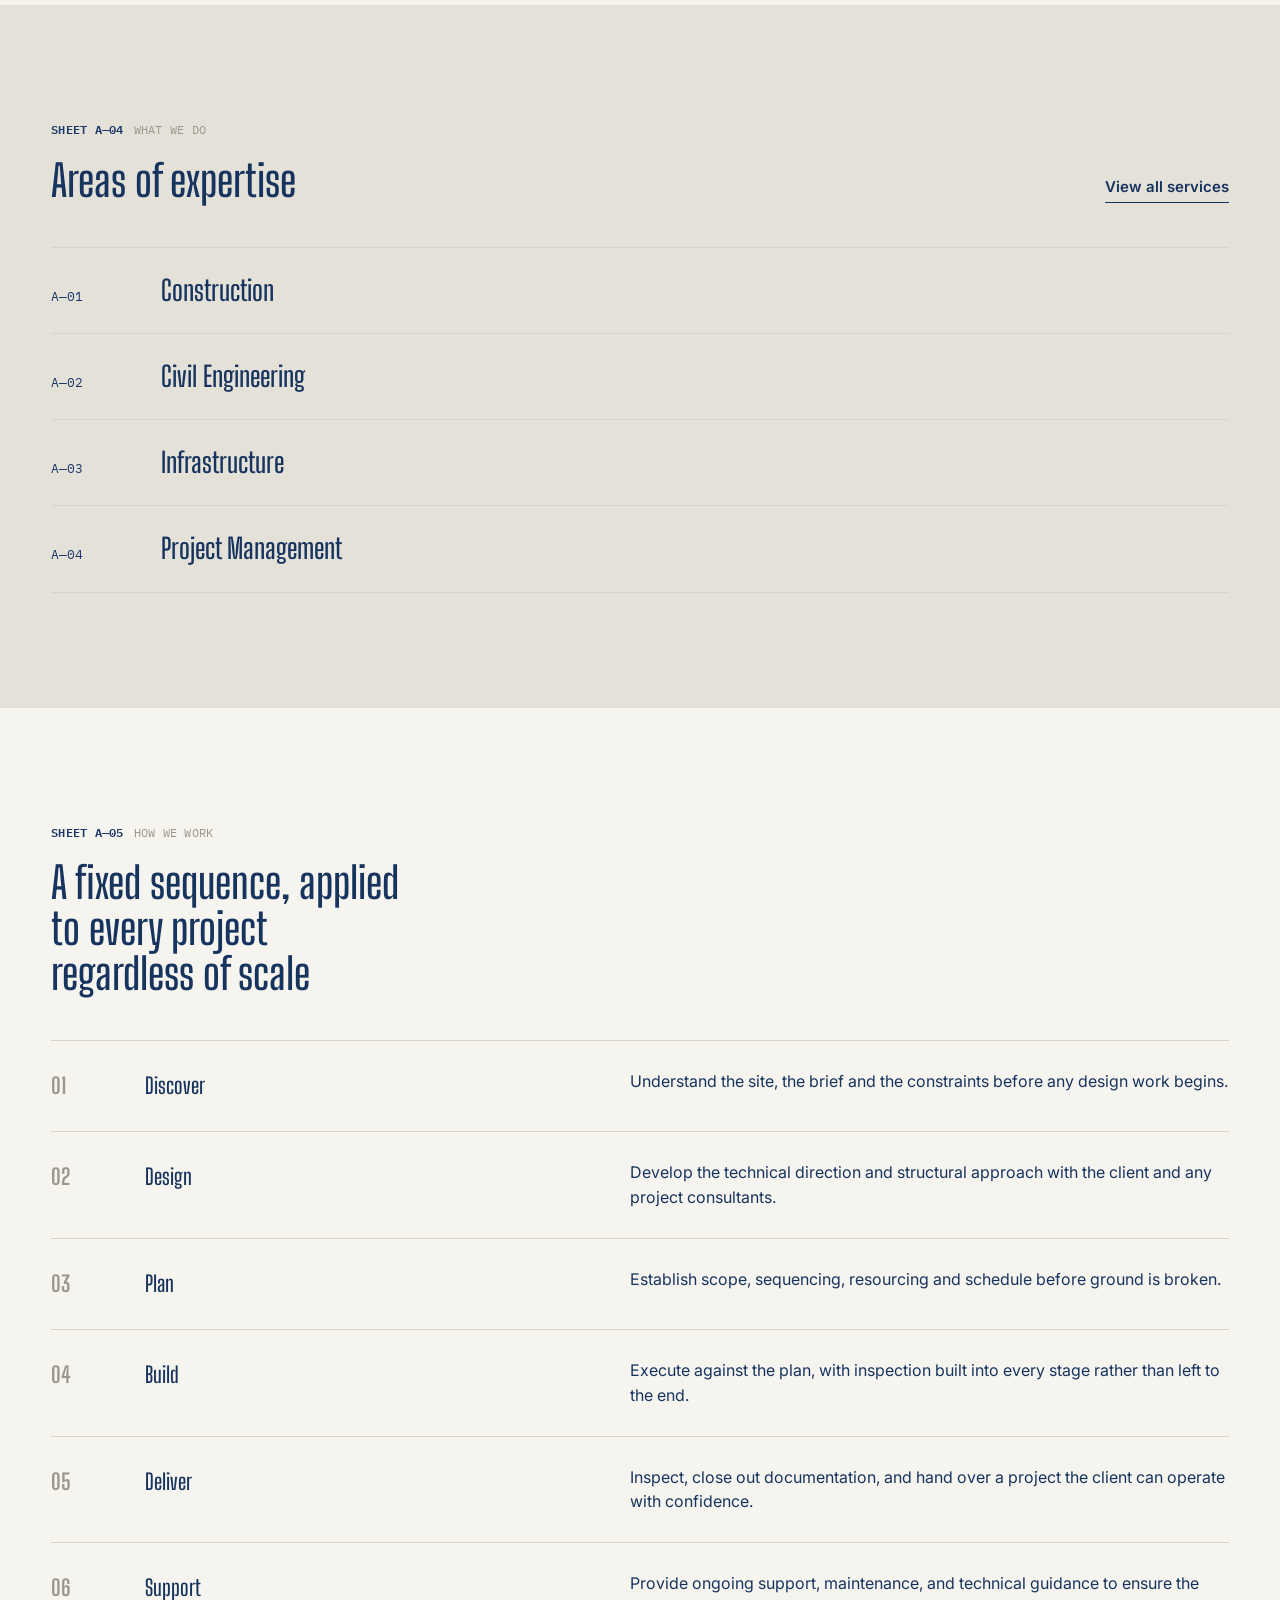
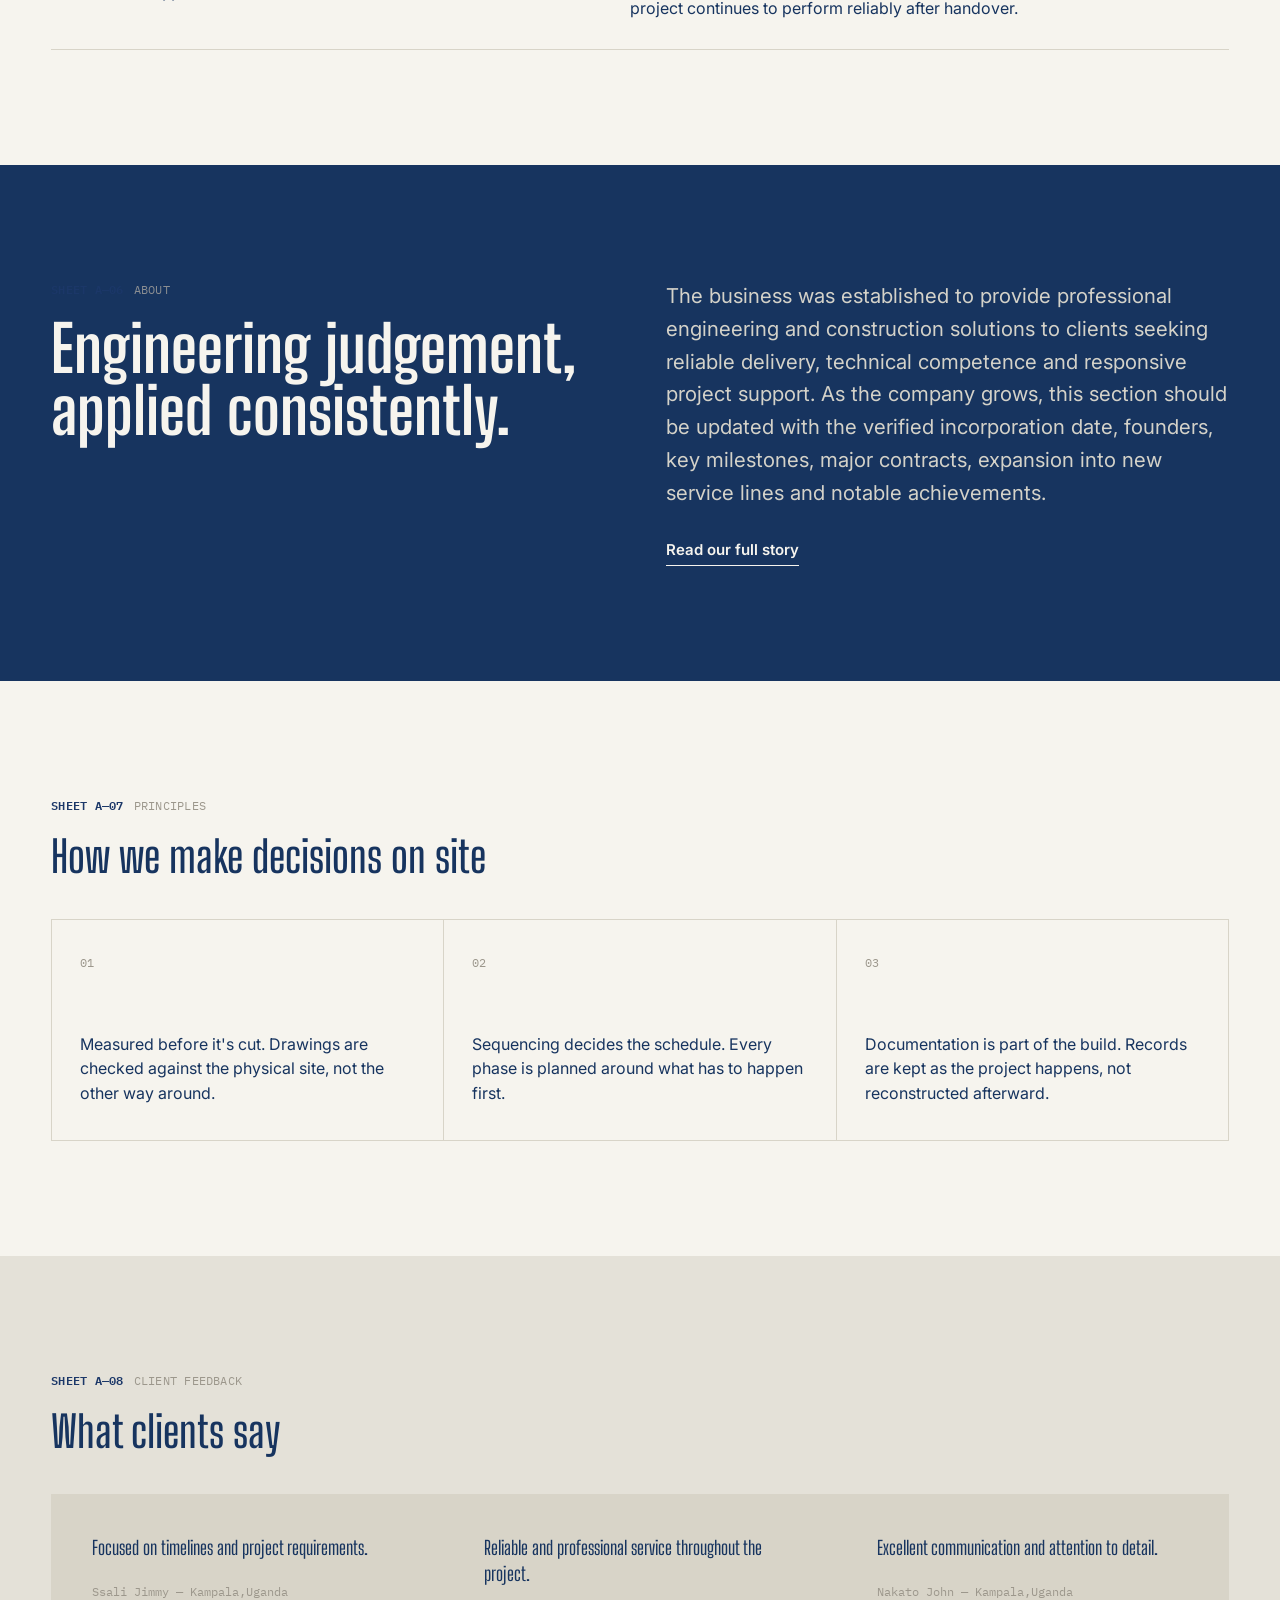
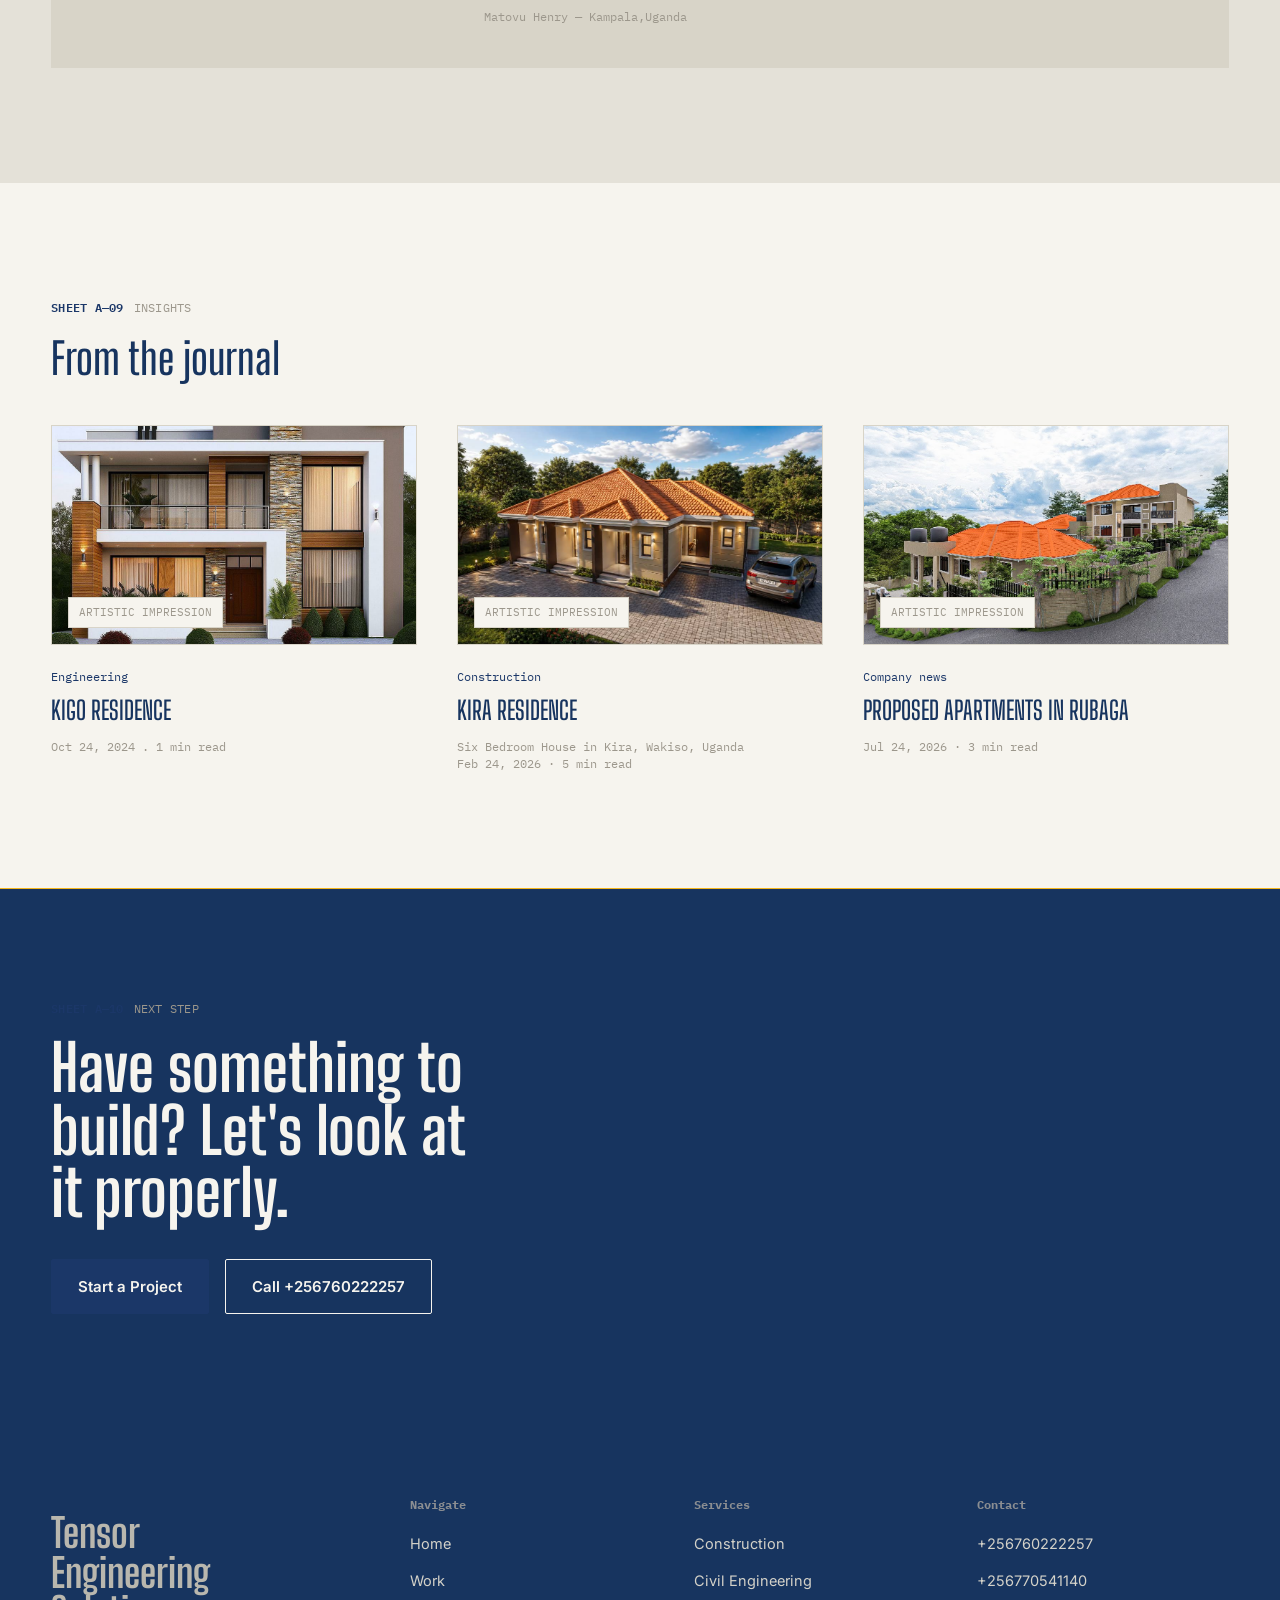
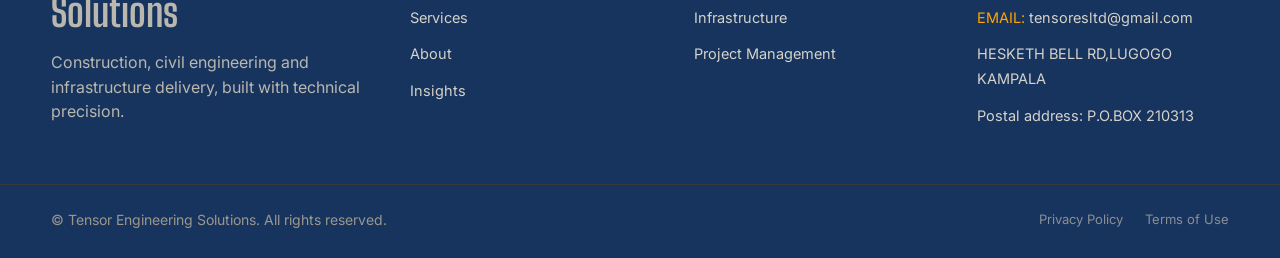
==== commit 64c94718: "Update index.html" ====
--- a/index.html
+++ b/index.html
@@ -69,7 +69,7 @@
 <main id="main">
 
   <!-- ============ HERO ============ -->
-  <section class="hero" data-hero-reveal>
+  <section class="hero" data-hero-reveal  style="background-image: url('image.png');">
     <div class="blueprint-grid" aria-hidden="true">
       <svg preserveAspectRatio="none" viewBox="0 0 1440 900">
         <defs>
@@ -91,7 +91,7 @@
       </div>
     </div>
 
-    <div class="container hero-body" style="background-image: url('image.png');">
+    <div class="container hero-body" >
       <p class="hero-kicker">Tensor Engineering Solutions</p>
       <h1 class="display-1">Precision is the promise.</h1>
       <p class="hero-sub">We plan, engineer and build construction and infrastructure projects that are measured twice and delivered once — from the first site survey to the final inspection.</p>
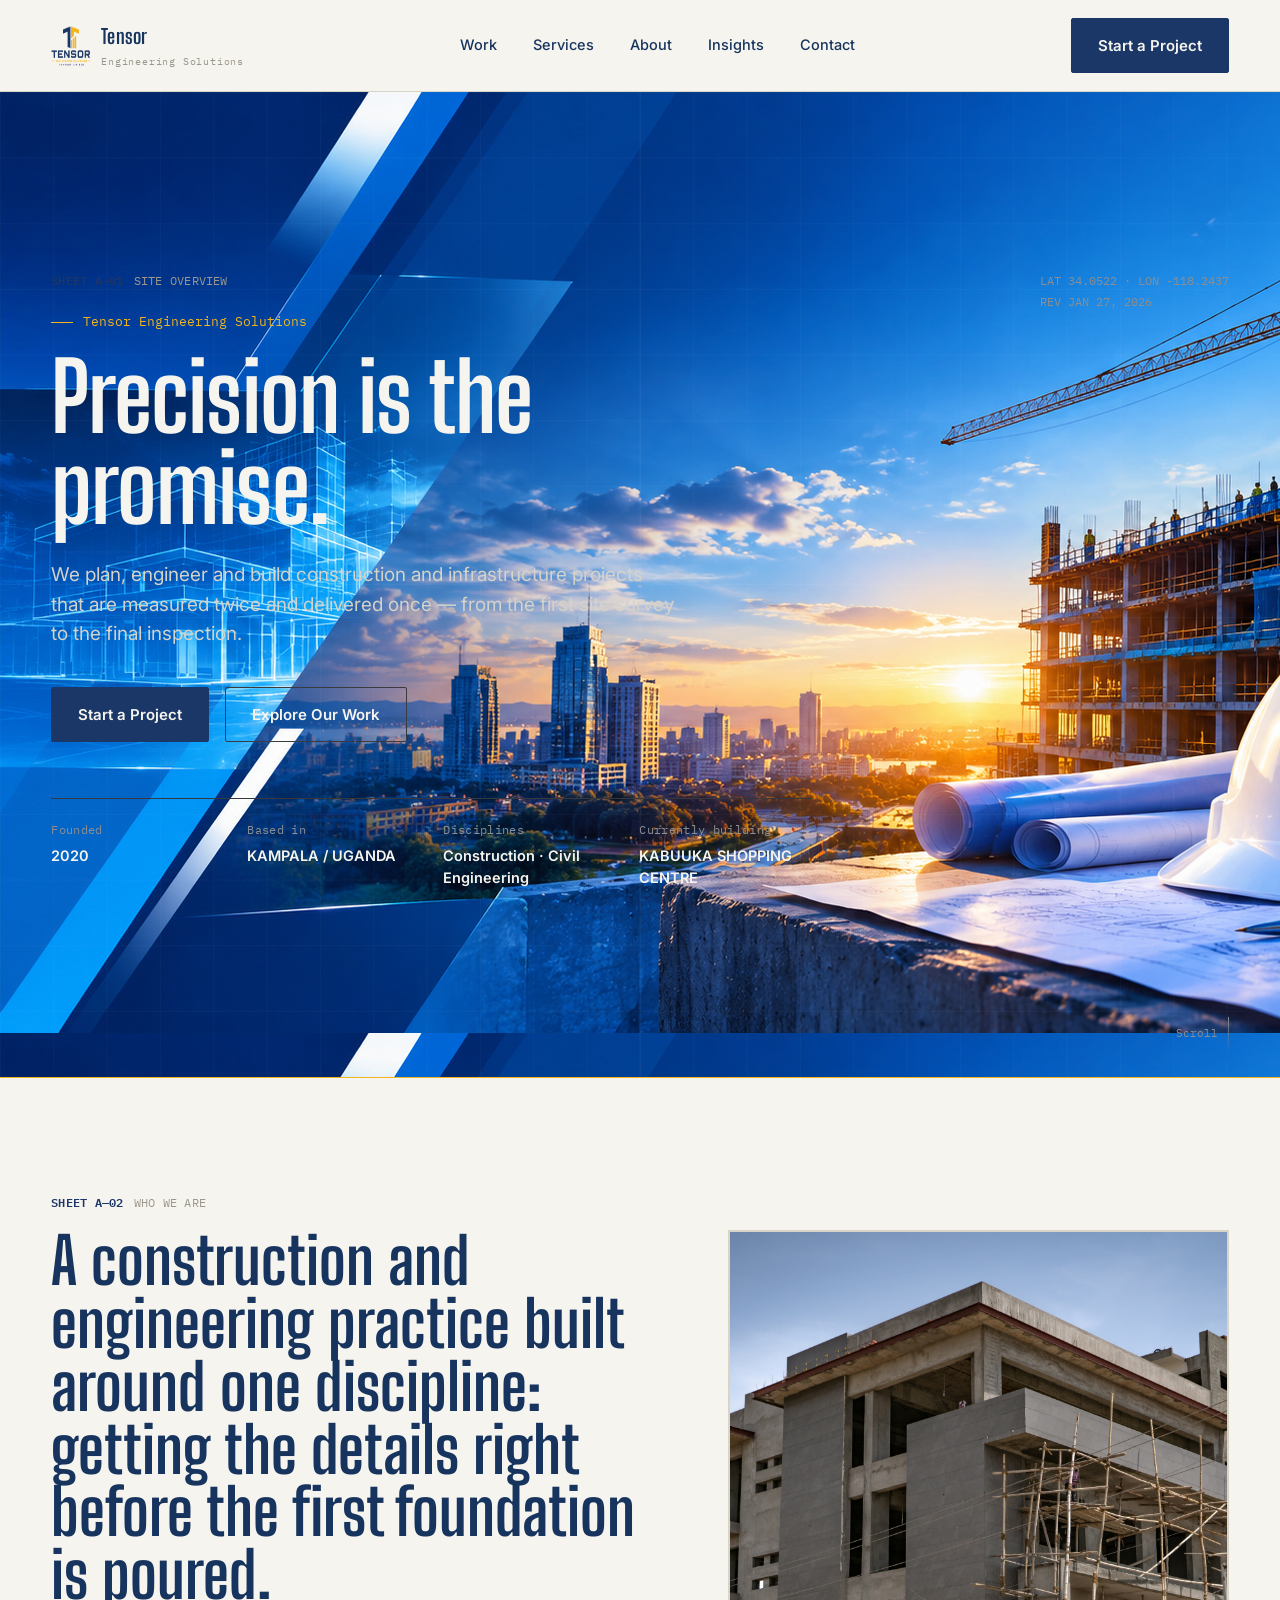
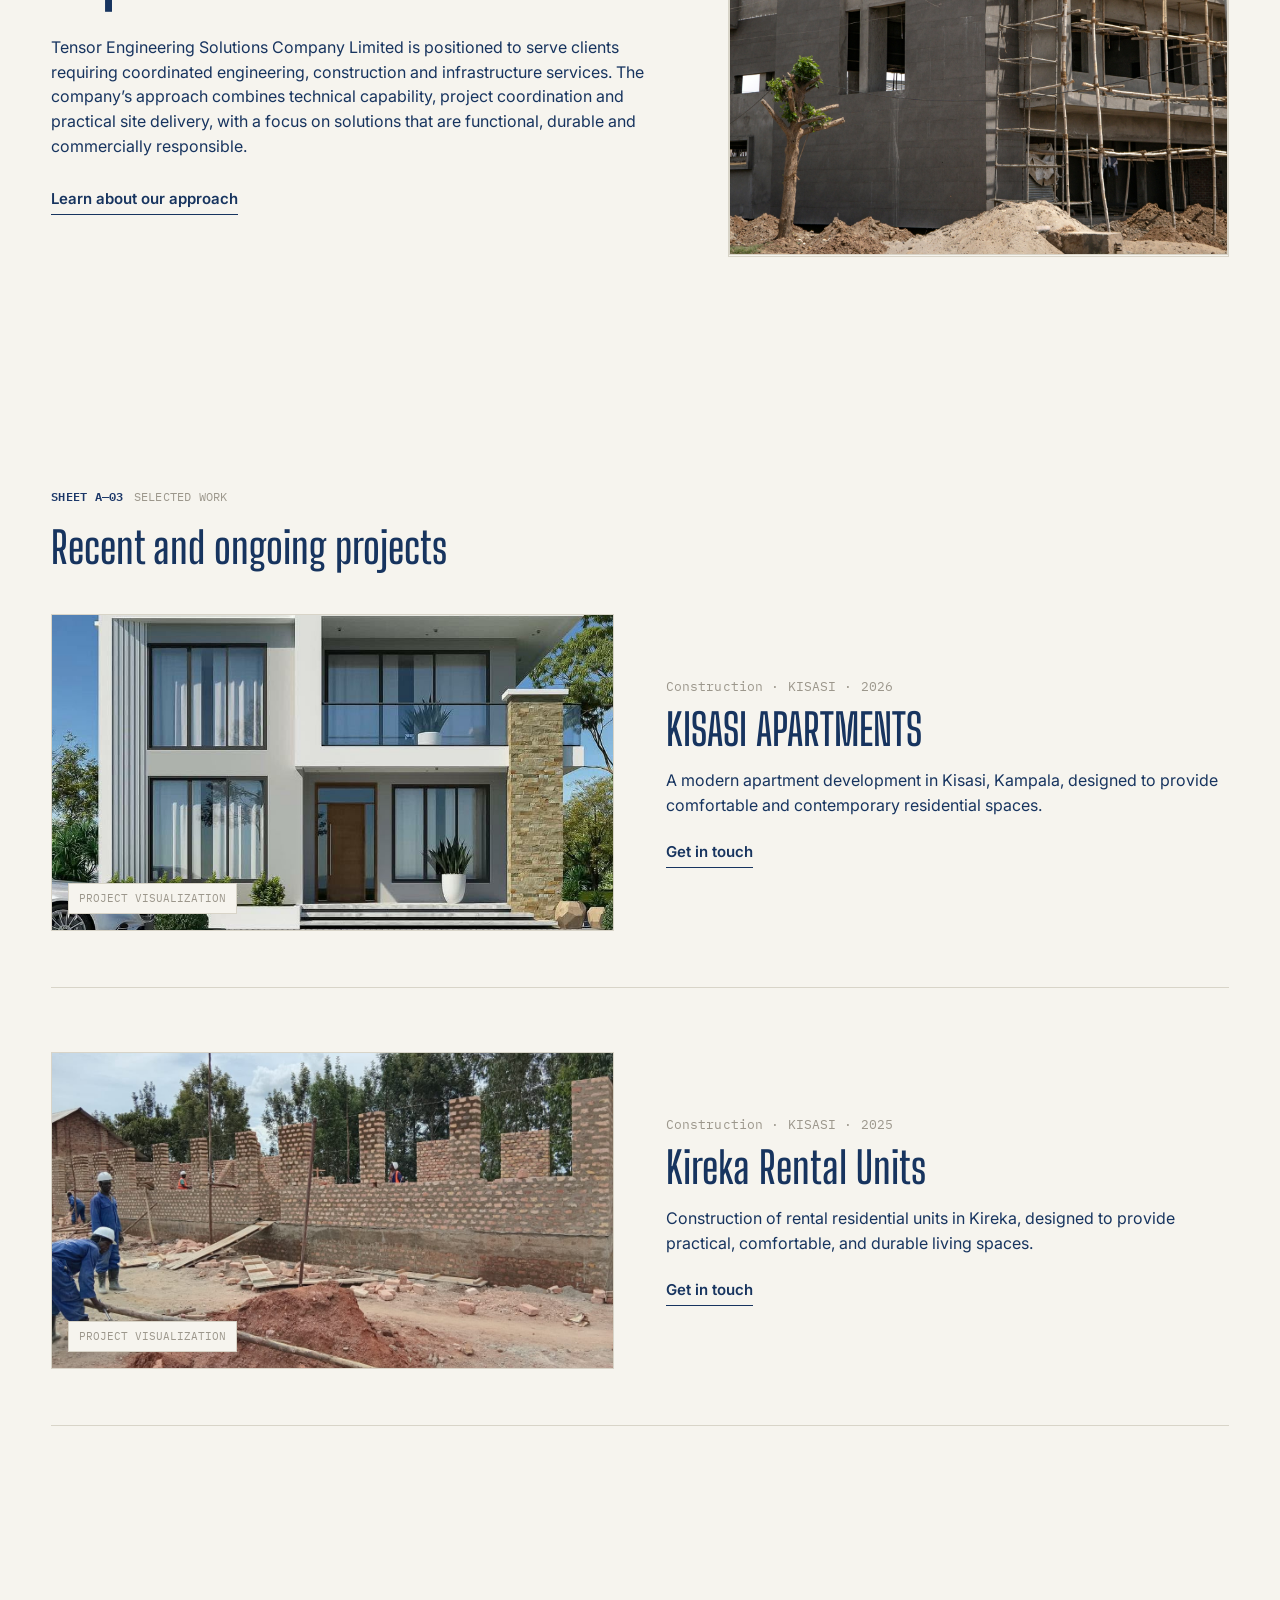
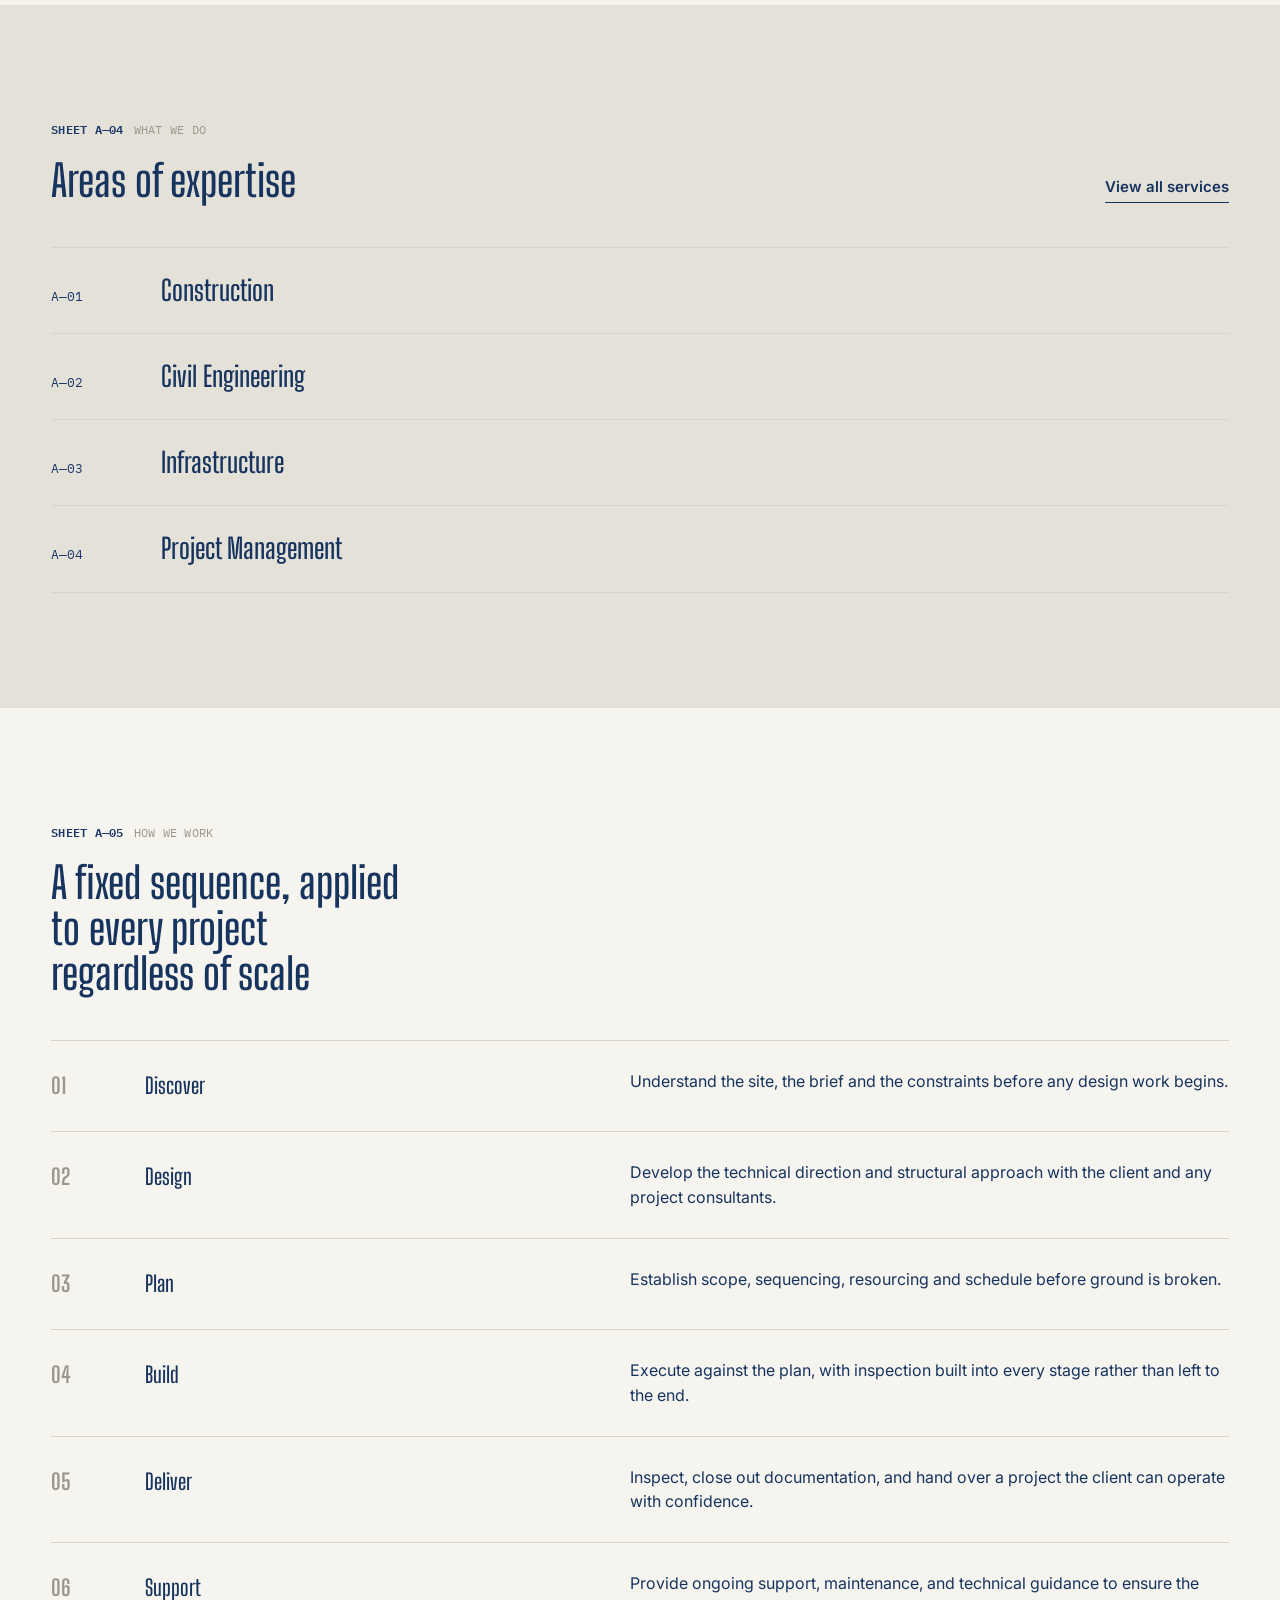
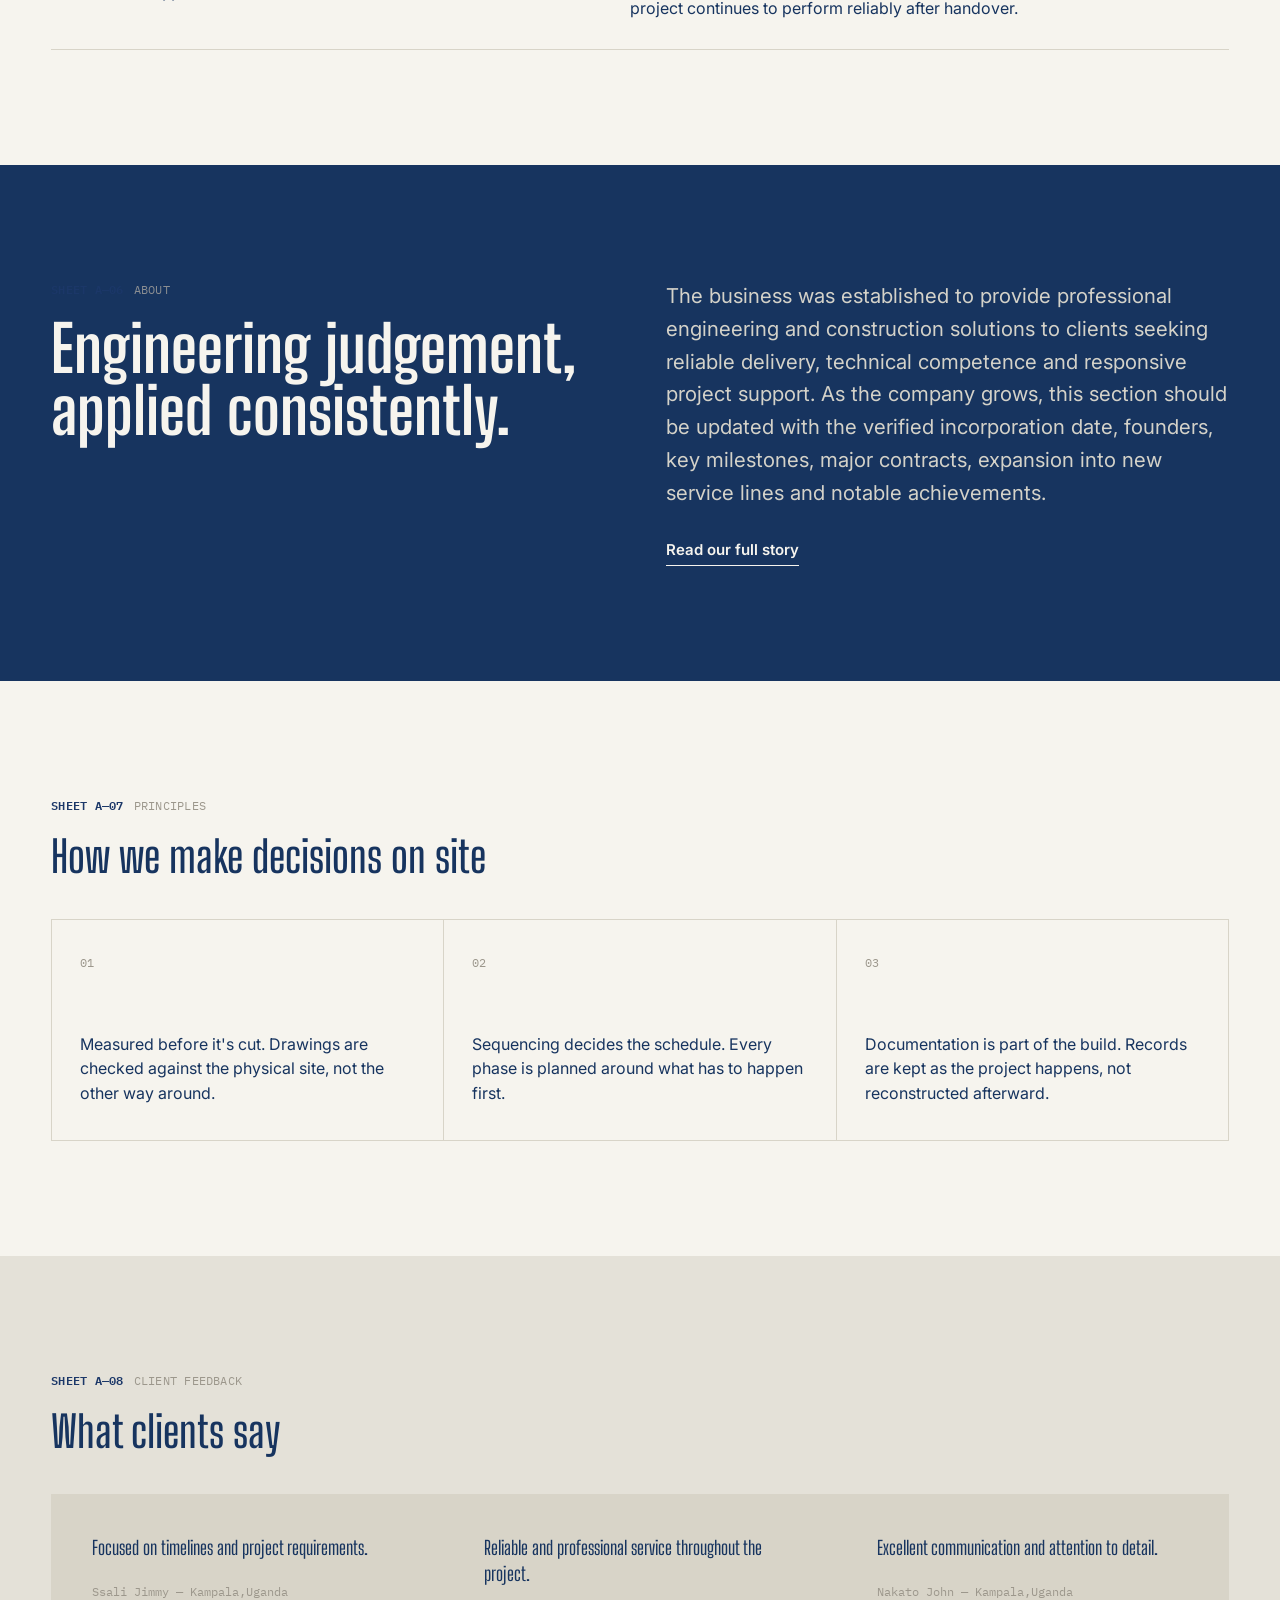
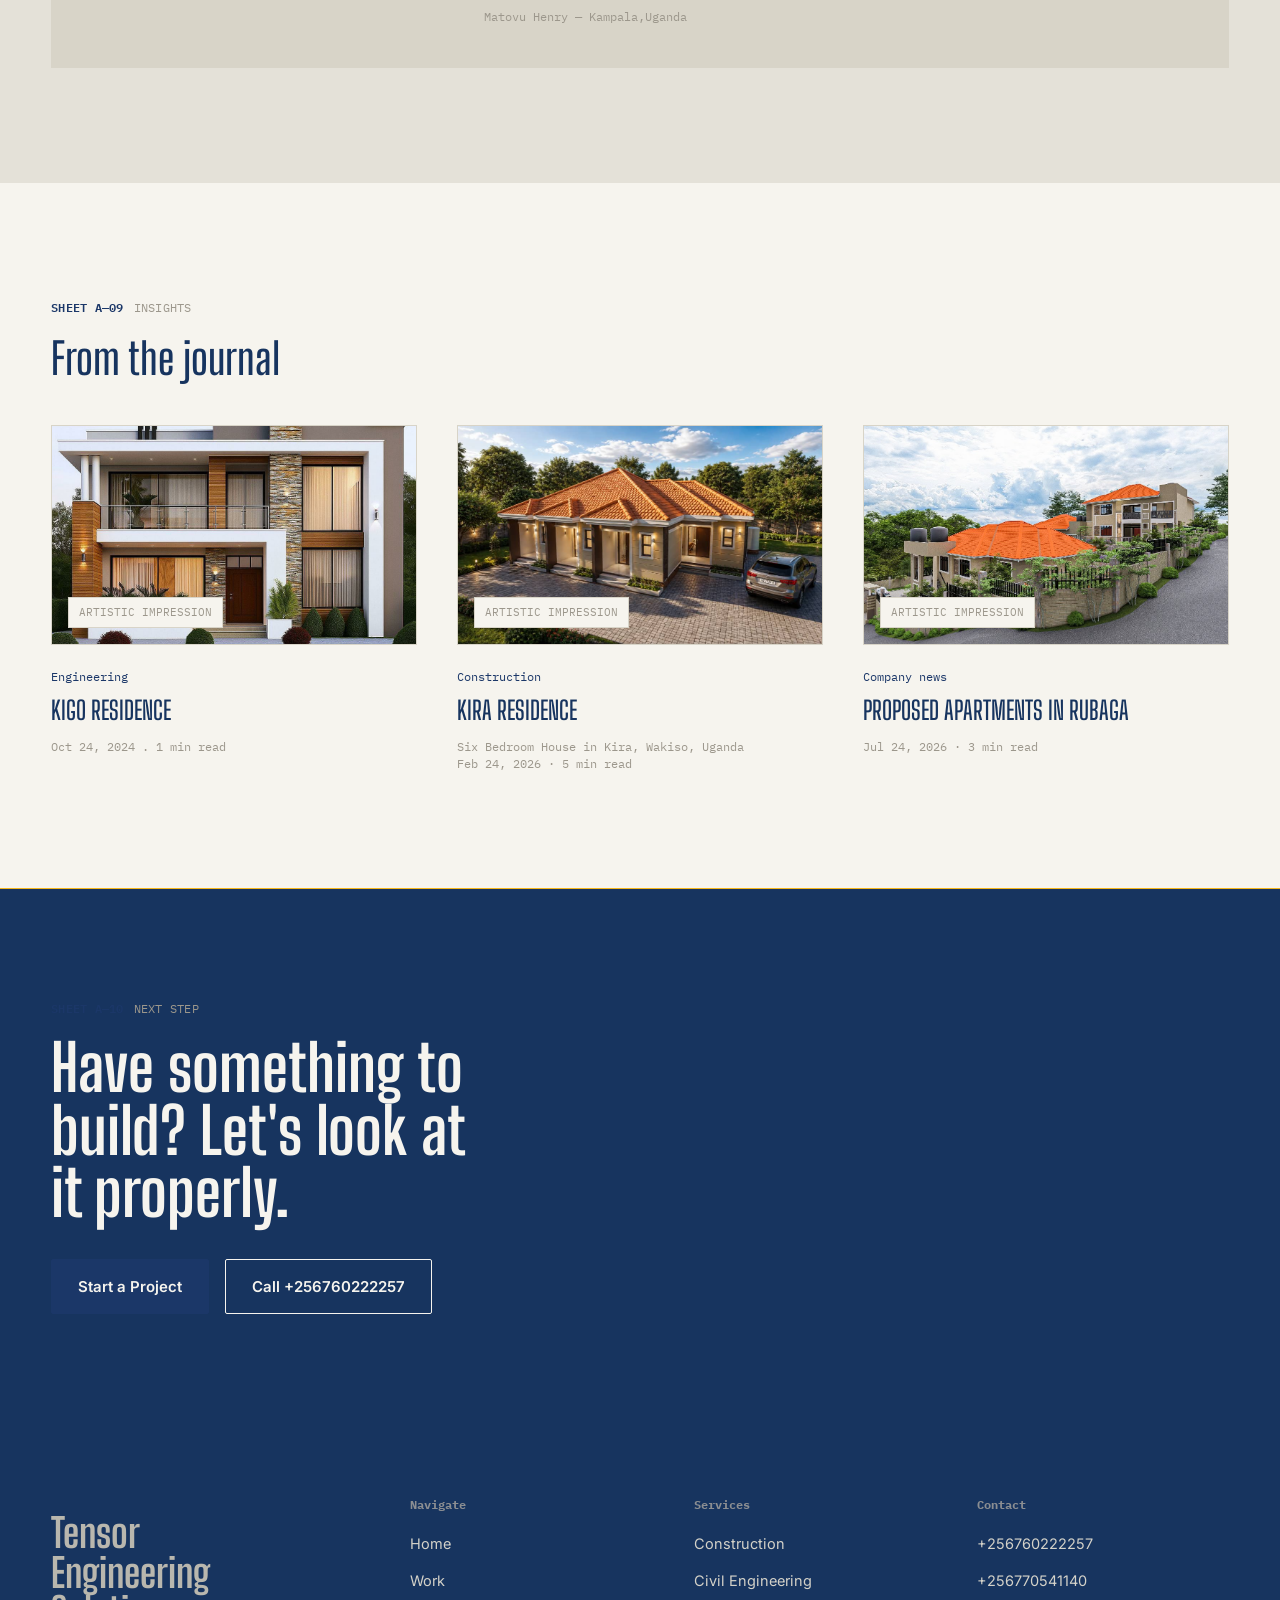
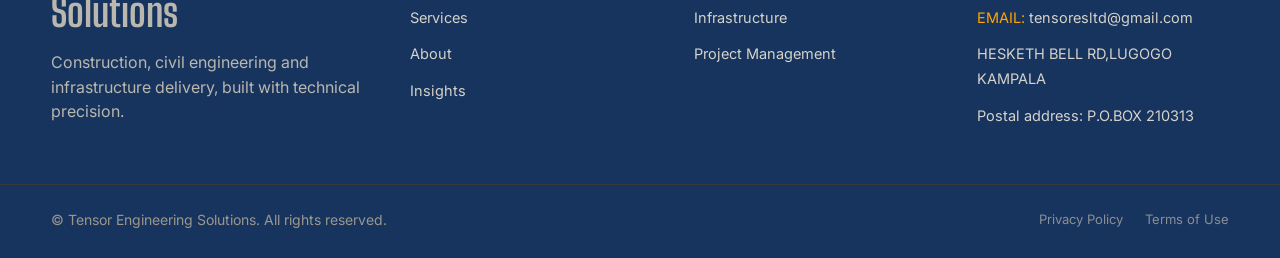
==== commit 8dd76917: "Update index.html" ====
(no text change in the page or its own stylesheets)
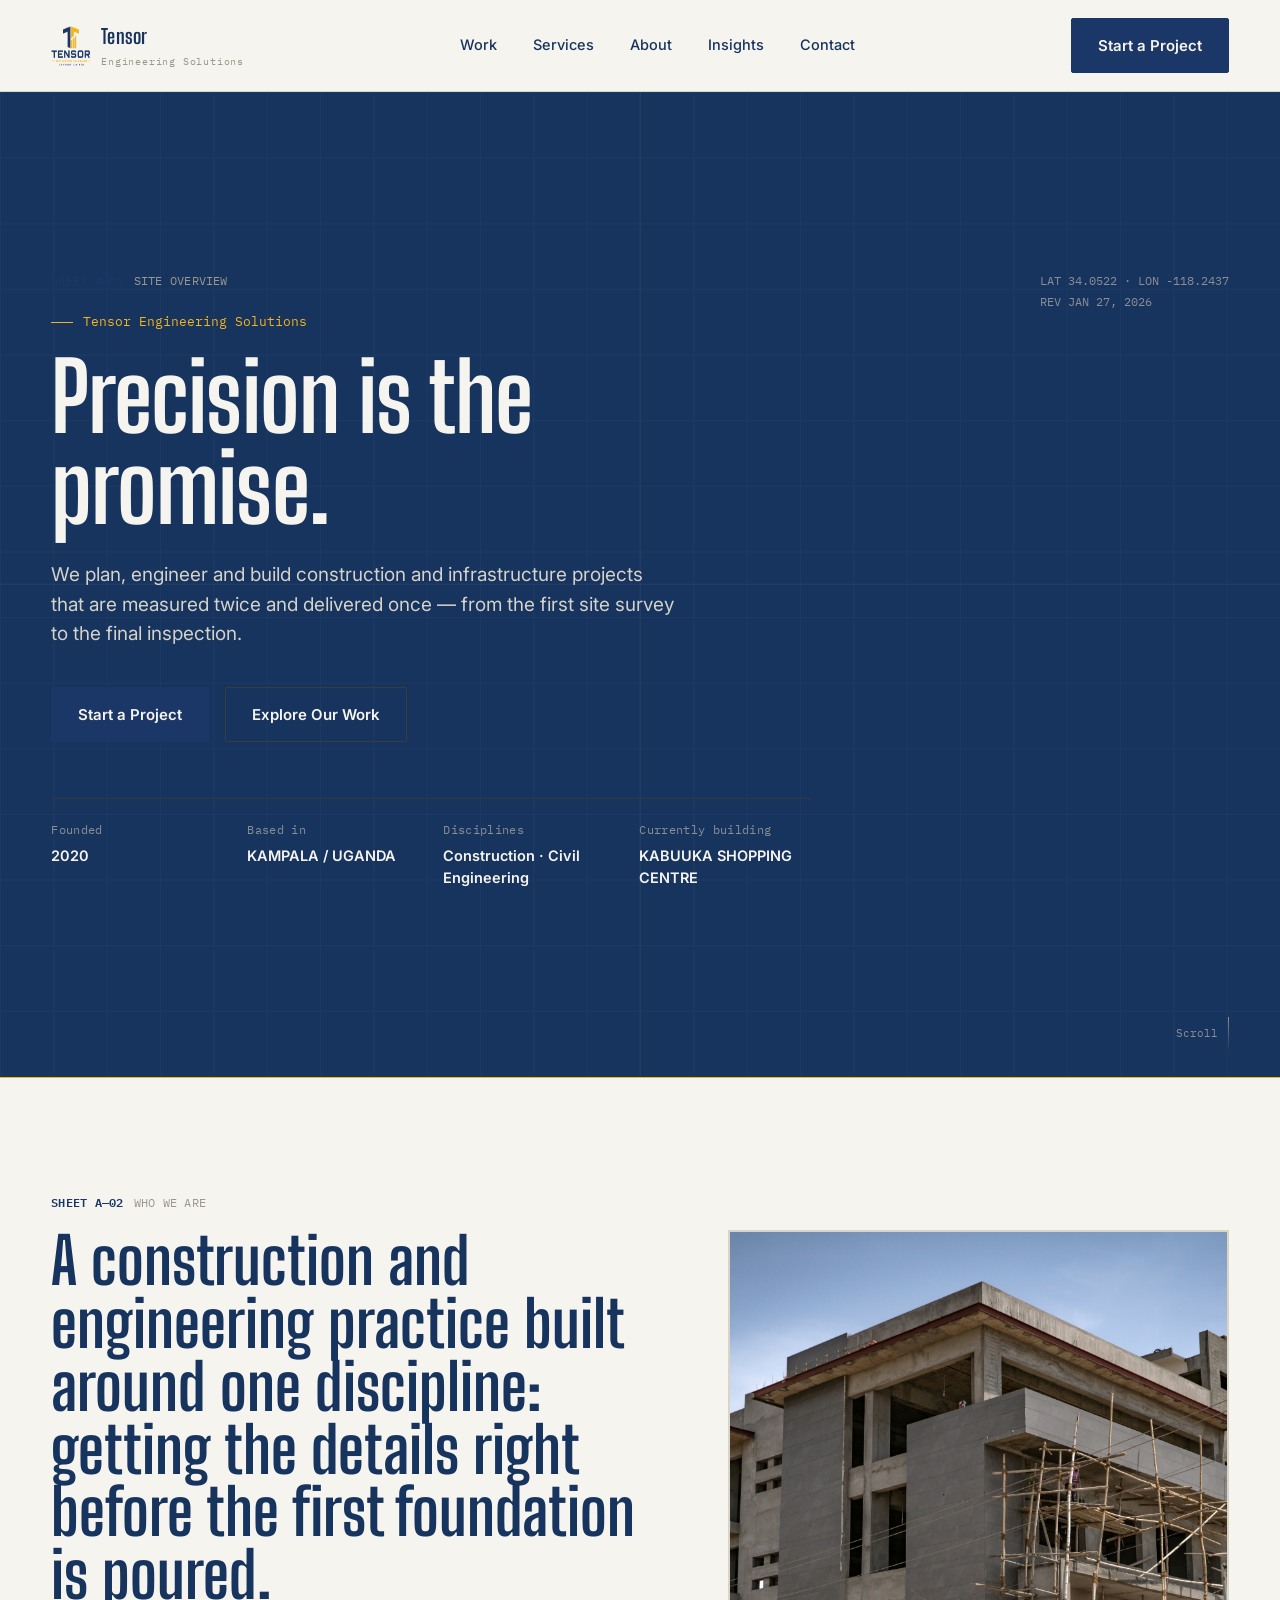
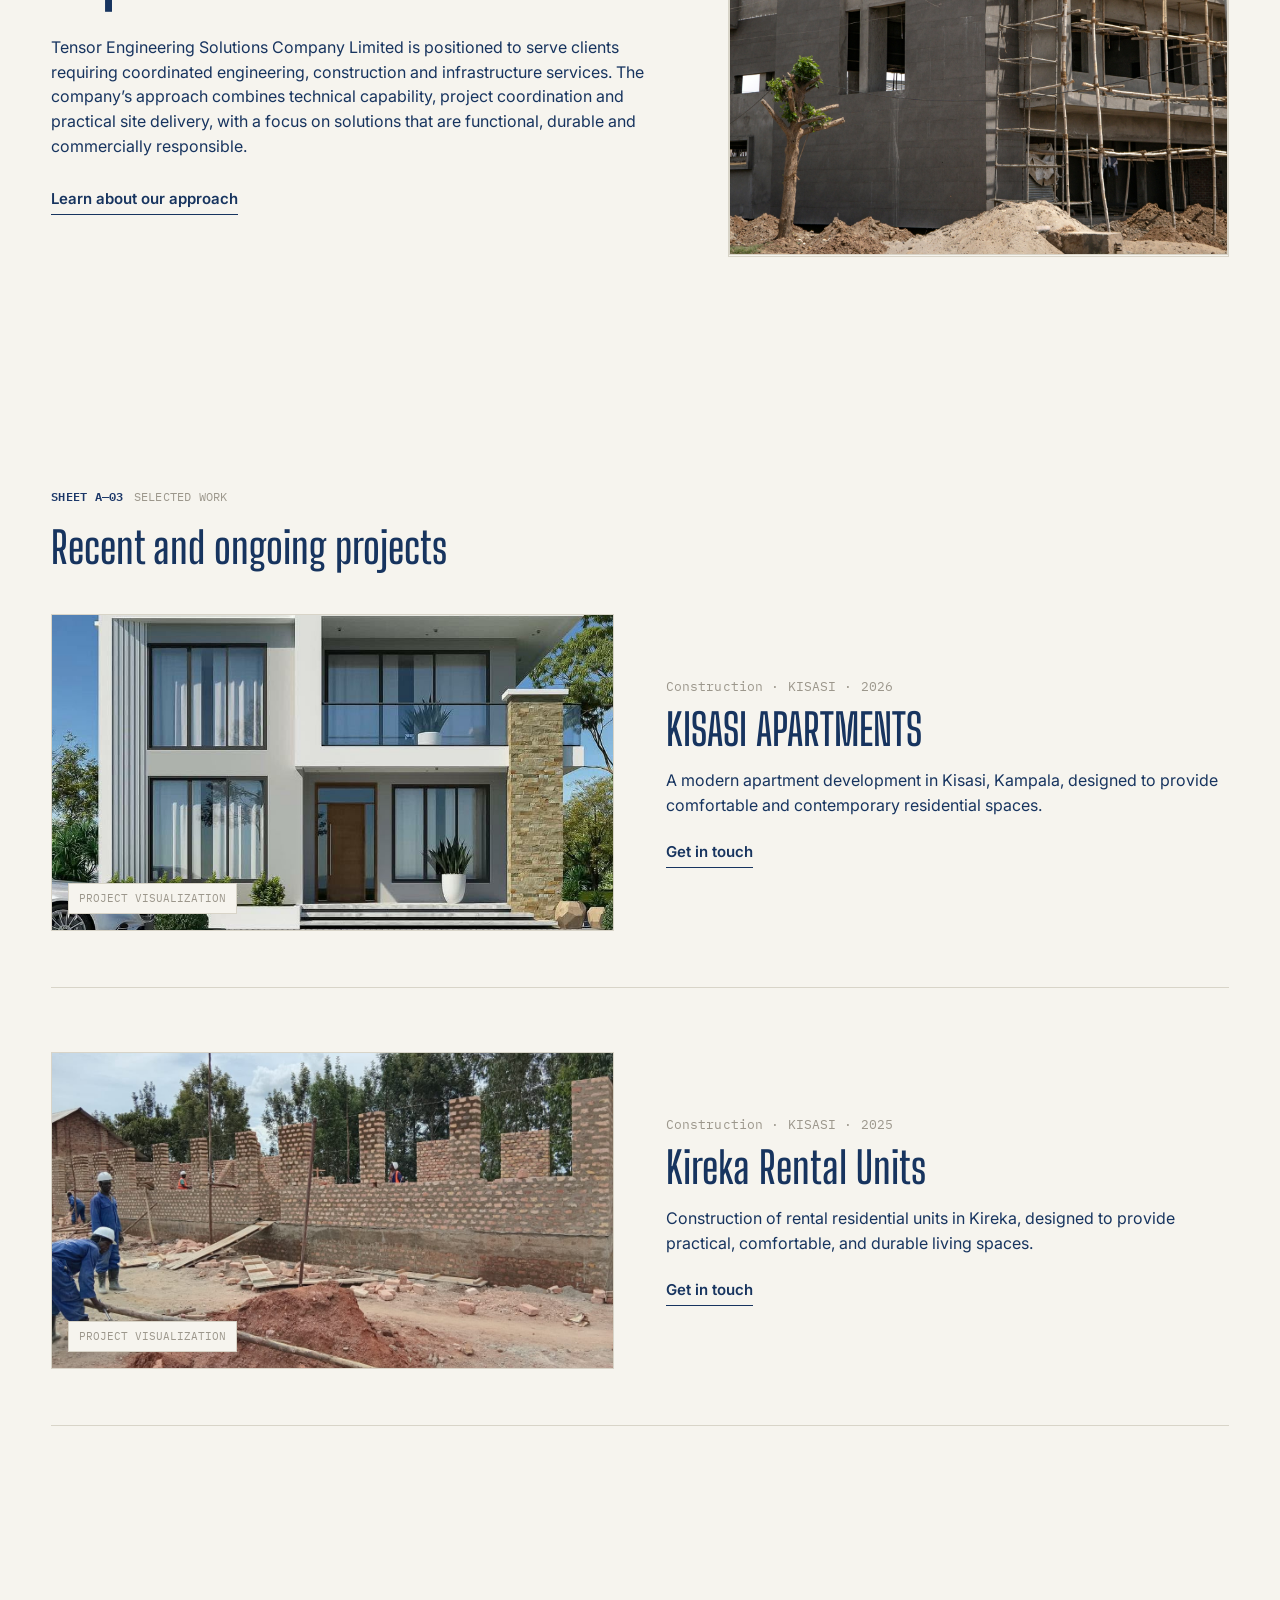
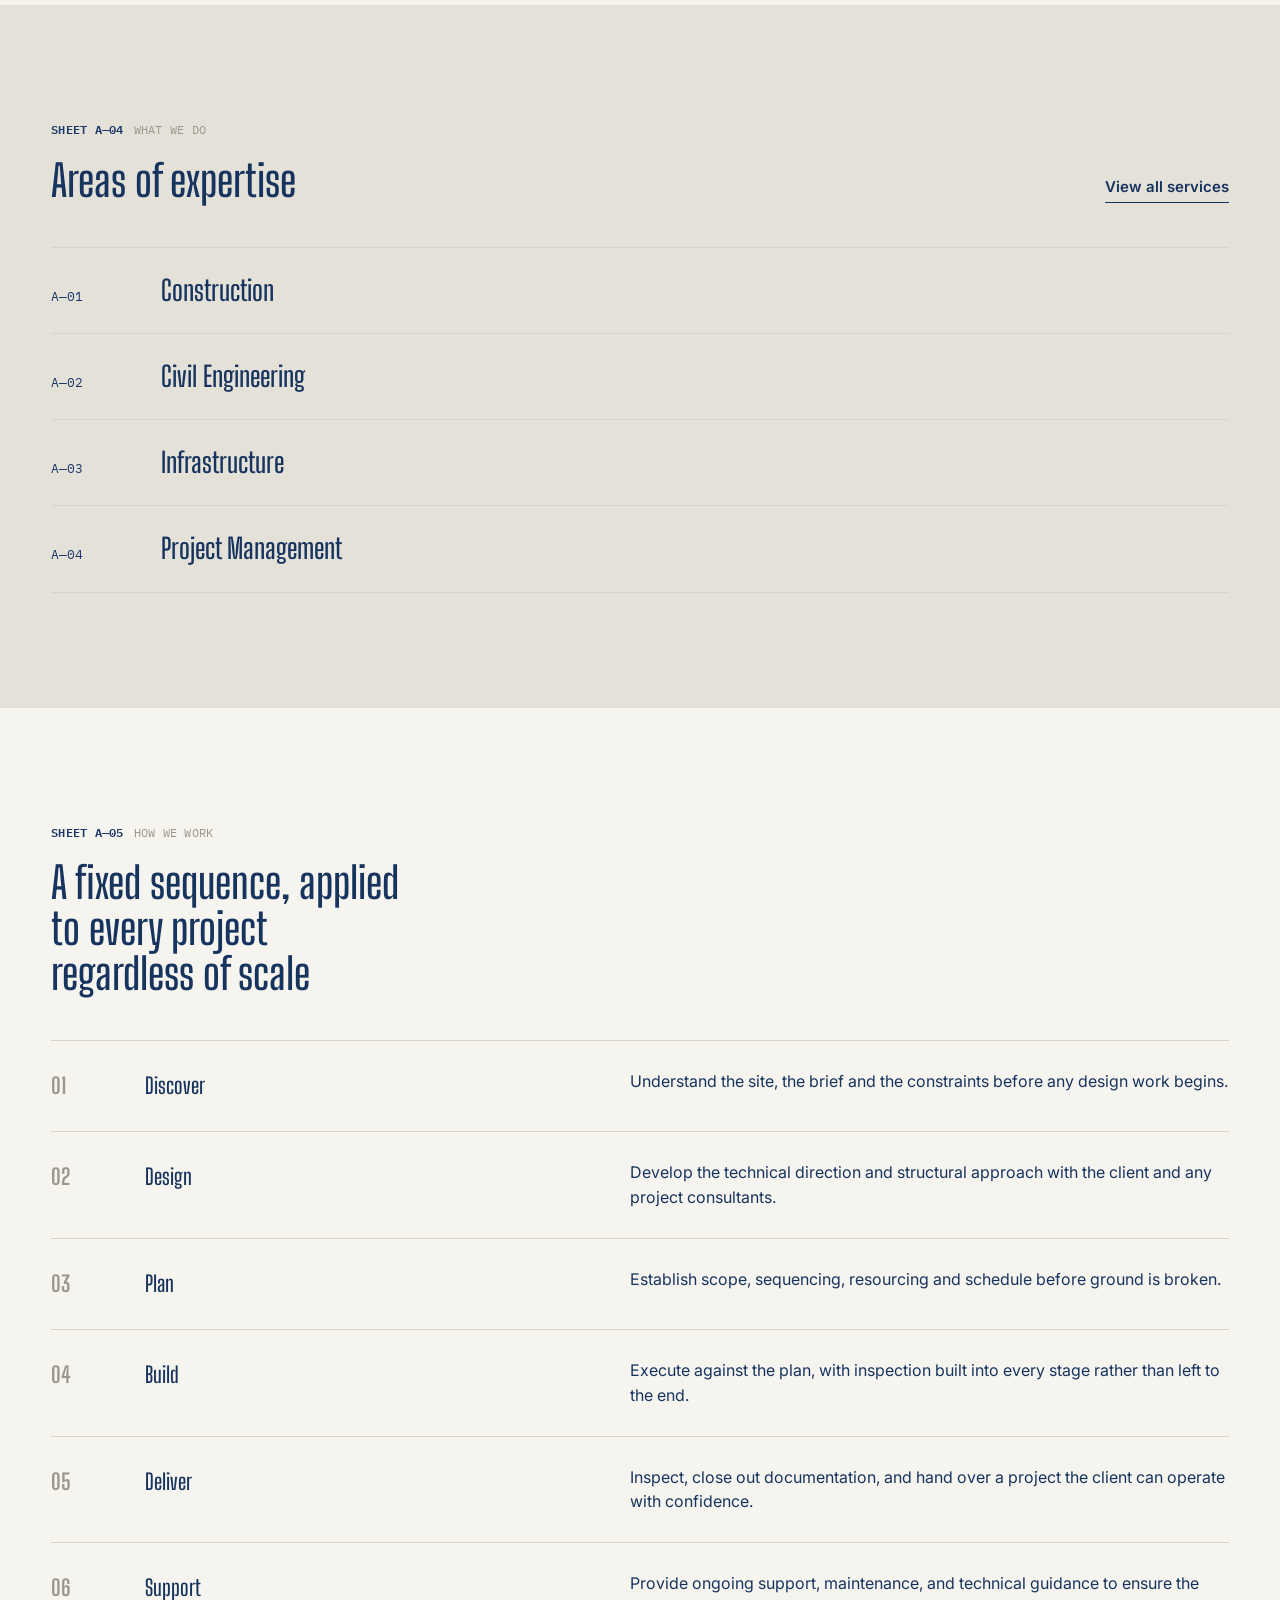
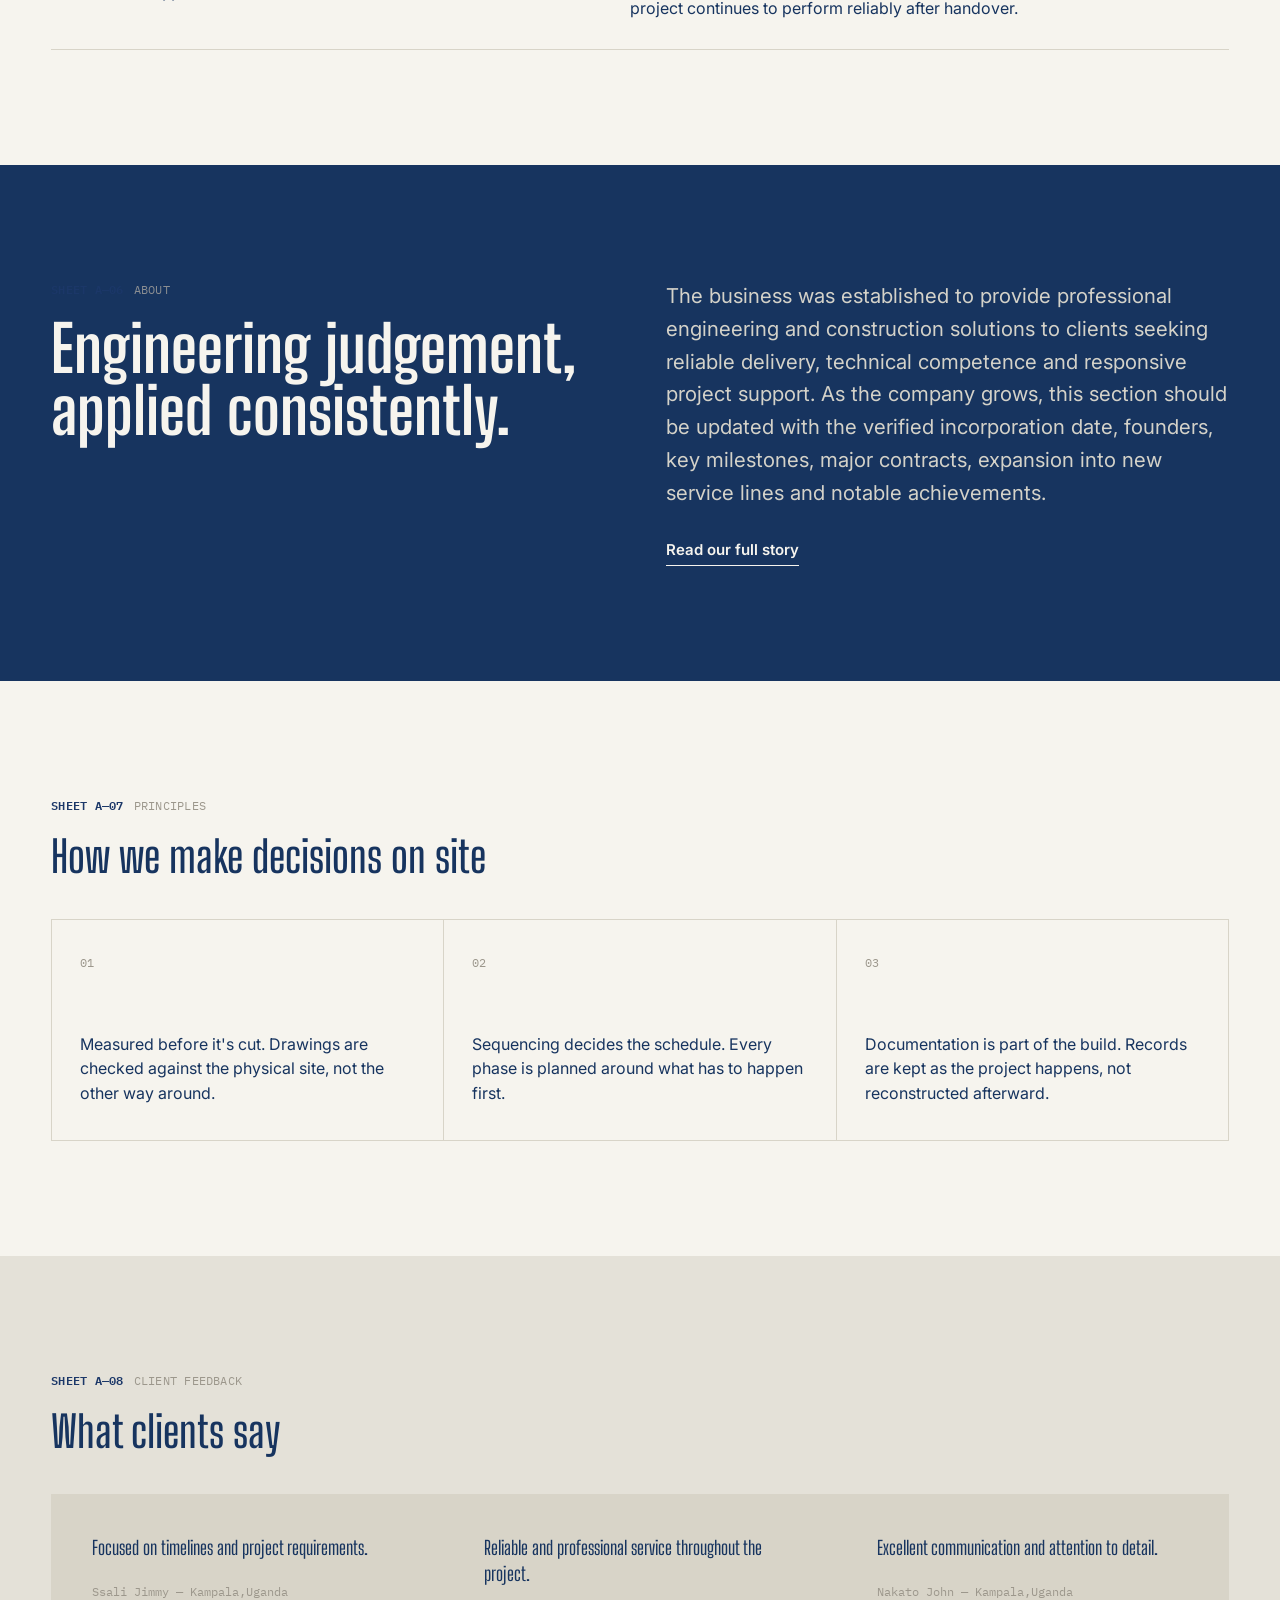
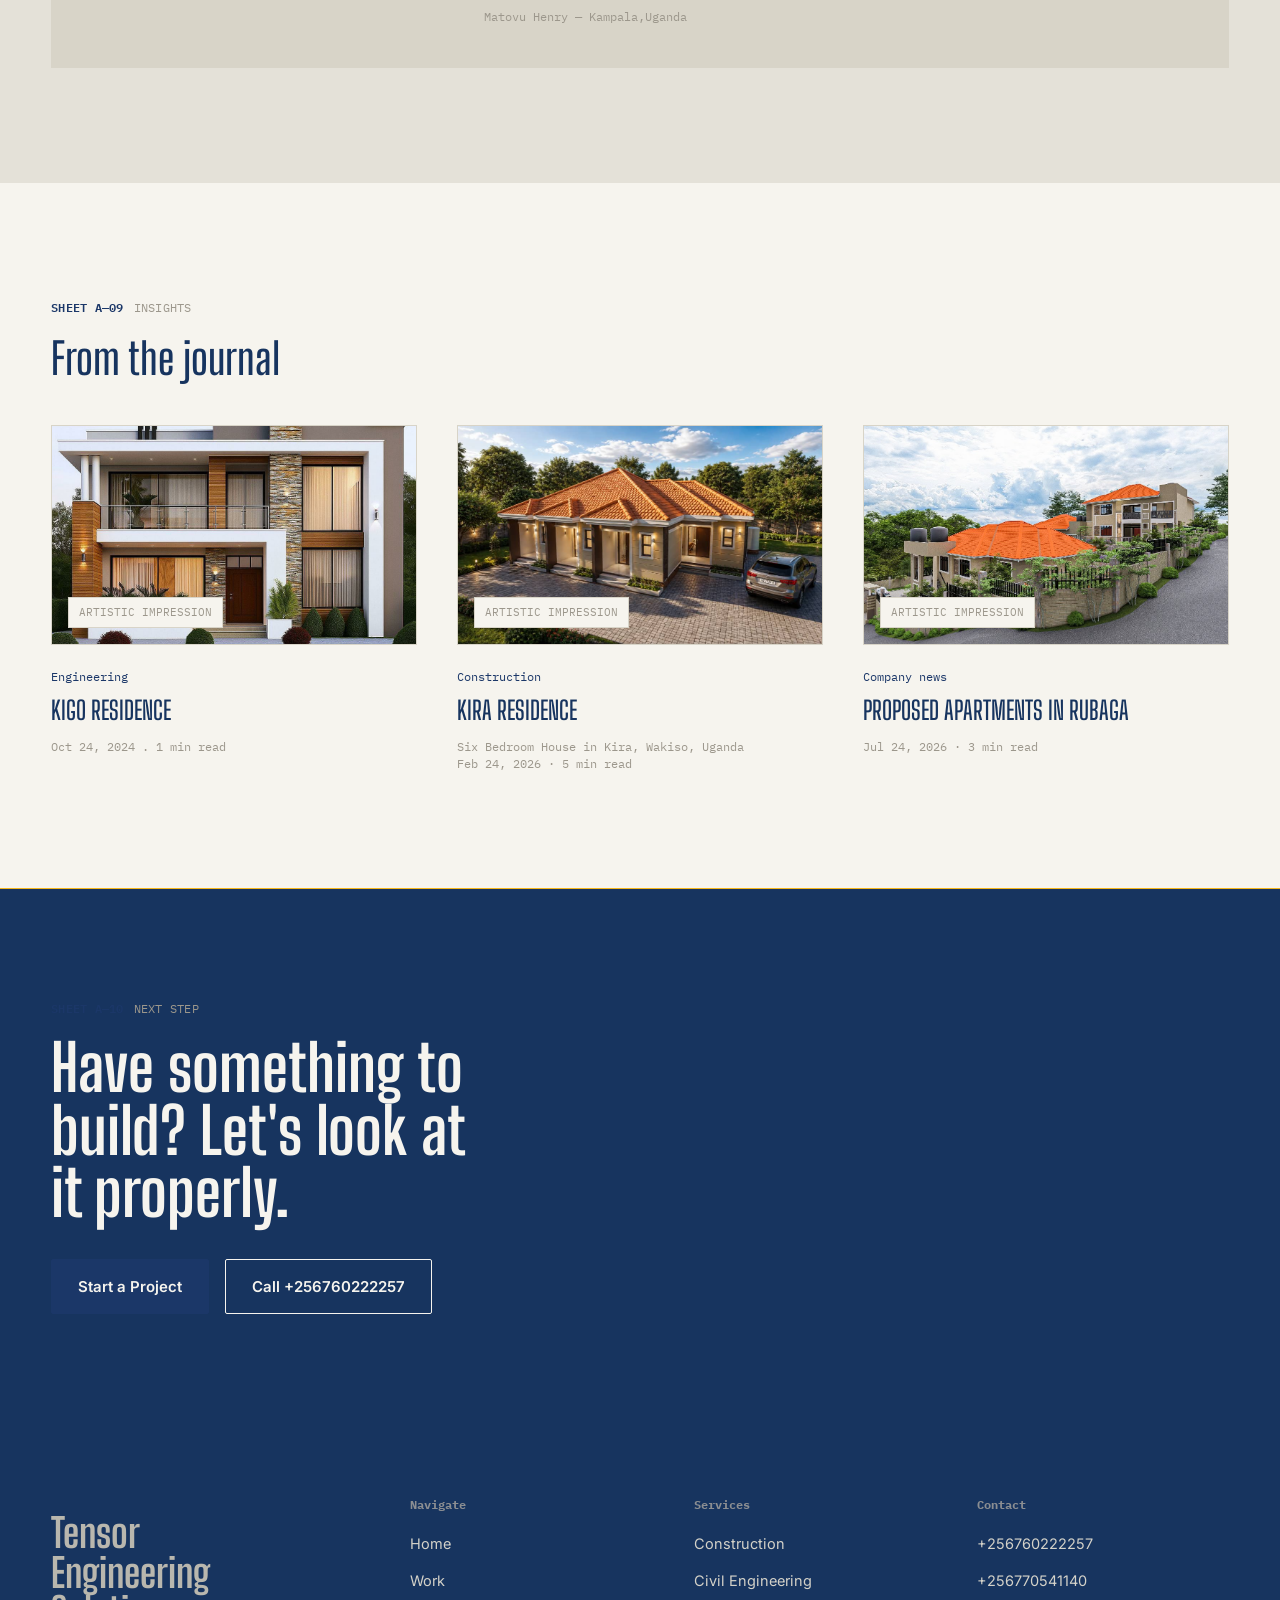
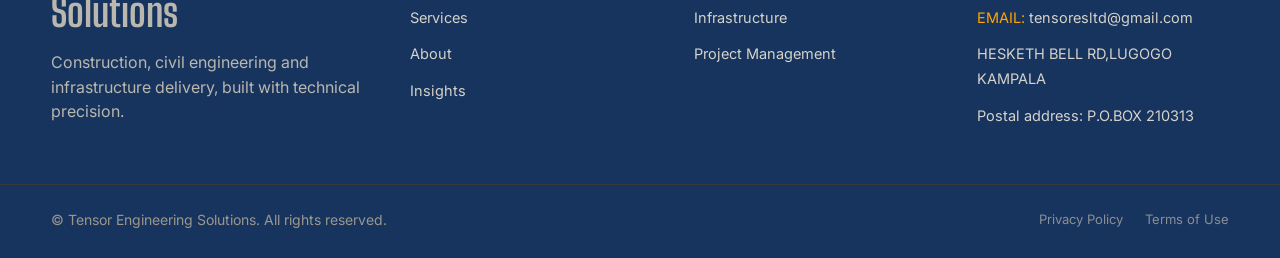
==== commit b4d9b0a2: "Update index.html" ====
--- a/index.html
+++ b/index.html
@@ -69,7 +69,7 @@
 <main id="main">
 
   <!-- ============ HERO ============ -->
-  <section class="hero" data-hero-reveal  style="background-image: url('image.png');">
+  <section class="hero" data-hero-reveal>
     <div class="blueprint-grid" aria-hidden="true">
       <svg preserveAspectRatio="none" viewBox="0 0 1440 900">
         <defs>
